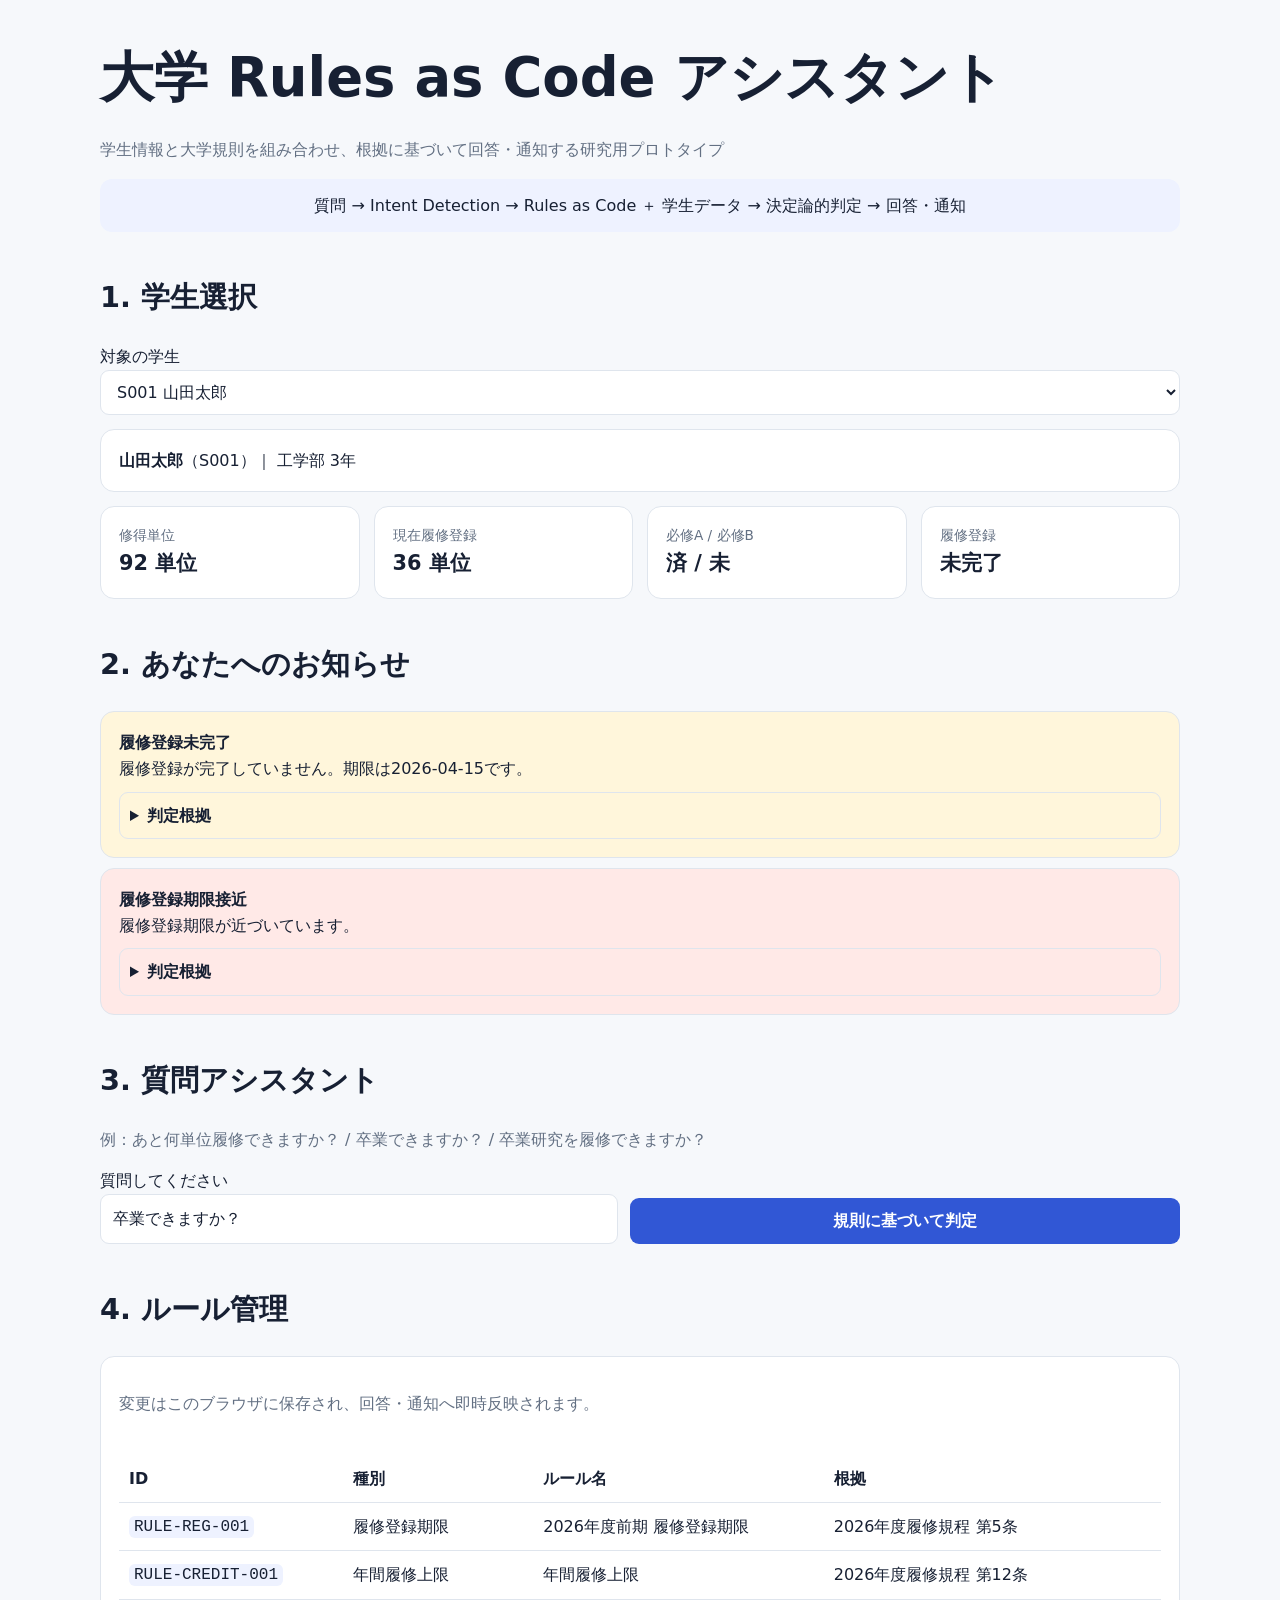
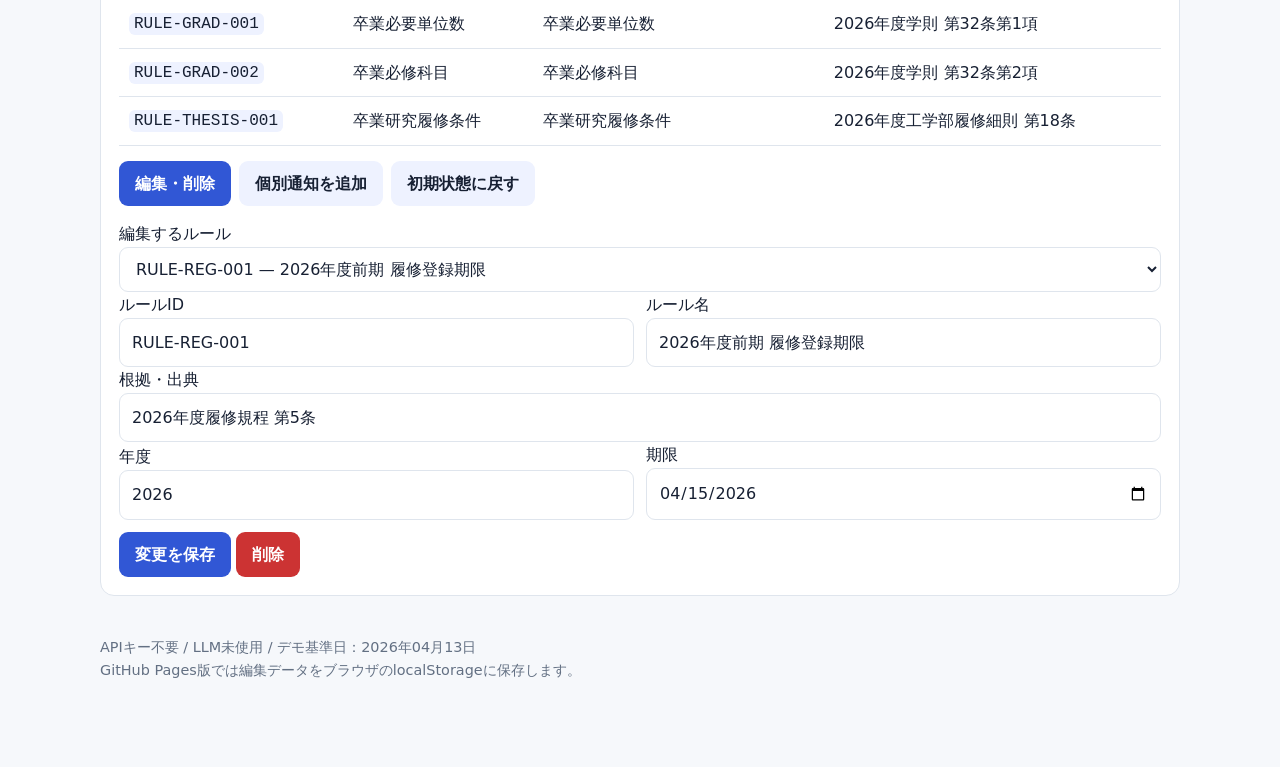
==== docs/index.html @ 6b5b1890 "Add GitHub Pages demo" ====
<!doctype html>
<html lang="ja">
<head>
  <meta charset="utf-8">
  <meta name="viewport" content="width=device-width,initial-scale=1">
  <title>大学 Rules as Code アシスタント</title>
  <style>
    :root{color-scheme:light dark;--bg:#f6f8fb;--panel:#fff;--text:#172033;--muted:#637083;--line:#dfe5ed;--brand:#3157d5;--soft:#eef2ff;--ok:#e8f7ee;--warn:#fff6db;--bad:#ffe9e7}
    @media(prefers-color-scheme:dark){:root{--bg:#0d1117;--panel:#161b22;--text:#f0f3f6;--muted:#9aa4b2;--line:#30363d;--brand:#8aa4ff;--soft:#1d284d;--ok:#173b29;--warn:#443b16;--bad:#492321}}
    *{box-sizing:border-box}body{margin:0;background:var(--bg);color:var(--text);font:16px/1.6 system-ui,-apple-system,"Noto Sans JP",sans-serif}.wrap{max-width:1120px;margin:auto;padding:34px 20px 80px}h1{font-size:clamp(2rem,5vw,3.4rem);margin:0 0 6px}h2{margin-top:42px;font-size:1.8rem}.lead,.muted{color:var(--muted)}.grid{display:grid;grid-template-columns:repeat(4,1fr);gap:14px}.card,.notice,.answer,.manager{background:var(--panel);border:1px solid var(--line);border-radius:14px;padding:18px}.metric span{display:block;color:var(--muted);font-size:.85rem}.metric strong{font-size:1.3rem}select,input,textarea,button{font:inherit}select,input,textarea{width:100%;padding:11px 12px;background:var(--panel);color:var(--text);border:1px solid var(--line);border-radius:9px}textarea{min-height:82px}button{border:0;border-radius:9px;padding:10px 16px;background:var(--brand);color:white;cursor:pointer;font-weight:700}button.secondary{background:var(--soft);color:var(--text)}button.danger{background:#c33}.row{display:flex;gap:12px;align-items:end}.row>*{flex:1}.notice{margin:10px 0}.notice.success{background:var(--ok)}.notice.warning{background:var(--warn)}.notice.error{background:var(--bad)}details{margin-top:10px;border:1px solid var(--line);border-radius:9px;padding:10px}summary{cursor:pointer;font-weight:700}code,pre{background:var(--soft);border-radius:6px}code{padding:2px 5px}pre{padding:12px;overflow:auto}.tabs{display:flex;gap:8px;margin:15px 0}.tab.active{background:var(--brand);color:white}.hidden{display:none}.rule-list{overflow:auto}.rule-table{width:100%;border-collapse:collapse}.rule-table th,.rule-table td{padding:10px;border-bottom:1px solid var(--line);text-align:left}.conditions{display:grid;grid-template-columns:2fr 1fr 2fr auto;gap:8px;margin:8px 0}.badge{display:inline-block;padding:2px 8px;border-radius:999px;background:var(--soft);font-size:.8rem}.flow{text-align:center;padding:14px;background:var(--soft);border-radius:12px}.status{min-height:24px;font-weight:700}.footer{margin-top:40px;color:var(--muted);font-size:.9rem}@media(max-width:760px){.grid{grid-template-columns:1fr 1fr}.row{display:block}.row>*{margin-bottom:10px}.conditions{grid-template-columns:1fr 1fr}.conditions button{grid-column:2}}
  </style>
</head>
<body><main class="wrap">
  <h1>大学 Rules as Code アシスタント</h1>
  <p class="lead">学生情報と大学規則を組み合わせ、根拠に基づいて回答・通知する研究用プロトタイプ</p>
  <div class="flow">質問 → Intent Detection → Rules as Code ＋ 学生データ → 決定論的判定 → 回答・通知</div>

  <h2>1. 学生選択</h2>
  <label>対象の学生<select id="student"></select></label>
  <div id="student-card" class="card" style="margin-top:14px"></div>
  <div id="metrics" class="grid" style="margin-top:14px"></div>

  <h2>2. あなたへのお知らせ</h2><div id="notices"></div>

  <h2>3. 質問アシスタント</h2>
  <p class="muted">例：あと何単位履修できますか？ / 卒業できますか？ / 卒業研究を履修できますか？</p>
  <form id="question-form" class="row"><label>質問してください<input id="question" value="卒業できますか？"></label><button>規則に基づいて判定</button></form>
  <div id="answer" style="margin-top:15px"></div>

  <h2>4. ルール管理</h2>
  <section class="manager"><p class="muted">変更はこのブラウザに保存され、回答・通知へ即時反映されます。</p><div id="rule-status" class="status"></div>
    <div id="rule-list" class="rule-list"></div>
    <div class="tabs"><button class="tab active" data-tab="edit" type="button">編集・削除</button><button class="tab secondary" data-tab="add" type="button">個別通知を追加</button><button id="reset" class="secondary" type="button">初期状態に戻す</button></div>
    <div id="edit-panel"></div><div id="add-panel" class="hidden"></div>
  </section>
  <p class="footer">APIキー不要 / LLM未使用 / デモ基準日：2026年04月13日<br>GitHub Pages版では編集データをブラウザのlocalStorageに保存します。</p>
</main>
<script>
const students=[
 {student_id:'S001',name:'山田太郎',faculty:'工学部',grade:3,earned_credits:92,current_registered_credits:36,required_a:true,required_b:false,registration_completed:false},
 {student_id:'S002',name:'鈴木花子',faculty:'工学部',grade:4,earned_credits:118,current_registered_credits:20,required_a:true,required_b:true,registration_completed:true},
 {student_id:'S003',name:'佐藤次郎',faculty:'工学部',grade:4,earned_credits:126,current_registered_credits:12,required_a:true,required_b:true,registration_completed:false}
];
const defaults=[
 {rule_id:'RULE-REG-001',rule_type:'registration_deadline',title:'2026年度前期 履修登録期限',source:'2026年度履修規程 第5条',academic_year:2026,semester:'first',deadline:'2026-04-15'},
 {rule_id:'RULE-CREDIT-001',rule_type:'annual_credit_limit',title:'年間履修上限',source:'2026年度履修規程 第12条',max_credits:48},
 {rule_id:'RULE-GRAD-001',rule_type:'graduation_credit_requirement',title:'卒業必要単位数',source:'2026年度学則 第32条第1項',required_credits:124},
 {rule_id:'RULE-GRAD-002',rule_type:'graduation_required_courses',title:'卒業必修科目',source:'2026年度学則 第32条第2項',required_courses:['required_a','required_b']},
 {rule_id:'RULE-THESIS-001',rule_type:'thesis_eligibility',title:'卒業研究履修条件',source:'2026年度工学部履修細則 第18条',minimum_grade:4,minimum_earned_credits:100,required_courses:['required_a','required_b']}
];
const labels={registration_deadline:'履修登録期限',annual_credit_limit:'年間履修上限',graduation_credit_requirement:'卒業必要単位数',graduation_required_courses:'卒業必修科目',thesis_eligibility:'卒業研究履修条件',personalized_notification:'個別通知'};
let rules=JSON.parse(localStorage.getItem('university_rules')||'null')||structuredClone(defaults);let student=students[0];
const $=s=>document.querySelector(s), esc=s=>String(s).replace(/[&<>"']/g,c=>({'&':'&amp;','<':'&lt;','>':'&gt;','"':'&quot;',"'":'&#39;'}[c]));
const rule=t=>rules.find(r=>r.rule_type===t), ref=r=>({rule_id:r.rule_id,title:r.title,source:r.source});
function save(){localStorage.setItem('university_rules',JSON.stringify(rules));renderAll()}
function result(status,message,rs=[],facts={},unmet=[]){return{status,message,rule_references:rs.map(ref),facts,unmet_conditions:unmet}}
function graduation(s){const c=rule('graduation_credit_requirement'),q=rule('graduation_required_courses');if(!c||!q)return result('unknown','このプロトタイプに登録されているルールでは判定できません。');let u=[];if(s.earned_credits<c.required_credits)u.push(`卒業必要単位まで${c.required_credits-s.earned_credits}単位不足`);for(const k of q.required_courses)if(!s[k])u.push(`${k==='required_a'?'必修A':'必修B'}を未修得`);return result(u.length?'not_eligible':'eligible',u.length?'現時点の登録情報では卒業要件を満たしていません。':'現時点の登録情報では卒業要件を満たしています。',[c,q],{required_credits:c.required_credits,earned_credits:s.earned_credits,required_a:s.required_a,required_b:s.required_b},u)}
function decide(q,s){const t=q.replace(/[\s　、。？！?!]/g,'');let r;if(/卒業研究|卒研/.test(t)){const x=rule('thesis_eligibility');if(!x)return unknown();let u=[];if(s.grade<x.minimum_grade)u.push(`${x.minimum_grade}年生以上ではない`);if(s.earned_credits<x.minimum_earned_credits)u.push(`修得単位が${x.minimum_earned_credits}単位未満`);for(const k of x.required_courses)if(!s[k])u.push(`${k==='required_a'?'必修A':'必修B'}を未修得`);r=result(u.length?'not_eligible':'eligible',u.length?`卒業研究を履修できません。不足条件：${u.join('、')}。`:'卒業研究を履修できます。',[x],{grade:s.grade,earned_credits:s.earned_credits,required_a:s.required_a,required_b:s.required_b},u)}
 else if(/(履修登録|登録).*(いつまで|期限|締切)/.test(t)){const x=rule('registration_deadline');r=x?result('info',`履修登録期限は${x.deadline.replace(/(\d{4})-(\d{2})-(\d{2})/,'$1年$2月$3日')}です。`,[x],{deadline:x.deadline}):unknown()}
 else if(/必修.*(足り|修得|取得|大丈夫|満た)/.test(t)){const x=rule('graduation_required_courses');if(!x)return unknown();const u=x.required_courses.filter(k=>!s[k]).map(k=>`${k==='required_a'?'必修A':'必修B'}を修得していない`);r=result(u.length?'not_eligible':'eligible',u.length?`卒業に必要な必修科目が不足しています：${u.join('、')}。`:'卒業に必要な必修科目をすべて修得しています。',[x],{required_a:s.required_a,required_b:s.required_b},u)}
 else if(/卒業.*単位.*(必要|何単位|いくつ)/.test(t)){const x=rule('graduation_credit_requirement');r=x?result('info',`卒業に必要な単位数は${x.required_credits}単位です。別途、必修科目要件もあります。`,[x],{required_credits:x.required_credits}):unknown()}
 else if(/卒業.*(でき|可能|満た|大丈夫|条件)/.test(t))r=graduation(s);
 else if(/単位.*(年間|上限).*(何|まで|上限)|年間.*単位/.test(t)){const x=rule('annual_credit_limit');r=x?result('info',`年間履修上限は${x.max_credits}単位です。`,[x],{annual_credit_limit:x.max_credits}):unknown()}
 else if(/(単位|履修).*(あと|残り|とれる|取れる|履修でき|まで)|あと.*単位/.test(t)){const x=rule('annual_credit_limit');if(!x)return unknown();const n=Math.max(0,x.max_credits-s.current_registered_credits);r=result('info',`現在、あと${n}単位履修できます。`,[x],{annual_credit_limit:x.max_credits,current_registered_credits:s.current_registered_credits,remaining_credits:n})}
 else r=unknown();return r}
function unknown(){return result('unknown','このプロトタイプに登録されているルールでは判定できません。')}
function basis(r){return `<details><summary>判定根拠</summary>${r.rule_references.length?r.rule_references.map(x=>`<p><b>${esc(x.rule_id)}</b> — ${esc(x.title)}<br><span class="muted">出典：${esc(x.source)}</span></p>`).join(''):'<p>適用できる登録済みルールはありません。</p>'}<b>判定に使用した事実</b><pre>${esc(JSON.stringify(r.facts,null,2))}</pre>${r.unmet_conditions.length?`<b>満たしていない条件</b><ul>${r.unmet_conditions.map(x=>`<li>${esc(x)}</li>`).join('')}</ul>`:''}</details>`}
function compare(a,o,b){return{'==':a==b,'!=':a!=b,'>=':a>=b,'<=':a<=b,'>':a>b,'<':a<b}[o]}
function renderNotices(){let ns=[];const d=rule('registration_deadline');if(!student.registration_completed&&d){ns.push(['warning','履修登録未完了',`履修登録が完了していません。期限は${d.deadline}です。`,result('info','',[d],{registration_completed:false,deadline:d.deadline})]);if((new Date(d.deadline)-new Date('2026-04-13'))/86400000<=3)ns.push(['error','履修登録期限接近','履修登録期限が近づいています。',result('info','',[d],{deadline:d.deadline})])}if(student.grade>=4){const g=graduation(student);ns.push([g.status==='eligible'?'success':'warning',g.status==='eligible'?'卒業要件充足':'卒業要件不足',g.message+(g.unmet_conditions.length?' 不足：'+g.unmet_conditions.join('、')+'。':''),g])}for(const x of rules.filter(x=>x.rule_type==='personalized_notification'&&x.enabled!==false))if((x.conditions||[]).every(c=>compare(student[c.field],c.operator,c.value)))ns.push([x.level||'info',x.title,x.message,result('info',x.message,[x],Object.fromEntries(x.conditions.map(c=>[c.field,{actual:student[c.field],operator:c.operator,expected:c.value}])))]);$('#notices').innerHTML=ns.length?ns.map(n=>`<div class="notice ${n[0]}"><b>${esc(n[1])}</b><br>${esc(n[2])}${basis(n[3])}</div>`).join(''):'<div class="notice">現在、あなたへの個別のお知らせはありません。</div>'}
function renderStudent(){student=students.find(s=>s.student_id===$('#student').value)||students[0];$('#student-card').innerHTML=`<b>${student.name}</b>（${student.student_id}）｜ ${student.faculty} ${student.grade}年`;$('#metrics').innerHTML=[['修得単位',student.earned_credits+' 単位'],['現在履修登録',student.current_registered_credits+' 単位'],['必修A / 必修B',`${student.required_a?'済':'未'} / ${student.required_b?'済':'未'}`],['履修登録',student.registration_completed?'完了':'未完了']].map(x=>`<div class="card metric"><span>${x[0]}</span><strong>${x[1]}</strong></div>`).join('');renderNotices();$('#answer').innerHTML=''}
function renderRules(){const rows=rules.map(r=>`<tr><td><code>${esc(r.rule_id)}</code></td><td>${esc(labels[r.rule_type]||r.rule_type)}</td><td>${esc(r.title)}</td><td>${esc(r.source)}</td></tr>`).join('');$('#rule-list').innerHTML=`<table class="rule-table"><thead><tr><th>ID</th><th>種別</th><th>ルール名</th><th>根拠</th></tr></thead><tbody>${rows}</tbody></table>`;$('#edit-panel').innerHTML=`<label>編集するルール<select id="edit-select">${rules.map((r,i)=>`<option value="${i}">${esc(r.rule_id)} — ${esc(r.title)}</option>`).join('')}</select></label><div id="edit-form"></div>`;$('#edit-select').onchange=renderEdit;renderEdit();renderAdd()}
function commonFields(r){return `<div class="row"><label>ルールID<input name="rule_id" value="${esc(r.rule_id||'')}"></label><label>ルール名<input name="title" value="${esc(r.title||'')}"></label></div><label>根拠・出典<input name="source" value="${esc(r.source||'')}"></label>`}
function specific(r){if(r.rule_type==='registration_deadline')return `<div class="row"><label>年度<input name="academic_year" type="number" value="${r.academic_year}"></label><label>期限<input name="deadline" type="date" value="${r.deadline}"></label></div>`;if(r.rule_type==='annual_credit_limit')return `<label>年間履修上限<input name="max_credits" type="number" min="1" value="${r.max_credits}"></label>`;if(r.rule_type==='graduation_credit_requirement')return `<label>卒業必要単位数<input name="required_credits" type="number" min="1" value="${r.required_credits}"></label>`;if(r.rule_type==='graduation_required_courses')return checks(r);if(r.rule_type==='thesis_eligibility')return `<div class="row"><label>最低学年<input name="minimum_grade" type="number" min="1" value="${r.minimum_grade}"></label><label>最低修得単位数<input name="minimum_earned_credits" type="number" min="0" value="${r.minimum_earned_credits}"></label></div>${checks(r)}`;return `<label><input name="enabled" type="checkbox" ${r.enabled!==false?'checked':''}> 有効</label><label>通知本文<textarea name="message">${esc(r.message||'')}</textarea></label><label>通知レベル<select name="level">${['info','success','warning','error'].map(x=>`<option ${r.level===x?'selected':''}>${x}</option>`).join('')}</select></label>${conditionsHtml(r.conditions||[])}`}
function checks(r){return `<fieldset><legend>必修科目</legend><label><input type="checkbox" name="required_a" ${(r.required_courses||[]).includes('required_a')?'checked':''}>必修A</label>　<label><input type="checkbox" name="required_b" ${(r.required_courses||[]).includes('required_b')?'checked':''}>必修B</label></fieldset>`}
function conditionsHtml(cs){return `<div class="condition-list">${cs.map((c,i)=>conditionRow(c,i)).join('')}</div><button type="button" class="secondary add-condition">条件を追加</button>`}
function conditionRow(c={field:'grade',operator:'>=',value:4},i=0){return `<div class="conditions"><select data-k="field">${['grade','earned_credits','current_registered_credits','required_a','required_b','registration_completed'].map(x=>`<option ${c.field===x?'selected':''}>${x}</option>`).join('')}</select><select data-k="operator">${['==','!=','>=','<=','>','<'].map(x=>`<option ${c.operator===x?'selected':''}>${x}</option>`).join('')}</select><input data-k="value" value="${esc(c.value)}"><button type="button" class="danger remove-condition">削除</button></div>`}
function renderEdit(){const i=+$('#edit-select').value,r=rules[i];$('#edit-form').innerHTML=`<form id="edit-rule">${commonFields(r)}${specific(r)}<div style="margin-top:12px"><button>変更を保存</button> <button type="button" id="delete-rule" class="danger">削除</button></div></form>`;wireForm($('#edit-rule'),r,updated=>{rules[i]=updated;save();message(`${updated.rule_id}を更新しました。`)});$('#delete-rule').onclick=()=>{if(confirm(`${r.rule_id}を削除しますか？`)){rules.splice(i,1);save();message(`${r.rule_id}を削除しました。`)}}}
function renderAdd(){const r={rule_id:`RULE-NOTICE-${String(rules.filter(x=>x.rule_type==='personalized_notification').length+1).padStart(3,'0')}`,rule_type:'personalized_notification',title:'',source:'管理画面で追加',enabled:true,message:'',level:'info',conditions:[{field:'grade',operator:'>=',value:4}]};$('#add-panel').innerHTML=`<form id="add-rule">${commonFields(r)}${specific(r)}<div style="margin-top:12px"><button>個別通知を追加</button></div></form>`;wireForm($('#add-rule'),r,added=>{if(rules.some(x=>x.rule_id===added.rule_id))throw Error('同じルールIDが存在します。');rules.push(added);save();message(`${added.rule_id}を追加しました。`)})}
function wireForm(form,base,done){const add=form.querySelector('.add-condition');if(add)add.onclick=()=>{form.querySelector('.condition-list').insertAdjacentHTML('beforeend',conditionRow())};form.onclick=e=>{if(e.target.classList.contains('remove-condition'))e.target.closest('.conditions').remove()};form.onsubmit=e=>{e.preventDefault();try{const fd=new FormData(form),r={...base,rule_id:fd.get('rule_id').trim().toUpperCase(),title:fd.get('title').trim(),source:fd.get('source').trim()};if(!/^[A-Z0-9][A-Z0-9_-]*$/.test(r.rule_id)||!r.title||!r.source)throw Error('ID・ルール名・根拠を正しく入力してください。');for(const k of ['academic_year','max_credits','required_credits','minimum_grade','minimum_earned_credits'])if(fd.has(k))r[k]=+fd.get(k);if(fd.has('deadline'))r.deadline=fd.get('deadline');if(['graduation_required_courses','thesis_eligibility'].includes(r.rule_type)){r.required_courses=['required_a','required_b'].filter(k=>fd.has(k));if(!r.required_courses.length)throw Error('必修科目を1件以上選択してください。')}if(r.rule_type==='personalized_notification'){r.enabled=fd.has('enabled');r.message=fd.get('message').trim();r.level=fd.get('level');r.conditions=[...form.querySelectorAll('.conditions')].map(row=>{let o={};row.querySelectorAll('[data-k]').forEach(x=>o[x.dataset.k]=x.value);if(['required_a','required_b','registration_completed'].includes(o.field))o.value=/^(true|はい|1)$/i.test(o.value);else o.value=+o.value;return o});if(!r.message||!r.conditions.length)throw Error('通知本文と条件が必要です。')}done(r)}catch(x){message(x.message,true)}}}
function message(t,bad=false){$('#rule-status').textContent=t;$('#rule-status').style.color=bad?'#d33':'var(--brand)'}
function renderAll(){renderStudent();renderRules()}
$('#student').innerHTML=students.map(s=>`<option value="${s.student_id}">${s.student_id} ${s.name}</option>`).join('');$('#student').onchange=renderStudent;$('#question-form').onsubmit=e=>{e.preventDefault();const r=decide($('#question').value,student);$('#answer').innerHTML=`<div class="answer ${r.status==='eligible'?'notice success':r.status==='not_eligible'?'notice error':r.status==='unknown'?'notice warning':''}"><b>回答</b><p>${esc(r.message)}</p>${basis(r)}</div>`};document.querySelectorAll('.tab').forEach(b=>b.onclick=()=>{document.querySelectorAll('.tab').forEach(x=>x.classList.toggle('active',x===b));$('#edit-panel').classList.toggle('hidden',b.dataset.tab!=='edit');$('#add-panel').classList.toggle('hidden',b.dataset.tab!=='add')});$('#reset').onclick=()=>{if(confirm('ルールを初期状態に戻しますか？')){rules=structuredClone(defaults);localStorage.removeItem('university_rules');renderAll();message('初期状態に戻しました。')}};renderAll();
</script></body></html>
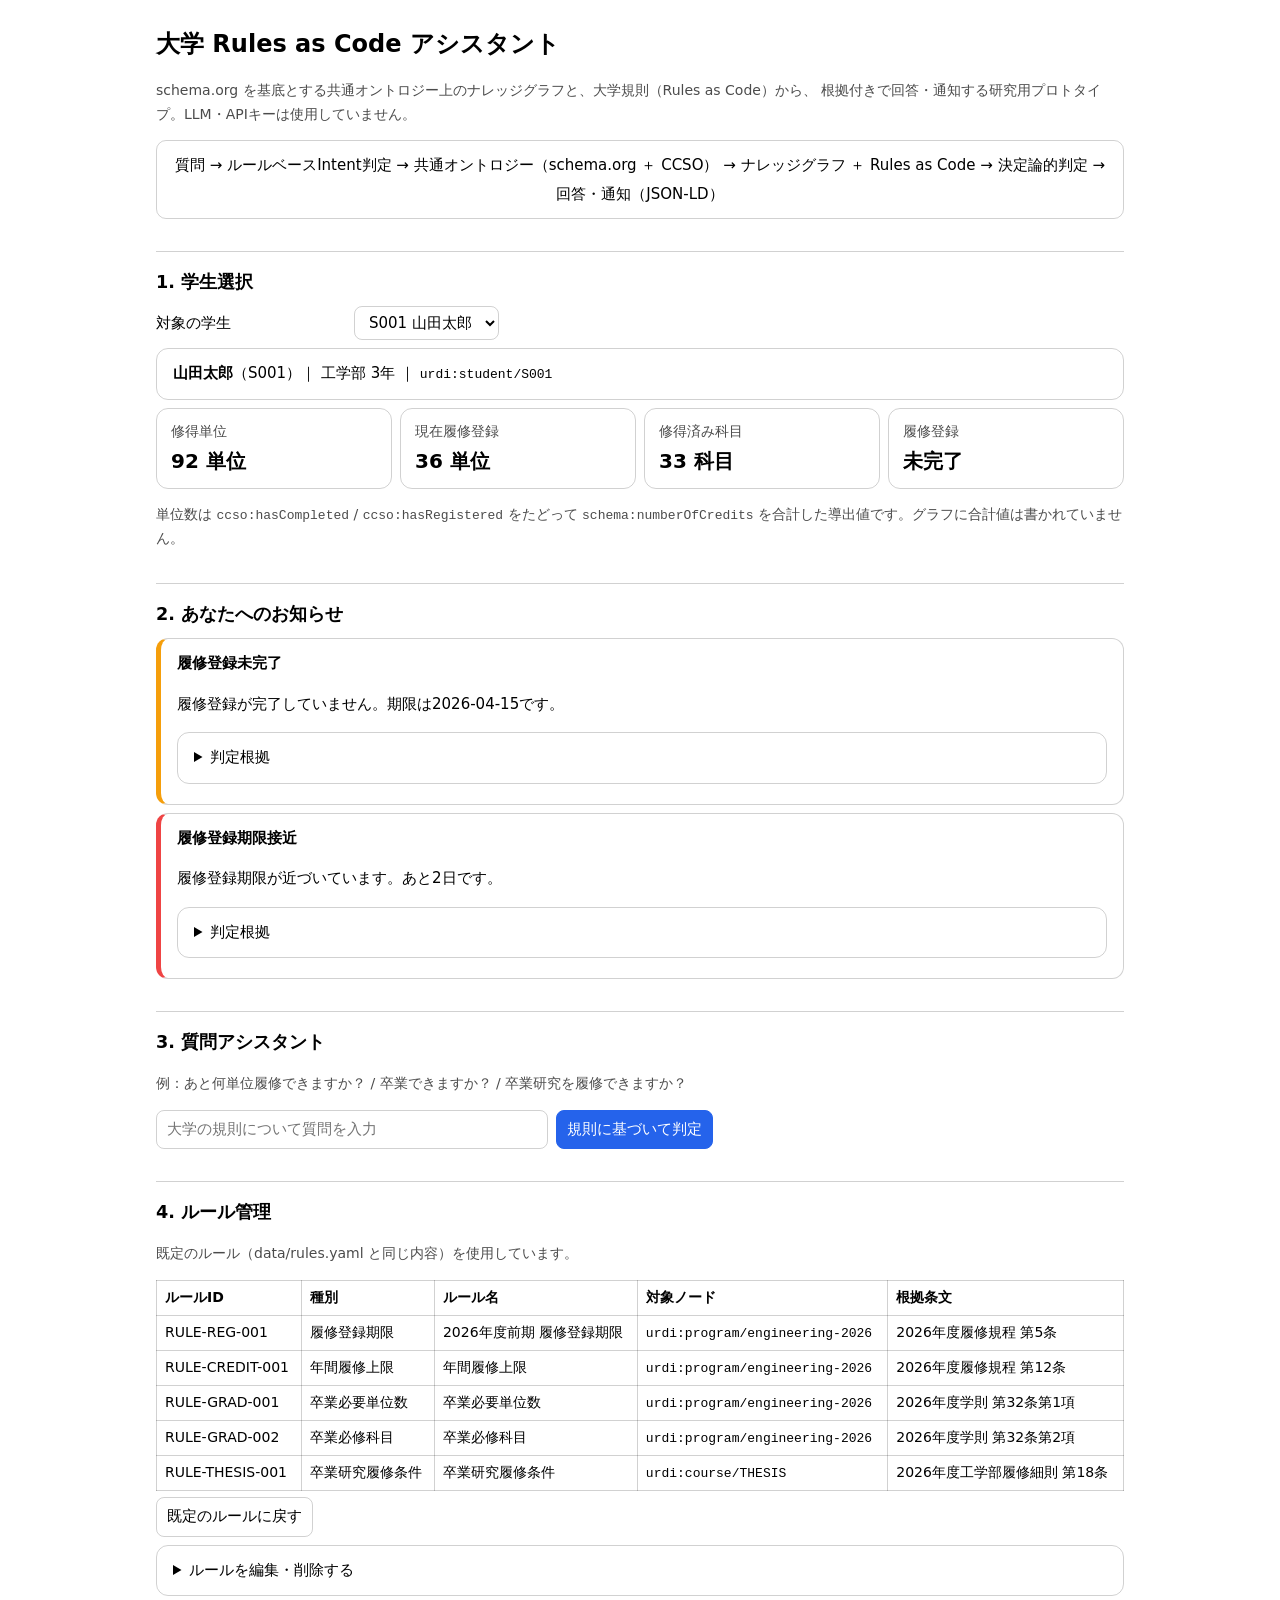
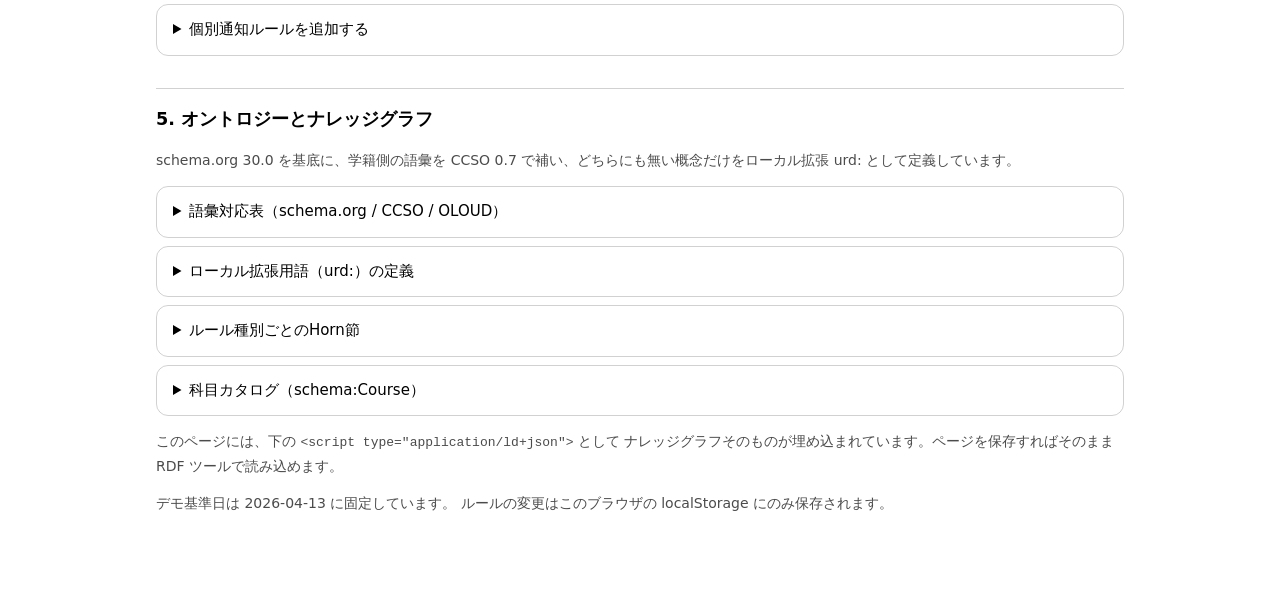
==== commit 093340e8: "schema.orgベースのオントロジーとナレッジグラフへ移行 学生データと規則を、schema.org を基底とする共通オントロジー上の ナレッジグラフとして表現し直した。  語彙の選択: - sc" ====
--- a/docs/index.html
+++ b/docs/index.html
@@ -1,83 +1,3121 @@
-<!doctype html>
+<!DOCTYPE html>
 <html lang="ja">
 <head>
-  <meta charset="utf-8">
-  <meta name="viewport" content="width=device-width,initial-scale=1">
-  <title>大学 Rules as Code アシスタント</title>
-  <style>
-    :root{color-scheme:light dark;--bg:#f6f8fb;--panel:#fff;--text:#172033;--muted:#637083;--line:#dfe5ed;--brand:#3157d5;--soft:#eef2ff;--ok:#e8f7ee;--warn:#fff6db;--bad:#ffe9e7}
-    @media(prefers-color-scheme:dark){:root{--bg:#0d1117;--panel:#161b22;--text:#f0f3f6;--muted:#9aa4b2;--line:#30363d;--brand:#8aa4ff;--soft:#1d284d;--ok:#173b29;--warn:#443b16;--bad:#492321}}
-    *{box-sizing:border-box}body{margin:0;background:var(--bg);color:var(--text);font:16px/1.6 system-ui,-apple-system,"Noto Sans JP",sans-serif}.wrap{max-width:1120px;margin:auto;padding:34px 20px 80px}h1{font-size:clamp(2rem,5vw,3.4rem);margin:0 0 6px}h2{margin-top:42px;font-size:1.8rem}.lead,.muted{color:var(--muted)}.grid{display:grid;grid-template-columns:repeat(4,1fr);gap:14px}.card,.notice,.answer,.manager{background:var(--panel);border:1px solid var(--line);border-radius:14px;padding:18px}.metric span{display:block;color:var(--muted);font-size:.85rem}.metric strong{font-size:1.3rem}select,input,textarea,button{font:inherit}select,input,textarea{width:100%;padding:11px 12px;background:var(--panel);color:var(--text);border:1px solid var(--line);border-radius:9px}textarea{min-height:82px}button{border:0;border-radius:9px;padding:10px 16px;background:var(--brand);color:white;cursor:pointer;font-weight:700}button.secondary{background:var(--soft);color:var(--text)}button.danger{background:#c33}.row{display:flex;gap:12px;align-items:end}.row>*{flex:1}.notice{margin:10px 0}.notice.success{background:var(--ok)}.notice.warning{background:var(--warn)}.notice.error{background:var(--bad)}details{margin-top:10px;border:1px solid var(--line);border-radius:9px;padding:10px}summary{cursor:pointer;font-weight:700}code,pre{background:var(--soft);border-radius:6px}code{padding:2px 5px}pre{padding:12px;overflow:auto}.tabs{display:flex;gap:8px;margin:15px 0}.tab.active{background:var(--brand);color:white}.hidden{display:none}.rule-list{overflow:auto}.rule-table{width:100%;border-collapse:collapse}.rule-table th,.rule-table td{padding:10px;border-bottom:1px solid var(--line);text-align:left}.conditions{display:grid;grid-template-columns:2fr 1fr 2fr auto;gap:8px;margin:8px 0}.badge{display:inline-block;padding:2px 8px;border-radius:999px;background:var(--soft);font-size:.8rem}.flow{text-align:center;padding:14px;background:var(--soft);border-radius:12px}.status{min-height:24px;font-weight:700}.footer{margin-top:40px;color:var(--muted);font-size:.9rem}@media(max-width:760px){.grid{grid-template-columns:1fr 1fr}.row{display:block}.row>*{margin-bottom:10px}.conditions{grid-template-columns:1fr 1fr}.conditions button{grid-column:2}}
-  </style>
+<meta charset="utf-8">
+<meta name="viewport" content="width=device-width, initial-scale=1">
+<title>大学 Rules as Code アシスタント（schema.orgオントロジー版）</title>
+<style>
+  :root { color-scheme: light dark; --line: color-mix(in srgb, currentColor 18%, transparent); }
+  * { box-sizing: border-box; }
+  body { margin: 0; font: 15px/1.7 system-ui, -apple-system, "Hiragino Sans", "Noto Sans JP", sans-serif; }
+  main { max-width: 1000px; margin: 0 auto; padding: 24px 16px 64px; }
+  h1 { font-size: 1.5rem; margin: 0 0 4px; }
+  h2 { font-size: 1.1rem; margin: 32px 0 8px; padding-top: 16px; border-top: 1px solid var(--line); }
+  h3 { font-size: 1rem; margin: 16px 0 6px; }
+  .muted { opacity: .7; font-size: .875rem; }
+  .card, .notice, details { border: 1px solid var(--line); border-radius: 12px; padding: 12px 16px; margin: 8px 0; }
+  .metrics { display: flex; flex-wrap: wrap; gap: 8px; margin: 8px 0; }
+  .metric { flex: 1 1 160px; border: 1px solid var(--line); border-radius: 12px; padding: 10px 14px; }
+  .metric b { display: block; font-size: 1.25rem; }
+  .notice.info { border-left: 5px solid #3b82f6; }
+  .notice.success { border-left: 5px solid #22c55e; }
+  .notice.warning { border-left: 5px solid #f59e0b; }
+  .notice.error { border-left: 5px solid #ef4444; }
+  table { border-collapse: collapse; width: 100%; font-size: .875rem; }
+  th, td { border: 1px solid var(--line); padding: 5px 8px; text-align: left; vertical-align: top; }
+  th { font-weight: 600; }
+  code, pre { font-family: ui-monospace, SFMono-Regular, Menlo, monospace; font-size: .8125rem; }
+  pre { overflow-x: auto; background: color-mix(in srgb, currentColor 6%, transparent); padding: 10px 12px; border-radius: 8px; }
+  input, select, textarea, button { font: inherit; padding: 6px 10px; border-radius: 8px;
+    border: 1px solid var(--line); background: transparent; color: inherit; max-width: 100%; }
+  button { cursor: pointer; }
+  button.primary { background: #2563eb; color: #fff; border-color: #2563eb; }
+  .row { display: flex; flex-wrap: wrap; gap: 8px; align-items: center; margin: 6px 0; }
+  .row label { min-width: 190px; }
+  .flow { text-align: center; line-height: 1.9; border: 1px solid var(--line); border-radius: 10px; padding: 10px; }
+  .ok { color: #16a34a; } .ng { color: #dc2626; }
+  .scroll { max-height: 320px; overflow: auto; }
+</style>
 </head>
-<body><main class="wrap">
+<body>
+<main>
   <h1>大学 Rules as Code アシスタント</h1>
-  <p class="lead">学生情報と大学規則を組み合わせ、根拠に基づいて回答・通知する研究用プロトタイプ</p>
-  <div class="flow">質問 → Intent Detection → Rules as Code ＋ 学生データ → 決定論的判定 → 回答・通知</div>
+  <p class="muted">schema.org を基底とする共通オントロジー上のナレッジグラフと、大学規則（Rules as Code）から、
+  根拠付きで回答・通知する研究用プロトタイプ。LLM・APIキーは使用していません。</p>
+  <div class="flow">質問 → ルールベースIntent判定 → 共通オントロジー（schema.org ＋ CCSO） →
+  ナレッジグラフ ＋ Rules as Code → 決定論的判定 → 回答・通知（JSON-LD）</div>
 
   <h2>1. 学生選択</h2>
-  <label>対象の学生<select id="student"></select></label>
-  <div id="student-card" class="card" style="margin-top:14px"></div>
-  <div id="metrics" class="grid" style="margin-top:14px"></div>
-
-  <h2>2. あなたへのお知らせ</h2><div id="notices"></div>
+  <div class="row"><label for="student">対象の学生</label><select id="student"></select></div>
+  <div class="card" id="student-card"></div>
+  <div class="metrics" id="metrics"></div>
+  <p class="muted">単位数は <code>ccso:hasCompleted</code> / <code>ccso:hasRegistered</code> をたどって
+  <code>schema:numberOfCredits</code> を合計した導出値です。グラフに合計値は書かれていません。</p>
+
+  <h2>2. あなたへのお知らせ</h2>
+  <div id="notices"></div>
 
   <h2>3. 質問アシスタント</h2>
   <p class="muted">例：あと何単位履修できますか？ / 卒業できますか？ / 卒業研究を履修できますか？</p>
-  <form id="question-form" class="row"><label>質問してください<input id="question" value="卒業できますか？"></label><button>規則に基づいて判定</button></form>
-  <div id="answer" style="margin-top:15px"></div>
+  <form id="question-form" class="row">
+    <input id="question" size="42" placeholder="大学の規則について質問を入力">
+    <button class="primary" type="submit">規則に基づいて判定</button>
+  </form>
+  <div id="answer"></div>
 
   <h2>4. ルール管理</h2>
-  <section class="manager"><p class="muted">変更はこのブラウザに保存され、回答・通知へ即時反映されます。</p><div id="rule-status" class="status"></div>
-    <div id="rule-list" class="rule-list"></div>
-    <div class="tabs"><button class="tab active" data-tab="edit" type="button">編集・削除</button><button class="tab secondary" data-tab="add" type="button">個別通知を追加</button><button id="reset" class="secondary" type="button">初期状態に戻す</button></div>
-    <div id="edit-panel"></div><div id="add-panel" class="hidden"></div>
-  </section>
-  <p class="footer">APIキー不要 / LLM未使用 / デモ基準日：2026年04月13日<br>GitHub Pages版では編集データをブラウザのlocalStorageに保存します。</p>
+  <p class="muted" id="rule-status"></p>
+  <div id="rule-list"></div>
+  <div class="row">
+    <button id="reset">既定のルールに戻す</button>
+  </div>
+  <details id="edit-panel"><summary>ルールを編集・削除する</summary><div id="edit-body"></div></details>
+  <details id="add-panel"><summary>個別通知ルールを追加する</summary><div id="add-body"></div></details>
+
+  <h2>5. オントロジーとナレッジグラフ</h2>
+  <p class="muted" id="ontology-versions"></p>
+  <details><summary>語彙対応表（schema.org / CCSO / OLOUD）</summary>
+    <div id="crosswalk" class="scroll"></div>
+    <p class="muted">CCSO は <code>schema:Organization</code> / <code>schema:EducationalOrganization</code> を
+    直接再利用しており schema.org と併用できます。OLOUD は AIISO / FOAF / Dublin Core の上に構築されており
+    schema.org は使っていません。どちらも schema.org の一部ではありません。</p>
+  </details>
+  <details><summary>ローカル拡張用語（urd:）の定義</summary><div id="local-terms" class="scroll"></div></details>
+  <details><summary>ルール種別ごとのHorn節</summary><div id="horn-clauses"></div></details>
+  <details><summary>科目カタログ（schema:Course）</summary><div id="catalog" class="scroll"></div></details>
+  <p class="muted">このページには、下の <code>&lt;script type="application/ld+json"&gt;</code> として
+  ナレッジグラフそのものが埋め込まれています。ページを保存すればそのまま RDF ツールで読み込めます。</p>
+
+  <p class="muted">デモ基準日は <span id="eval-date"></span> に固定しています。
+  ルールの変更はこのブラウザの localStorage にのみ保存されます。</p>
 </main>
-<script>
-const students=[
- {student_id:'S001',name:'山田太郎',faculty:'工学部',grade:3,earned_credits:92,current_registered_credits:36,required_a:true,required_b:false,registration_completed:false},
- {student_id:'S002',name:'鈴木花子',faculty:'工学部',grade:4,earned_credits:118,current_registered_credits:20,required_a:true,required_b:true,registration_completed:true},
- {student_id:'S003',name:'佐藤次郎',faculty:'工学部',grade:4,earned_credits:126,current_registered_credits:12,required_a:true,required_b:true,registration_completed:false}
-];
-const defaults=[
- {rule_id:'RULE-REG-001',rule_type:'registration_deadline',title:'2026年度前期 履修登録期限',source:'2026年度履修規程 第5条',academic_year:2026,semester:'first',deadline:'2026-04-15'},
- {rule_id:'RULE-CREDIT-001',rule_type:'annual_credit_limit',title:'年間履修上限',source:'2026年度履修規程 第12条',max_credits:48},
- {rule_id:'RULE-GRAD-001',rule_type:'graduation_credit_requirement',title:'卒業必要単位数',source:'2026年度学則 第32条第1項',required_credits:124},
- {rule_id:'RULE-GRAD-002',rule_type:'graduation_required_courses',title:'卒業必修科目',source:'2026年度学則 第32条第2項',required_courses:['required_a','required_b']},
- {rule_id:'RULE-THESIS-001',rule_type:'thesis_eligibility',title:'卒業研究履修条件',source:'2026年度工学部履修細則 第18条',minimum_grade:4,minimum_earned_credits:100,required_courses:['required_a','required_b']}
-];
-const labels={registration_deadline:'履修登録期限',annual_credit_limit:'年間履修上限',graduation_credit_requirement:'卒業必要単位数',graduation_required_courses:'卒業必修科目',thesis_eligibility:'卒業研究履修条件',personalized_notification:'個別通知'};
-let rules=JSON.parse(localStorage.getItem('university_rules')||'null')||structuredClone(defaults);let student=students[0];
-const $=s=>document.querySelector(s), esc=s=>String(s).replace(/[&<>"']/g,c=>({'&':'&amp;','<':'&lt;','>':'&gt;','"':'&quot;',"'":'&#39;'}[c]));
-const rule=t=>rules.find(r=>r.rule_type===t), ref=r=>({rule_id:r.rule_id,title:r.title,source:r.source});
-function save(){localStorage.setItem('university_rules',JSON.stringify(rules));renderAll()}
-function result(status,message,rs=[],facts={},unmet=[]){return{status,message,rule_references:rs.map(ref),facts,unmet_conditions:unmet}}
-function graduation(s){const c=rule('graduation_credit_requirement'),q=rule('graduation_required_courses');if(!c||!q)return result('unknown','このプロトタイプに登録されているルールでは判定できません。');let u=[];if(s.earned_credits<c.required_credits)u.push(`卒業必要単位まで${c.required_credits-s.earned_credits}単位不足`);for(const k of q.required_courses)if(!s[k])u.push(`${k==='required_a'?'必修A':'必修B'}を未修得`);return result(u.length?'not_eligible':'eligible',u.length?'現時点の登録情報では卒業要件を満たしていません。':'現時点の登録情報では卒業要件を満たしています。',[c,q],{required_credits:c.required_credits,earned_credits:s.earned_credits,required_a:s.required_a,required_b:s.required_b},u)}
-function decide(q,s){const t=q.replace(/[\s　、。？！?!]/g,'');let r;if(/卒業研究|卒研/.test(t)){const x=rule('thesis_eligibility');if(!x)return unknown();let u=[];if(s.grade<x.minimum_grade)u.push(`${x.minimum_grade}年生以上ではない`);if(s.earned_credits<x.minimum_earned_credits)u.push(`修得単位が${x.minimum_earned_credits}単位未満`);for(const k of x.required_courses)if(!s[k])u.push(`${k==='required_a'?'必修A':'必修B'}を未修得`);r=result(u.length?'not_eligible':'eligible',u.length?`卒業研究を履修できません。不足条件：${u.join('、')}。`:'卒業研究を履修できます。',[x],{grade:s.grade,earned_credits:s.earned_credits,required_a:s.required_a,required_b:s.required_b},u)}
- else if(/(履修登録|登録).*(いつまで|期限|締切)/.test(t)){const x=rule('registration_deadline');r=x?result('info',`履修登録期限は${x.deadline.replace(/(\d{4})-(\d{2})-(\d{2})/,'$1年$2月$3日')}です。`,[x],{deadline:x.deadline}):unknown()}
- else if(/必修.*(足り|修得|取得|大丈夫|満た)/.test(t)){const x=rule('graduation_required_courses');if(!x)return unknown();const u=x.required_courses.filter(k=>!s[k]).map(k=>`${k==='required_a'?'必修A':'必修B'}を修得していない`);r=result(u.length?'not_eligible':'eligible',u.length?`卒業に必要な必修科目が不足しています：${u.join('、')}。`:'卒業に必要な必修科目をすべて修得しています。',[x],{required_a:s.required_a,required_b:s.required_b},u)}
- else if(/卒業.*単位.*(必要|何単位|いくつ)/.test(t)){const x=rule('graduation_credit_requirement');r=x?result('info',`卒業に必要な単位数は${x.required_credits}単位です。別途、必修科目要件もあります。`,[x],{required_credits:x.required_credits}):unknown()}
- else if(/卒業.*(でき|可能|満た|大丈夫|条件)/.test(t))r=graduation(s);
- else if(/単位.*(年間|上限).*(何|まで|上限)|年間.*単位/.test(t)){const x=rule('annual_credit_limit');r=x?result('info',`年間履修上限は${x.max_credits}単位です。`,[x],{annual_credit_limit:x.max_credits}):unknown()}
- else if(/(単位|履修).*(あと|残り|とれる|取れる|履修でき|まで)|あと.*単位/.test(t)){const x=rule('annual_credit_limit');if(!x)return unknown();const n=Math.max(0,x.max_credits-s.current_registered_credits);r=result('info',`現在、あと${n}単位履修できます。`,[x],{annual_credit_limit:x.max_credits,current_registered_credits:s.current_registered_credits,remaining_credits:n})}
- else r=unknown();return r}
-function unknown(){return result('unknown','このプロトタイプに登録されているルールでは判定できません。')}
-function basis(r){return `<details><summary>判定根拠</summary>${r.rule_references.length?r.rule_references.map(x=>`<p><b>${esc(x.rule_id)}</b> — ${esc(x.title)}<br><span class="muted">出典：${esc(x.source)}</span></p>`).join(''):'<p>適用できる登録済みルールはありません。</p>'}<b>判定に使用した事実</b><pre>${esc(JSON.stringify(r.facts,null,2))}</pre>${r.unmet_conditions.length?`<b>満たしていない条件</b><ul>${r.unmet_conditions.map(x=>`<li>${esc(x)}</li>`).join('')}</ul>`:''}</details>`}
-function compare(a,o,b){return{'==':a==b,'!=':a!=b,'>=':a>=b,'<=':a<=b,'>':a>b,'<':a<b}[o]}
-function renderNotices(){let ns=[];const d=rule('registration_deadline');if(!student.registration_completed&&d){ns.push(['warning','履修登録未完了',`履修登録が完了していません。期限は${d.deadline}です。`,result('info','',[d],{registration_completed:false,deadline:d.deadline})]);if((new Date(d.deadline)-new Date('2026-04-13'))/86400000<=3)ns.push(['error','履修登録期限接近','履修登録期限が近づいています。',result('info','',[d],{deadline:d.deadline})])}if(student.grade>=4){const g=graduation(student);ns.push([g.status==='eligible'?'success':'warning',g.status==='eligible'?'卒業要件充足':'卒業要件不足',g.message+(g.unmet_conditions.length?' 不足：'+g.unmet_conditions.join('、')+'。':''),g])}for(const x of rules.filter(x=>x.rule_type==='personalized_notification'&&x.enabled!==false))if((x.conditions||[]).every(c=>compare(student[c.field],c.operator,c.value)))ns.push([x.level||'info',x.title,x.message,result('info',x.message,[x],Object.fromEntries(x.conditions.map(c=>[c.field,{actual:student[c.field],operator:c.operator,expected:c.value}])))]);$('#notices').innerHTML=ns.length?ns.map(n=>`<div class="notice ${n[0]}"><b>${esc(n[1])}</b><br>${esc(n[2])}${basis(n[3])}</div>`).join(''):'<div class="notice">現在、あなたへの個別のお知らせはありません。</div>'}
-function renderStudent(){student=students.find(s=>s.student_id===$('#student').value)||students[0];$('#student-card').innerHTML=`<b>${student.name}</b>（${student.student_id}）｜ ${student.faculty} ${student.grade}年`;$('#metrics').innerHTML=[['修得単位',student.earned_credits+' 単位'],['現在履修登録',student.current_registered_credits+' 単位'],['必修A / 必修B',`${student.required_a?'済':'未'} / ${student.required_b?'済':'未'}`],['履修登録',student.registration_completed?'完了':'未完了']].map(x=>`<div class="card metric"><span>${x[0]}</span><strong>${x[1]}</strong></div>`).join('');renderNotices();$('#answer').innerHTML=''}
-function renderRules(){const rows=rules.map(r=>`<tr><td><code>${esc(r.rule_id)}</code></td><td>${esc(labels[r.rule_type]||r.rule_type)}</td><td>${esc(r.title)}</td><td>${esc(r.source)}</td></tr>`).join('');$('#rule-list').innerHTML=`<table class="rule-table"><thead><tr><th>ID</th><th>種別</th><th>ルール名</th><th>根拠</th></tr></thead><tbody>${rows}</tbody></table>`;$('#edit-panel').innerHTML=`<label>編集するルール<select id="edit-select">${rules.map((r,i)=>`<option value="${i}">${esc(r.rule_id)} — ${esc(r.title)}</option>`).join('')}</select></label><div id="edit-form"></div>`;$('#edit-select').onchange=renderEdit;renderEdit();renderAdd()}
-function commonFields(r){return `<div class="row"><label>ルールID<input name="rule_id" value="${esc(r.rule_id||'')}"></label><label>ルール名<input name="title" value="${esc(r.title||'')}"></label></div><label>根拠・出典<input name="source" value="${esc(r.source||'')}"></label>`}
-function specific(r){if(r.rule_type==='registration_deadline')return `<div class="row"><label>年度<input name="academic_year" type="number" value="${r.academic_year}"></label><label>期限<input name="deadline" type="date" value="${r.deadline}"></label></div>`;if(r.rule_type==='annual_credit_limit')return `<label>年間履修上限<input name="max_credits" type="number" min="1" value="${r.max_credits}"></label>`;if(r.rule_type==='graduation_credit_requirement')return `<label>卒業必要単位数<input name="required_credits" type="number" min="1" value="${r.required_credits}"></label>`;if(r.rule_type==='graduation_required_courses')return checks(r);if(r.rule_type==='thesis_eligibility')return `<div class="row"><label>最低学年<input name="minimum_grade" type="number" min="1" value="${r.minimum_grade}"></label><label>最低修得単位数<input name="minimum_earned_credits" type="number" min="0" value="${r.minimum_earned_credits}"></label></div>${checks(r)}`;return `<label><input name="enabled" type="checkbox" ${r.enabled!==false?'checked':''}> 有効</label><label>通知本文<textarea name="message">${esc(r.message||'')}</textarea></label><label>通知レベル<select name="level">${['info','success','warning','error'].map(x=>`<option ${r.level===x?'selected':''}>${x}</option>`).join('')}</select></label>${conditionsHtml(r.conditions||[])}`}
-function checks(r){return `<fieldset><legend>必修科目</legend><label><input type="checkbox" name="required_a" ${(r.required_courses||[]).includes('required_a')?'checked':''}>必修A</label>　<label><input type="checkbox" name="required_b" ${(r.required_courses||[]).includes('required_b')?'checked':''}>必修B</label></fieldset>`}
-function conditionsHtml(cs){return `<div class="condition-list">${cs.map((c,i)=>conditionRow(c,i)).join('')}</div><button type="button" class="secondary add-condition">条件を追加</button>`}
-function conditionRow(c={field:'grade',operator:'>=',value:4},i=0){return `<div class="conditions"><select data-k="field">${['grade','earned_credits','current_registered_credits','required_a','required_b','registration_completed'].map(x=>`<option ${c.field===x?'selected':''}>${x}</option>`).join('')}</select><select data-k="operator">${['==','!=','>=','<=','>','<'].map(x=>`<option ${c.operator===x?'selected':''}>${x}</option>`).join('')}</select><input data-k="value" value="${esc(c.value)}"><button type="button" class="danger remove-condition">削除</button></div>`}
-function renderEdit(){const i=+$('#edit-select').value,r=rules[i];$('#edit-form').innerHTML=`<form id="edit-rule">${commonFields(r)}${specific(r)}<div style="margin-top:12px"><button>変更を保存</button> <button type="button" id="delete-rule" class="danger">削除</button></div></form>`;wireForm($('#edit-rule'),r,updated=>{rules[i]=updated;save();message(`${updated.rule_id}を更新しました。`)});$('#delete-rule').onclick=()=>{if(confirm(`${r.rule_id}を削除しますか？`)){rules.splice(i,1);save();message(`${r.rule_id}を削除しました。`)}}}
-function renderAdd(){const r={rule_id:`RULE-NOTICE-${String(rules.filter(x=>x.rule_type==='personalized_notification').length+1).padStart(3,'0')}`,rule_type:'personalized_notification',title:'',source:'管理画面で追加',enabled:true,message:'',level:'info',conditions:[{field:'grade',operator:'>=',value:4}]};$('#add-panel').innerHTML=`<form id="add-rule">${commonFields(r)}${specific(r)}<div style="margin-top:12px"><button>個別通知を追加</button></div></form>`;wireForm($('#add-rule'),r,added=>{if(rules.some(x=>x.rule_id===added.rule_id))throw Error('同じルールIDが存在します。');rules.push(added);save();message(`${added.rule_id}を追加しました。`)})}
-function wireForm(form,base,done){const add=form.querySelector('.add-condition');if(add)add.onclick=()=>{form.querySelector('.condition-list').insertAdjacentHTML('beforeend',conditionRow())};form.onclick=e=>{if(e.target.classList.contains('remove-condition'))e.target.closest('.conditions').remove()};form.onsubmit=e=>{e.preventDefault();try{const fd=new FormData(form),r={...base,rule_id:fd.get('rule_id').trim().toUpperCase(),title:fd.get('title').trim(),source:fd.get('source').trim()};if(!/^[A-Z0-9][A-Z0-9_-]*$/.test(r.rule_id)||!r.title||!r.source)throw Error('ID・ルール名・根拠を正しく入力してください。');for(const k of ['academic_year','max_credits','required_credits','minimum_grade','minimum_earned_credits'])if(fd.has(k))r[k]=+fd.get(k);if(fd.has('deadline'))r.deadline=fd.get('deadline');if(['graduation_required_courses','thesis_eligibility'].includes(r.rule_type)){r.required_courses=['required_a','required_b'].filter(k=>fd.has(k));if(!r.required_courses.length)throw Error('必修科目を1件以上選択してください。')}if(r.rule_type==='personalized_notification'){r.enabled=fd.has('enabled');r.message=fd.get('message').trim();r.level=fd.get('level');r.conditions=[...form.querySelectorAll('.conditions')].map(row=>{let o={};row.querySelectorAll('[data-k]').forEach(x=>o[x.dataset.k]=x.value);if(['required_a','required_b','registration_completed'].includes(o.field))o.value=/^(true|はい|1)$/i.test(o.value);else o.value=+o.value;return o});if(!r.message||!r.conditions.length)throw Error('通知本文と条件が必要です。')}done(r)}catch(x){message(x.message,true)}}}
-function message(t,bad=false){$('#rule-status').textContent=t;$('#rule-status').style.color=bad?'#d33':'var(--brand)'}
-function renderAll(){renderStudent();renderRules()}
-$('#student').innerHTML=students.map(s=>`<option value="${s.student_id}">${s.student_id} ${s.name}</option>`).join('');$('#student').onchange=renderStudent;$('#question-form').onsubmit=e=>{e.preventDefault();const r=decide($('#question').value,student);$('#answer').innerHTML=`<div class="answer ${r.status==='eligible'?'notice success':r.status==='not_eligible'?'notice error':r.status==='unknown'?'notice warning':''}"><b>回答</b><p>${esc(r.message)}</p>${basis(r)}</div>`};document.querySelectorAll('.tab').forEach(b=>b.onclick=()=>{document.querySelectorAll('.tab').forEach(x=>x.classList.toggle('active',x===b));$('#edit-panel').classList.toggle('hidden',b.dataset.tab!=='edit');$('#add-panel').classList.toggle('hidden',b.dataset.tab!=='add')});$('#reset').onclick=()=>{if(confirm('ルールを初期状態に戻しますか？')){rules=structuredClone(defaults);localStorage.removeItem('university_rules');renderAll();message('初期状態に戻しました。')}};renderAll();
-</script></body></html>
+
+<!-- BEGIN knowledge-graph (generated by scripts/sync_docs_data.py from data/university_graph.jsonld) -->
+<script type="application/ld+json" id="knowledge-graph">
+{
+  "@context": {
+    "schema": "https://schema.org/",
+    "ccso": "https://w3id.org/ccso/ccso#",
+    "oloud": "http://lod.nik.uni-obuda.hu/oloud/oloud#",
+    "skos": "http://www.w3.org/2004/02/skos/core#",
+    "rdfs": "http://www.w3.org/2000/01/rdf-schema#",
+    "xsd": "http://www.w3.org/2001/XMLSchema#",
+    "urd": "https://brightwaltz.github.io/university-rules-demo/ns#",
+    "urdi": "https://brightwaltz.github.io/university-rules-demo/id/"
+  },
+  "@graph": [
+    {
+      "@id": "urdi:organization/demo-university",
+      "@type": [
+        "schema:CollegeOrUniversity",
+        "ccso:University"
+      ],
+      "schema:name": "デモ工科大学",
+      "schema:description": "研究用デモのための架空の大学。実在の大学ではない。"
+    },
+    {
+      "@id": "urdi:organization/engineering",
+      "@type": [
+        "schema:EducationalOrganization",
+        "ccso:School"
+      ],
+      "schema:name": "工学部",
+      "schema:parentOrganization": {
+        "@id": "urdi:organization/demo-university"
+      }
+    },
+    {
+      "@id": "urdi:credential/bachelor-engineering",
+      "@type": "schema:EducationalOccupationalCredential",
+      "schema:name": "学士（工学）",
+      "schema:credentialCategory": "bachelor degree",
+      "schema:educationalLevel": "学士課程",
+      "schema:recognizedBy": {
+        "@id": "urdi:organization/demo-university"
+      }
+    },
+    {
+      "@id": "urdi:program/engineering-2026",
+      "@type": [
+        "schema:EducationalOccupationalProgram",
+        "ccso:ProgramofStudy"
+      ],
+      "schema:name": "工学部 学士課程（2026年度）",
+      "schema:provider": {
+        "@id": "urdi:organization/engineering"
+      },
+      "schema:termsPerYear": 2,
+      "schema:educationalCredentialAwarded": {
+        "@id": "urdi:credential/bachelor-engineering"
+      },
+      "ccso:academicYear": "2026",
+      "rdfs:comment": "卒業必要単位数・年間履修上限・履修登録期限・必修科目は data/rules.yaml が保持する。"
+    },
+    {
+      "@id": "urdi:terms/course-category",
+      "@type": "schema:DefinedTermSet",
+      "schema:name": "科目区分"
+    },
+    {
+      "@id": "urdi:term/general-education",
+      "@type": "schema:DefinedTerm",
+      "schema:name": "教養科目",
+      "schema:termCode": "GEN",
+      "schema:inDefinedTermSet": {
+        "@id": "urdi:terms/course-category"
+      }
+    },
+    {
+      "@id": "urdi:term/foundational",
+      "@type": "schema:DefinedTerm",
+      "schema:name": "専門基礎科目",
+      "schema:termCode": "FND",
+      "schema:inDefinedTermSet": {
+        "@id": "urdi:terms/course-category"
+      }
+    },
+    {
+      "@id": "urdi:term/specialized",
+      "@type": "schema:DefinedTerm",
+      "schema:name": "専門科目",
+      "schema:termCode": "SPC",
+      "schema:inDefinedTermSet": {
+        "@id": "urdi:terms/course-category"
+      }
+    },
+    {
+      "@id": "urdi:term/required",
+      "@type": "schema:DefinedTerm",
+      "schema:name": "必修科目",
+      "schema:termCode": "REQ",
+      "schema:inDefinedTermSet": {
+        "@id": "urdi:terms/course-category"
+      }
+    },
+    {
+      "@id": "urdi:term/thesis",
+      "@type": "schema:DefinedTerm",
+      "schema:name": "卒業研究",
+      "schema:termCode": "THESIS",
+      "schema:inDefinedTermSet": {
+        "@id": "urdi:terms/course-category"
+      }
+    },
+    {
+      "@id": "urdi:course/GEN-01",
+      "@type": [
+        "schema:Course",
+        "ccso:Course"
+      ],
+      "schema:name": "哲学入門",
+      "schema:courseCode": "GEN-01",
+      "schema:numberOfCredits": 2,
+      "schema:provider": {
+        "@id": "urdi:organization/engineering"
+      },
+      "urd:courseCategory": {
+        "@id": "urdi:term/general-education"
+      }
+    },
+    {
+      "@id": "urdi:course/GEN-02",
+      "@type": [
+        "schema:Course",
+        "ccso:Course"
+      ],
+      "schema:name": "倫理学",
+      "schema:courseCode": "GEN-02",
+      "schema:numberOfCredits": 2,
+      "schema:provider": {
+        "@id": "urdi:organization/engineering"
+      },
+      "urd:courseCategory": {
+        "@id": "urdi:term/general-education"
+      }
+    },
+    {
+      "@id": "urdi:course/GEN-03",
+      "@type": [
+        "schema:Course",
+        "ccso:Course"
+      ],
+      "schema:name": "心理学概論",
+      "schema:courseCode": "GEN-03",
+      "schema:numberOfCredits": 2,
+      "schema:provider": {
+        "@id": "urdi:organization/engineering"
+      },
+      "urd:courseCategory": {
+        "@id": "urdi:term/general-education"
+      }
+    },
+    {
+      "@id": "urdi:course/GEN-04",
+      "@type": [
+        "schema:Course",
+        "ccso:Course"
+      ],
+      "schema:name": "社会学概論",
+      "schema:courseCode": "GEN-04",
+      "schema:numberOfCredits": 2,
+      "schema:provider": {
+        "@id": "urdi:organization/engineering"
+      },
+      "urd:courseCategory": {
+        "@id": "urdi:term/general-education"
+      }
+    },
+    {
+      "@id": "urdi:course/GEN-05",
+      "@type": [
+        "schema:Course",
+        "ccso:Course"
+      ],
+      "schema:name": "経済学入門",
+      "schema:courseCode": "GEN-05",
+      "schema:numberOfCredits": 2,
+      "schema:provider": {
+        "@id": "urdi:organization/engineering"
+      },
+      "urd:courseCategory": {
+        "@id": "urdi:term/general-education"
+      }
+    },
+    {
+      "@id": "urdi:course/GEN-06",
+      "@type": [
+        "schema:Course",
+        "ccso:Course"
+      ],
+      "schema:name": "歴史学概論",
+      "schema:courseCode": "GEN-06",
+      "schema:numberOfCredits": 2,
+      "schema:provider": {
+        "@id": "urdi:organization/engineering"
+      },
+      "urd:courseCategory": {
+        "@id": "urdi:term/general-education"
+      }
+    },
+    {
+      "@id": "urdi:course/GEN-07",
+      "@type": [
+        "schema:Course",
+        "ccso:Course"
+      ],
+      "schema:name": "文学と表現",
+      "schema:courseCode": "GEN-07",
+      "schema:numberOfCredits": 2,
+      "schema:provider": {
+        "@id": "urdi:organization/engineering"
+      },
+      "urd:courseCategory": {
+        "@id": "urdi:term/general-education"
+      }
+    },
+    {
+      "@id": "urdi:course/GEN-08",
+      "@type": [
+        "schema:Course",
+        "ccso:Course"
+      ],
+      "schema:name": "日本国憲法",
+      "schema:courseCode": "GEN-08",
+      "schema:numberOfCredits": 2,
+      "schema:provider": {
+        "@id": "urdi:organization/engineering"
+      },
+      "urd:courseCategory": {
+        "@id": "urdi:term/general-education"
+      }
+    },
+    {
+      "@id": "urdi:course/GEN-09",
+      "@type": [
+        "schema:Course",
+        "ccso:Course"
+      ],
+      "schema:name": "統計入門",
+      "schema:courseCode": "GEN-09",
+      "schema:numberOfCredits": 2,
+      "schema:provider": {
+        "@id": "urdi:organization/engineering"
+      },
+      "urd:courseCategory": {
+        "@id": "urdi:term/general-education"
+      }
+    },
+    {
+      "@id": "urdi:course/GEN-10",
+      "@type": [
+        "schema:Course",
+        "ccso:Course"
+      ],
+      "schema:name": "情報倫理",
+      "schema:courseCode": "GEN-10",
+      "schema:numberOfCredits": 2,
+      "schema:provider": {
+        "@id": "urdi:organization/engineering"
+      },
+      "urd:courseCategory": {
+        "@id": "urdi:term/general-education"
+      }
+    },
+    {
+      "@id": "urdi:course/GEN-11",
+      "@type": [
+        "schema:Course",
+        "ccso:Course"
+      ],
+      "schema:name": "科学技術史",
+      "schema:courseCode": "GEN-11",
+      "schema:numberOfCredits": 2,
+      "schema:provider": {
+        "@id": "urdi:organization/engineering"
+      },
+      "urd:courseCategory": {
+        "@id": "urdi:term/general-education"
+      }
+    },
+    {
+      "@id": "urdi:course/GEN-12",
+      "@type": [
+        "schema:Course",
+        "ccso:Course"
+      ],
+      "schema:name": "英語コミュニケーションⅠ",
+      "schema:courseCode": "GEN-12",
+      "schema:numberOfCredits": 2,
+      "schema:provider": {
+        "@id": "urdi:organization/engineering"
+      },
+      "urd:courseCategory": {
+        "@id": "urdi:term/general-education"
+      }
+    },
+    {
+      "@id": "urdi:course/GEN-13",
+      "@type": [
+        "schema:Course",
+        "ccso:Course"
+      ],
+      "schema:name": "英語コミュニケーションⅡ",
+      "schema:courseCode": "GEN-13",
+      "schema:numberOfCredits": 2,
+      "schema:provider": {
+        "@id": "urdi:organization/engineering"
+      },
+      "urd:courseCategory": {
+        "@id": "urdi:term/general-education"
+      }
+    },
+    {
+      "@id": "urdi:course/GEN-14",
+      "@type": [
+        "schema:Course",
+        "ccso:Course"
+      ],
+      "schema:name": "英語リーディング",
+      "schema:courseCode": "GEN-14",
+      "schema:numberOfCredits": 2,
+      "schema:provider": {
+        "@id": "urdi:organization/engineering"
+      },
+      "urd:courseCategory": {
+        "@id": "urdi:term/general-education"
+      }
+    },
+    {
+      "@id": "urdi:course/GEN-15",
+      "@type": [
+        "schema:Course",
+        "ccso:Course"
+      ],
+      "schema:name": "第二外国語Ⅰ",
+      "schema:courseCode": "GEN-15",
+      "schema:numberOfCredits": 2,
+      "schema:provider": {
+        "@id": "urdi:organization/engineering"
+      },
+      "urd:courseCategory": {
+        "@id": "urdi:term/general-education"
+      }
+    },
+    {
+      "@id": "urdi:course/GEN-16",
+      "@type": [
+        "schema:Course",
+        "ccso:Course"
+      ],
+      "schema:name": "第二外国語Ⅱ",
+      "schema:courseCode": "GEN-16",
+      "schema:numberOfCredits": 2,
+      "schema:provider": {
+        "@id": "urdi:organization/engineering"
+      },
+      "urd:courseCategory": {
+        "@id": "urdi:term/general-education"
+      }
+    },
+    {
+      "@id": "urdi:course/GEN-17",
+      "@type": [
+        "schema:Course",
+        "ccso:Course"
+      ],
+      "schema:name": "健康科学",
+      "schema:courseCode": "GEN-17",
+      "schema:numberOfCredits": 2,
+      "schema:provider": {
+        "@id": "urdi:organization/engineering"
+      },
+      "urd:courseCategory": {
+        "@id": "urdi:term/general-education"
+      }
+    },
+    {
+      "@id": "urdi:course/GEN-18",
+      "@type": [
+        "schema:Course",
+        "ccso:Course"
+      ],
+      "schema:name": "スポーツ実習",
+      "schema:courseCode": "GEN-18",
+      "schema:numberOfCredits": 2,
+      "schema:provider": {
+        "@id": "urdi:organization/engineering"
+      },
+      "urd:courseCategory": {
+        "@id": "urdi:term/general-education"
+      }
+    },
+    {
+      "@id": "urdi:course/GEN-19",
+      "@type": [
+        "schema:Course",
+        "ccso:Course"
+      ],
+      "schema:name": "環境と社会",
+      "schema:courseCode": "GEN-19",
+      "schema:numberOfCredits": 2,
+      "schema:provider": {
+        "@id": "urdi:organization/engineering"
+      },
+      "urd:courseCategory": {
+        "@id": "urdi:term/general-education"
+      }
+    },
+    {
+      "@id": "urdi:course/GEN-20",
+      "@type": [
+        "schema:Course",
+        "ccso:Course"
+      ],
+      "schema:name": "キャリアデザイン",
+      "schema:courseCode": "GEN-20",
+      "schema:numberOfCredits": 2,
+      "schema:provider": {
+        "@id": "urdi:organization/engineering"
+      },
+      "urd:courseCategory": {
+        "@id": "urdi:term/general-education"
+      }
+    },
+    {
+      "@id": "urdi:course/GEN-21",
+      "@type": [
+        "schema:Course",
+        "ccso:Course"
+      ],
+      "schema:name": "データと社会",
+      "schema:courseCode": "GEN-21",
+      "schema:numberOfCredits": 2,
+      "schema:provider": {
+        "@id": "urdi:organization/engineering"
+      },
+      "urd:courseCategory": {
+        "@id": "urdi:term/general-education"
+      }
+    },
+    {
+      "@id": "urdi:course/GEN-22",
+      "@type": [
+        "schema:Course",
+        "ccso:Course"
+      ],
+      "schema:name": "異文化理解",
+      "schema:courseCode": "GEN-22",
+      "schema:numberOfCredits": 2,
+      "schema:provider": {
+        "@id": "urdi:organization/engineering"
+      },
+      "urd:courseCategory": {
+        "@id": "urdi:term/general-education"
+      }
+    },
+    {
+      "@id": "urdi:course/GEN-23",
+      "@type": [
+        "schema:Course",
+        "ccso:Course"
+      ],
+      "schema:name": "芸術鑑賞論",
+      "schema:courseCode": "GEN-23",
+      "schema:numberOfCredits": 2,
+      "schema:provider": {
+        "@id": "urdi:organization/engineering"
+      },
+      "urd:courseCategory": {
+        "@id": "urdi:term/general-education"
+      }
+    },
+    {
+      "@id": "urdi:course/GEN-24",
+      "@type": [
+        "schema:Course",
+        "ccso:Course"
+      ],
+      "schema:name": "ボランティア実践",
+      "schema:courseCode": "GEN-24",
+      "schema:numberOfCredits": 2,
+      "schema:provider": {
+        "@id": "urdi:organization/engineering"
+      },
+      "urd:courseCategory": {
+        "@id": "urdi:term/general-education"
+      }
+    },
+    {
+      "@id": "urdi:course/FND-01",
+      "@type": [
+        "schema:Course",
+        "ccso:Course"
+      ],
+      "schema:name": "微分積分学Ⅰ",
+      "schema:courseCode": "FND-01",
+      "schema:numberOfCredits": 4,
+      "schema:provider": {
+        "@id": "urdi:organization/engineering"
+      },
+      "urd:courseCategory": {
+        "@id": "urdi:term/foundational"
+      }
+    },
+    {
+      "@id": "urdi:course/FND-02",
+      "@type": [
+        "schema:Course",
+        "ccso:Course"
+      ],
+      "schema:name": "微分積分学Ⅱ",
+      "schema:courseCode": "FND-02",
+      "schema:numberOfCredits": 4,
+      "schema:provider": {
+        "@id": "urdi:organization/engineering"
+      },
+      "urd:courseCategory": {
+        "@id": "urdi:term/foundational"
+      }
+    },
+    {
+      "@id": "urdi:course/FND-03",
+      "@type": [
+        "schema:Course",
+        "ccso:Course"
+      ],
+      "schema:name": "線形代数学Ⅰ",
+      "schema:courseCode": "FND-03",
+      "schema:numberOfCredits": 4,
+      "schema:provider": {
+        "@id": "urdi:organization/engineering"
+      },
+      "urd:courseCategory": {
+        "@id": "urdi:term/foundational"
+      }
+    },
+    {
+      "@id": "urdi:course/FND-04",
+      "@type": [
+        "schema:Course",
+        "ccso:Course"
+      ],
+      "schema:name": "線形代数学Ⅱ",
+      "schema:courseCode": "FND-04",
+      "schema:numberOfCredits": 4,
+      "schema:provider": {
+        "@id": "urdi:organization/engineering"
+      },
+      "urd:courseCategory": {
+        "@id": "urdi:term/foundational"
+      }
+    },
+    {
+      "@id": "urdi:course/FND-05",
+      "@type": [
+        "schema:Course",
+        "ccso:Course"
+      ],
+      "schema:name": "物理学Ⅰ",
+      "schema:courseCode": "FND-05",
+      "schema:numberOfCredits": 4,
+      "schema:provider": {
+        "@id": "urdi:organization/engineering"
+      },
+      "urd:courseCategory": {
+        "@id": "urdi:term/foundational"
+      }
+    },
+    {
+      "@id": "urdi:course/FND-06",
+      "@type": [
+        "schema:Course",
+        "ccso:Course"
+      ],
+      "schema:name": "物理学Ⅱ",
+      "schema:courseCode": "FND-06",
+      "schema:numberOfCredits": 4,
+      "schema:provider": {
+        "@id": "urdi:organization/engineering"
+      },
+      "urd:courseCategory": {
+        "@id": "urdi:term/foundational"
+      }
+    },
+    {
+      "@id": "urdi:course/FND-07",
+      "@type": [
+        "schema:Course",
+        "ccso:Course"
+      ],
+      "schema:name": "化学基礎",
+      "schema:courseCode": "FND-07",
+      "schema:numberOfCredits": 4,
+      "schema:provider": {
+        "@id": "urdi:organization/engineering"
+      },
+      "urd:courseCategory": {
+        "@id": "urdi:term/foundational"
+      }
+    },
+    {
+      "@id": "urdi:course/FND-08",
+      "@type": [
+        "schema:Course",
+        "ccso:Course"
+      ],
+      "schema:name": "確率統計",
+      "schema:courseCode": "FND-08",
+      "schema:numberOfCredits": 4,
+      "schema:provider": {
+        "@id": "urdi:organization/engineering"
+      },
+      "urd:courseCategory": {
+        "@id": "urdi:term/foundational"
+      }
+    },
+    {
+      "@id": "urdi:course/FND-09",
+      "@type": [
+        "schema:Course",
+        "ccso:Course"
+      ],
+      "schema:name": "プログラミング基礎",
+      "schema:courseCode": "FND-09",
+      "schema:numberOfCredits": 4,
+      "schema:provider": {
+        "@id": "urdi:organization/engineering"
+      },
+      "urd:courseCategory": {
+        "@id": "urdi:term/foundational"
+      }
+    },
+    {
+      "@id": "urdi:course/FND-10",
+      "@type": [
+        "schema:Course",
+        "ccso:Course"
+      ],
+      "schema:name": "プログラミング演習",
+      "schema:courseCode": "FND-10",
+      "schema:numberOfCredits": 4,
+      "schema:provider": {
+        "@id": "urdi:organization/engineering"
+      },
+      "urd:courseCategory": {
+        "@id": "urdi:term/foundational"
+      }
+    },
+    {
+      "@id": "urdi:course/FND-11",
+      "@type": [
+        "schema:Course",
+        "ccso:Course"
+      ],
+      "schema:name": "離散数学",
+      "schema:courseCode": "FND-11",
+      "schema:numberOfCredits": 4,
+      "schema:provider": {
+        "@id": "urdi:organization/engineering"
+      },
+      "urd:courseCategory": {
+        "@id": "urdi:term/foundational"
+      }
+    },
+    {
+      "@id": "urdi:course/FND-12",
+      "@type": [
+        "schema:Course",
+        "ccso:Course"
+      ],
+      "schema:name": "電気回路",
+      "schema:courseCode": "FND-12",
+      "schema:numberOfCredits": 4,
+      "schema:provider": {
+        "@id": "urdi:organization/engineering"
+      },
+      "urd:courseCategory": {
+        "@id": "urdi:term/foundational"
+      }
+    },
+    {
+      "@id": "urdi:course/FND-13",
+      "@type": [
+        "schema:Course",
+        "ccso:Course"
+      ],
+      "schema:name": "論理回路",
+      "schema:courseCode": "FND-13",
+      "schema:numberOfCredits": 4,
+      "schema:provider": {
+        "@id": "urdi:organization/engineering"
+      },
+      "urd:courseCategory": {
+        "@id": "urdi:term/foundational"
+      }
+    },
+    {
+      "@id": "urdi:course/FND-14",
+      "@type": [
+        "schema:Course",
+        "ccso:Course"
+      ],
+      "schema:name": "微分方程式",
+      "schema:courseCode": "FND-14",
+      "schema:numberOfCredits": 4,
+      "schema:provider": {
+        "@id": "urdi:organization/engineering"
+      },
+      "urd:courseCategory": {
+        "@id": "urdi:term/foundational"
+      }
+    },
+    {
+      "@id": "urdi:course/SPC-01",
+      "@type": [
+        "schema:Course",
+        "ccso:Course"
+      ],
+      "schema:name": "データ構造とアルゴリズム",
+      "schema:courseCode": "SPC-01",
+      "schema:numberOfCredits": 2,
+      "schema:provider": {
+        "@id": "urdi:organization/engineering"
+      },
+      "urd:courseCategory": {
+        "@id": "urdi:term/specialized"
+      }
+    },
+    {
+      "@id": "urdi:course/SPC-02",
+      "@type": [
+        "schema:Course",
+        "ccso:Course"
+      ],
+      "schema:name": "オペレーティングシステム",
+      "schema:courseCode": "SPC-02",
+      "schema:numberOfCredits": 2,
+      "schema:provider": {
+        "@id": "urdi:organization/engineering"
+      },
+      "urd:courseCategory": {
+        "@id": "urdi:term/specialized"
+      }
+    },
+    {
+      "@id": "urdi:course/SPC-03",
+      "@type": [
+        "schema:Course",
+        "ccso:Course"
+      ],
+      "schema:name": "コンピュータアーキテクチャ",
+      "schema:courseCode": "SPC-03",
+      "schema:numberOfCredits": 2,
+      "schema:provider": {
+        "@id": "urdi:organization/engineering"
+      },
+      "urd:courseCategory": {
+        "@id": "urdi:term/specialized"
+      }
+    },
+    {
+      "@id": "urdi:course/SPC-04",
+      "@type": [
+        "schema:Course",
+        "ccso:Course"
+      ],
+      "schema:name": "データベース論",
+      "schema:courseCode": "SPC-04",
+      "schema:numberOfCredits": 2,
+      "schema:provider": {
+        "@id": "urdi:organization/engineering"
+      },
+      "urd:courseCategory": {
+        "@id": "urdi:term/specialized"
+      }
+    },
+    {
+      "@id": "urdi:course/SPC-05",
+      "@type": [
+        "schema:Course",
+        "ccso:Course"
+      ],
+      "schema:name": "ネットワーク工学",
+      "schema:courseCode": "SPC-05",
+      "schema:numberOfCredits": 2,
+      "schema:provider": {
+        "@id": "urdi:organization/engineering"
+      },
+      "urd:courseCategory": {
+        "@id": "urdi:term/specialized"
+      }
+    },
+    {
+      "@id": "urdi:course/SPC-06",
+      "@type": [
+        "schema:Course",
+        "ccso:Course"
+      ],
+      "schema:name": "ソフトウェア工学",
+      "schema:courseCode": "SPC-06",
+      "schema:numberOfCredits": 2,
+      "schema:provider": {
+        "@id": "urdi:organization/engineering"
+      },
+      "urd:courseCategory": {
+        "@id": "urdi:term/specialized"
+      }
+    },
+    {
+      "@id": "urdi:course/SPC-07",
+      "@type": [
+        "schema:Course",
+        "ccso:Course"
+      ],
+      "schema:name": "人工知能概論",
+      "schema:courseCode": "SPC-07",
+      "schema:numberOfCredits": 2,
+      "schema:provider": {
+        "@id": "urdi:organization/engineering"
+      },
+      "urd:courseCategory": {
+        "@id": "urdi:term/specialized"
+      }
+    },
+    {
+      "@id": "urdi:course/SPC-08",
+      "@type": [
+        "schema:Course",
+        "ccso:Course"
+      ],
+      "schema:name": "機械学習",
+      "schema:courseCode": "SPC-08",
+      "schema:numberOfCredits": 2,
+      "schema:provider": {
+        "@id": "urdi:organization/engineering"
+      },
+      "urd:courseCategory": {
+        "@id": "urdi:term/specialized"
+      }
+    },
+    {
+      "@id": "urdi:course/SPC-09",
+      "@type": [
+        "schema:Course",
+        "ccso:Course"
+      ],
+      "schema:name": "信号処理",
+      "schema:courseCode": "SPC-09",
+      "schema:numberOfCredits": 2,
+      "schema:provider": {
+        "@id": "urdi:organization/engineering"
+      },
+      "urd:courseCategory": {
+        "@id": "urdi:term/specialized"
+      }
+    },
+    {
+      "@id": "urdi:course/SPC-10",
+      "@type": [
+        "schema:Course",
+        "ccso:Course"
+      ],
+      "schema:name": "制御工学",
+      "schema:courseCode": "SPC-10",
+      "schema:numberOfCredits": 2,
+      "schema:provider": {
+        "@id": "urdi:organization/engineering"
+      },
+      "urd:courseCategory": {
+        "@id": "urdi:term/specialized"
+      }
+    },
+    {
+      "@id": "urdi:course/SPC-11",
+      "@type": [
+        "schema:Course",
+        "ccso:Course"
+      ],
+      "schema:name": "画像処理",
+      "schema:courseCode": "SPC-11",
+      "schema:numberOfCredits": 2,
+      "schema:provider": {
+        "@id": "urdi:organization/engineering"
+      },
+      "urd:courseCategory": {
+        "@id": "urdi:term/specialized"
+      }
+    },
+    {
+      "@id": "urdi:course/SPC-12",
+      "@type": [
+        "schema:Course",
+        "ccso:Course"
+      ],
+      "schema:name": "自然言語処理",
+      "schema:courseCode": "SPC-12",
+      "schema:numberOfCredits": 2,
+      "schema:provider": {
+        "@id": "urdi:organization/engineering"
+      },
+      "urd:courseCategory": {
+        "@id": "urdi:term/specialized"
+      }
+    },
+    {
+      "@id": "urdi:course/SPC-13",
+      "@type": [
+        "schema:Course",
+        "ccso:Course"
+      ],
+      "schema:name": "情報セキュリティ",
+      "schema:courseCode": "SPC-13",
+      "schema:numberOfCredits": 2,
+      "schema:provider": {
+        "@id": "urdi:organization/engineering"
+      },
+      "urd:courseCategory": {
+        "@id": "urdi:term/specialized"
+      }
+    },
+    {
+      "@id": "urdi:course/SPC-14",
+      "@type": [
+        "schema:Course",
+        "ccso:Course"
+      ],
+      "schema:name": "分散システム",
+      "schema:courseCode": "SPC-14",
+      "schema:numberOfCredits": 2,
+      "schema:provider": {
+        "@id": "urdi:organization/engineering"
+      },
+      "urd:courseCategory": {
+        "@id": "urdi:term/specialized"
+      }
+    },
+    {
+      "@id": "urdi:course/SPC-15",
+      "@type": [
+        "schema:Course",
+        "ccso:Course"
+      ],
+      "schema:name": "ヒューマンインタフェース",
+      "schema:courseCode": "SPC-15",
+      "schema:numberOfCredits": 2,
+      "schema:provider": {
+        "@id": "urdi:organization/engineering"
+      },
+      "urd:courseCategory": {
+        "@id": "urdi:term/specialized"
+      }
+    },
+    {
+      "@id": "urdi:course/SPC-16",
+      "@type": [
+        "schema:Course",
+        "ccso:Course"
+      ],
+      "schema:name": "知識工学",
+      "schema:courseCode": "SPC-16",
+      "schema:numberOfCredits": 2,
+      "schema:provider": {
+        "@id": "urdi:organization/engineering"
+      },
+      "urd:courseCategory": {
+        "@id": "urdi:term/specialized"
+      }
+    },
+    {
+      "@id": "urdi:course/SPC-17",
+      "@type": [
+        "schema:Course",
+        "ccso:Course"
+      ],
+      "schema:name": "セマンティックウェブ",
+      "schema:courseCode": "SPC-17",
+      "schema:numberOfCredits": 2,
+      "schema:provider": {
+        "@id": "urdi:organization/engineering"
+      },
+      "urd:courseCategory": {
+        "@id": "urdi:term/specialized"
+      }
+    },
+    {
+      "@id": "urdi:course/SPC-18",
+      "@type": [
+        "schema:Course",
+        "ccso:Course"
+      ],
+      "schema:name": "数値解析",
+      "schema:courseCode": "SPC-18",
+      "schema:numberOfCredits": 2,
+      "schema:provider": {
+        "@id": "urdi:organization/engineering"
+      },
+      "urd:courseCategory": {
+        "@id": "urdi:term/specialized"
+      }
+    },
+    {
+      "@id": "urdi:course/SPC-19",
+      "@type": [
+        "schema:Course",
+        "ccso:Course"
+      ],
+      "schema:name": "最適化理論",
+      "schema:courseCode": "SPC-19",
+      "schema:numberOfCredits": 2,
+      "schema:provider": {
+        "@id": "urdi:organization/engineering"
+      },
+      "urd:courseCategory": {
+        "@id": "urdi:term/specialized"
+      }
+    },
+    {
+      "@id": "urdi:course/SPC-20",
+      "@type": [
+        "schema:Course",
+        "ccso:Course"
+      ],
+      "schema:name": "計算機統計",
+      "schema:courseCode": "SPC-20",
+      "schema:numberOfCredits": 2,
+      "schema:provider": {
+        "@id": "urdi:organization/engineering"
+      },
+      "urd:courseCategory": {
+        "@id": "urdi:term/specialized"
+      }
+    },
+    {
+      "@id": "urdi:course/SPC-21",
+      "@type": [
+        "schema:Course",
+        "ccso:Course"
+      ],
+      "schema:name": "組込みシステム",
+      "schema:courseCode": "SPC-21",
+      "schema:numberOfCredits": 2,
+      "schema:provider": {
+        "@id": "urdi:organization/engineering"
+      },
+      "urd:courseCategory": {
+        "@id": "urdi:term/specialized"
+      }
+    },
+    {
+      "@id": "urdi:course/SPC-22",
+      "@type": [
+        "schema:Course",
+        "ccso:Course"
+      ],
+      "schema:name": "ロボティクス",
+      "schema:courseCode": "SPC-22",
+      "schema:numberOfCredits": 2,
+      "schema:provider": {
+        "@id": "urdi:organization/engineering"
+      },
+      "urd:courseCategory": {
+        "@id": "urdi:term/specialized"
+      }
+    },
+    {
+      "@id": "urdi:course/SPC-23",
+      "@type": [
+        "schema:Course",
+        "ccso:Course"
+      ],
+      "schema:name": "プロジェクト演習Ⅰ",
+      "schema:courseCode": "SPC-23",
+      "schema:numberOfCredits": 2,
+      "schema:provider": {
+        "@id": "urdi:organization/engineering"
+      },
+      "urd:courseCategory": {
+        "@id": "urdi:term/specialized"
+      }
+    },
+    {
+      "@id": "urdi:course/SPC-24",
+      "@type": [
+        "schema:Course",
+        "ccso:Course"
+      ],
+      "schema:name": "プロジェクト演習Ⅱ",
+      "schema:courseCode": "SPC-24",
+      "schema:numberOfCredits": 2,
+      "schema:provider": {
+        "@id": "urdi:organization/engineering"
+      },
+      "urd:courseCategory": {
+        "@id": "urdi:term/specialized"
+      }
+    },
+    {
+      "@id": "urdi:course/REQ-A",
+      "@type": [
+        "schema:Course",
+        "ccso:Course"
+      ],
+      "schema:name": "必修A",
+      "schema:courseCode": "REQ-A",
+      "schema:numberOfCredits": 4,
+      "schema:provider": {
+        "@id": "urdi:organization/engineering"
+      },
+      "urd:courseCategory": {
+        "@id": "urdi:term/required"
+      }
+    },
+    {
+      "@id": "urdi:course/REQ-B",
+      "@type": [
+        "schema:Course",
+        "ccso:Course"
+      ],
+      "schema:name": "必修B",
+      "schema:courseCode": "REQ-B",
+      "schema:numberOfCredits": 4,
+      "schema:provider": {
+        "@id": "urdi:organization/engineering"
+      },
+      "urd:courseCategory": {
+        "@id": "urdi:term/required"
+      }
+    },
+    {
+      "@id": "urdi:course/THESIS",
+      "@type": [
+        "schema:Course",
+        "ccso:Course"
+      ],
+      "schema:name": "卒業研究",
+      "schema:courseCode": "THESIS",
+      "schema:numberOfCredits": 8,
+      "schema:provider": {
+        "@id": "urdi:organization/engineering"
+      },
+      "urd:courseCategory": {
+        "@id": "urdi:term/thesis"
+      }
+    },
+    {
+      "@id": "urdi:legislation/gakusoku-2026",
+      "@type": "schema:Legislation",
+      "schema:name": "2026年度学則",
+      "schema:legislationIdentifier": "学則",
+      "schema:legislationType": "学則",
+      "schema:legislationDate": {
+        "@value": "2026-04-01",
+        "@type": "xsd:date"
+      },
+      "schema:legislationJurisdiction": {
+        "@id": "urdi:organization/demo-university"
+      },
+      "schema:inLanguage": "ja"
+    },
+    {
+      "@id": "urdi:legislation/gakusoku-2026/art32-1",
+      "@type": "schema:Legislation",
+      "schema:name": "卒業に必要な単位数",
+      "schema:legislationIdentifier": "第32条第1項",
+      "schema:isPartOf": {
+        "@id": "urdi:legislation/gakusoku-2026"
+      },
+      "schema:inLanguage": "ja"
+    },
+    {
+      "@id": "urdi:legislation/gakusoku-2026/art32-2",
+      "@type": "schema:Legislation",
+      "schema:name": "卒業に必要な必修科目",
+      "schema:legislationIdentifier": "第32条第2項",
+      "schema:isPartOf": {
+        "@id": "urdi:legislation/gakusoku-2026"
+      },
+      "schema:inLanguage": "ja"
+    },
+    {
+      "@id": "urdi:legislation/risyu-kitei-2026",
+      "@type": "schema:Legislation",
+      "schema:name": "2026年度履修規程",
+      "schema:legislationIdentifier": "履修規程",
+      "schema:legislationType": "規程",
+      "schema:legislationDate": {
+        "@value": "2026-04-01",
+        "@type": "xsd:date"
+      },
+      "schema:legislationJurisdiction": {
+        "@id": "urdi:organization/demo-university"
+      },
+      "schema:inLanguage": "ja"
+    },
+    {
+      "@id": "urdi:legislation/risyu-kitei-2026/art5",
+      "@type": "schema:Legislation",
+      "schema:name": "履修登録の期限",
+      "schema:legislationIdentifier": "第5条",
+      "schema:isPartOf": {
+        "@id": "urdi:legislation/risyu-kitei-2026"
+      },
+      "schema:inLanguage": "ja"
+    },
+    {
+      "@id": "urdi:legislation/risyu-kitei-2026/art12",
+      "@type": "schema:Legislation",
+      "schema:name": "年間の履修登録単位数の上限",
+      "schema:legislationIdentifier": "第12条",
+      "schema:isPartOf": {
+        "@id": "urdi:legislation/risyu-kitei-2026"
+      },
+      "schema:inLanguage": "ja"
+    },
+    {
+      "@id": "urdi:legislation/kougakubu-saisoku-2026",
+      "@type": "schema:Legislation",
+      "schema:name": "2026年度工学部履修細則",
+      "schema:legislationIdentifier": "工学部履修細則",
+      "schema:legislationType": "細則",
+      "schema:legislationDate": {
+        "@value": "2026-04-01",
+        "@type": "xsd:date"
+      },
+      "schema:legislationJurisdiction": {
+        "@id": "urdi:organization/demo-university"
+      },
+      "schema:inLanguage": "ja"
+    },
+    {
+      "@id": "urdi:legislation/kougakubu-saisoku-2026/art18",
+      "@type": "schema:Legislation",
+      "schema:name": "卒業研究の履修条件",
+      "schema:legislationIdentifier": "第18条",
+      "schema:isPartOf": {
+        "@id": "urdi:legislation/kougakubu-saisoku-2026"
+      },
+      "schema:inLanguage": "ja"
+    },
+    {
+      "@id": "urdi:student/S001",
+      "@type": [
+        "schema:Person",
+        "ccso:UndergraduateStudent"
+      ],
+      "schema:identifier": "S001",
+      "schema:name": "山田太郎",
+      "schema:affiliation": {
+        "@id": "urdi:organization/engineering"
+      },
+      "ccso:enrolledIn": {
+        "@id": "urdi:program/engineering-2026"
+      },
+      "urd:yearOfStudy": 3,
+      "ccso:hasCompleted": [
+        {
+          "@id": "urdi:course/REQ-A"
+        },
+        {
+          "@id": "urdi:course/GEN-01"
+        },
+        {
+          "@id": "urdi:course/GEN-02"
+        },
+        {
+          "@id": "urdi:course/GEN-03"
+        },
+        {
+          "@id": "urdi:course/GEN-04"
+        },
+        {
+          "@id": "urdi:course/GEN-05"
+        },
+        {
+          "@id": "urdi:course/GEN-06"
+        },
+        {
+          "@id": "urdi:course/GEN-07"
+        },
+        {
+          "@id": "urdi:course/GEN-08"
+        },
+        {
+          "@id": "urdi:course/GEN-09"
+        },
+        {
+          "@id": "urdi:course/GEN-10"
+        },
+        {
+          "@id": "urdi:course/GEN-11"
+        },
+        {
+          "@id": "urdi:course/GEN-12"
+        },
+        {
+          "@id": "urdi:course/GEN-13"
+        },
+        {
+          "@id": "urdi:course/GEN-14"
+        },
+        {
+          "@id": "urdi:course/GEN-15"
+        },
+        {
+          "@id": "urdi:course/GEN-16"
+        },
+        {
+          "@id": "urdi:course/GEN-17"
+        },
+        {
+          "@id": "urdi:course/GEN-18"
+        },
+        {
+          "@id": "urdi:course/GEN-19"
+        },
+        {
+          "@id": "urdi:course/GEN-20"
+        },
+        {
+          "@id": "urdi:course/FND-01"
+        },
+        {
+          "@id": "urdi:course/FND-02"
+        },
+        {
+          "@id": "urdi:course/FND-03"
+        },
+        {
+          "@id": "urdi:course/FND-04"
+        },
+        {
+          "@id": "urdi:course/FND-05"
+        },
+        {
+          "@id": "urdi:course/FND-06"
+        },
+        {
+          "@id": "urdi:course/FND-07"
+        },
+        {
+          "@id": "urdi:course/FND-08"
+        },
+        {
+          "@id": "urdi:course/FND-09"
+        },
+        {
+          "@id": "urdi:course/FND-10"
+        },
+        {
+          "@id": "urdi:course/FND-11"
+        },
+        {
+          "@id": "urdi:course/FND-12"
+        }
+      ],
+      "ccso:hasRegistered": [
+        {
+          "@id": "urdi:course/FND-13"
+        },
+        {
+          "@id": "urdi:course/FND-14"
+        },
+        {
+          "@id": "urdi:course/SPC-01"
+        },
+        {
+          "@id": "urdi:course/SPC-02"
+        },
+        {
+          "@id": "urdi:course/SPC-03"
+        },
+        {
+          "@id": "urdi:course/SPC-04"
+        },
+        {
+          "@id": "urdi:course/SPC-05"
+        },
+        {
+          "@id": "urdi:course/SPC-06"
+        },
+        {
+          "@id": "urdi:course/SPC-07"
+        },
+        {
+          "@id": "urdi:course/SPC-08"
+        },
+        {
+          "@id": "urdi:course/SPC-09"
+        },
+        {
+          "@id": "urdi:course/SPC-10"
+        },
+        {
+          "@id": "urdi:course/SPC-11"
+        },
+        {
+          "@id": "urdi:course/SPC-12"
+        },
+        {
+          "@id": "urdi:course/SPC-13"
+        },
+        {
+          "@id": "urdi:course/SPC-14"
+        }
+      ]
+    },
+    {
+      "@id": "urdi:action/S001/registration-2026-first",
+      "@type": "schema:RegisterAction",
+      "schema:name": "2026年度前期 履修登録",
+      "schema:agent": {
+        "@id": "urdi:student/S001"
+      },
+      "schema:object": {
+        "@id": "urdi:program/engineering-2026"
+      },
+      "schema:actionStatus": {
+        "@id": "schema:PotentialActionStatus"
+      },
+      "ccso:academicYear": "2026",
+      "urd:semester": "first"
+    },
+    {
+      "@id": "urdi:student/S002",
+      "@type": [
+        "schema:Person",
+        "ccso:UndergraduateStudent"
+      ],
+      "schema:identifier": "S002",
+      "schema:name": "鈴木花子",
+      "schema:affiliation": {
+        "@id": "urdi:organization/engineering"
+      },
+      "ccso:enrolledIn": {
+        "@id": "urdi:program/engineering-2026"
+      },
+      "urd:yearOfStudy": 4,
+      "ccso:hasCompleted": [
+        {
+          "@id": "urdi:course/REQ-A"
+        },
+        {
+          "@id": "urdi:course/REQ-B"
+        },
+        {
+          "@id": "urdi:course/GEN-01"
+        },
+        {
+          "@id": "urdi:course/GEN-02"
+        },
+        {
+          "@id": "urdi:course/GEN-03"
+        },
+        {
+          "@id": "urdi:course/GEN-04"
+        },
+        {
+          "@id": "urdi:course/GEN-05"
+        },
+        {
+          "@id": "urdi:course/GEN-06"
+        },
+        {
+          "@id": "urdi:course/GEN-07"
+        },
+        {
+          "@id": "urdi:course/GEN-08"
+        },
+        {
+          "@id": "urdi:course/GEN-09"
+        },
+        {
+          "@id": "urdi:course/GEN-10"
+        },
+        {
+          "@id": "urdi:course/GEN-11"
+        },
+        {
+          "@id": "urdi:course/GEN-12"
+        },
+        {
+          "@id": "urdi:course/GEN-13"
+        },
+        {
+          "@id": "urdi:course/GEN-14"
+        },
+        {
+          "@id": "urdi:course/GEN-15"
+        },
+        {
+          "@id": "urdi:course/GEN-16"
+        },
+        {
+          "@id": "urdi:course/GEN-17"
+        },
+        {
+          "@id": "urdi:course/GEN-18"
+        },
+        {
+          "@id": "urdi:course/GEN-19"
+        },
+        {
+          "@id": "urdi:course/GEN-20"
+        },
+        {
+          "@id": "urdi:course/GEN-21"
+        },
+        {
+          "@id": "urdi:course/GEN-22"
+        },
+        {
+          "@id": "urdi:course/GEN-23"
+        },
+        {
+          "@id": "urdi:course/GEN-24"
+        },
+        {
+          "@id": "urdi:course/FND-01"
+        },
+        {
+          "@id": "urdi:course/FND-02"
+        },
+        {
+          "@id": "urdi:course/FND-03"
+        },
+        {
+          "@id": "urdi:course/FND-04"
+        },
+        {
+          "@id": "urdi:course/FND-05"
+        },
+        {
+          "@id": "urdi:course/FND-06"
+        },
+        {
+          "@id": "urdi:course/FND-07"
+        },
+        {
+          "@id": "urdi:course/FND-08"
+        },
+        {
+          "@id": "urdi:course/FND-09"
+        },
+        {
+          "@id": "urdi:course/FND-10"
+        },
+        {
+          "@id": "urdi:course/FND-11"
+        },
+        {
+          "@id": "urdi:course/FND-12"
+        },
+        {
+          "@id": "urdi:course/FND-13"
+        },
+        {
+          "@id": "urdi:course/FND-14"
+        },
+        {
+          "@id": "urdi:course/SPC-01"
+        },
+        {
+          "@id": "urdi:course/SPC-02"
+        },
+        {
+          "@id": "urdi:course/SPC-03"
+        }
+      ],
+      "ccso:hasRegistered": [
+        {
+          "@id": "urdi:course/SPC-04"
+        },
+        {
+          "@id": "urdi:course/SPC-05"
+        },
+        {
+          "@id": "urdi:course/SPC-06"
+        },
+        {
+          "@id": "urdi:course/SPC-07"
+        },
+        {
+          "@id": "urdi:course/SPC-08"
+        },
+        {
+          "@id": "urdi:course/SPC-09"
+        },
+        {
+          "@id": "urdi:course/SPC-10"
+        },
+        {
+          "@id": "urdi:course/SPC-11"
+        },
+        {
+          "@id": "urdi:course/SPC-12"
+        },
+        {
+          "@id": "urdi:course/SPC-13"
+        }
+      ]
+    },
+    {
+      "@id": "urdi:action/S002/registration-2026-first",
+      "@type": "schema:RegisterAction",
+      "schema:name": "2026年度前期 履修登録",
+      "schema:agent": {
+        "@id": "urdi:student/S002"
+      },
+      "schema:object": {
+        "@id": "urdi:program/engineering-2026"
+      },
+      "schema:actionStatus": {
+        "@id": "schema:CompletedActionStatus"
+      },
+      "ccso:academicYear": "2026",
+      "urd:semester": "first"
+    },
+    {
+      "@id": "urdi:student/S003",
+      "@type": [
+        "schema:Person",
+        "ccso:UndergraduateStudent"
+      ],
+      "schema:identifier": "S003",
+      "schema:name": "佐藤次郎",
+      "schema:affiliation": {
+        "@id": "urdi:organization/engineering"
+      },
+      "ccso:enrolledIn": {
+        "@id": "urdi:program/engineering-2026"
+      },
+      "urd:yearOfStudy": 4,
+      "ccso:hasCompleted": [
+        {
+          "@id": "urdi:course/REQ-A"
+        },
+        {
+          "@id": "urdi:course/REQ-B"
+        },
+        {
+          "@id": "urdi:course/GEN-01"
+        },
+        {
+          "@id": "urdi:course/GEN-02"
+        },
+        {
+          "@id": "urdi:course/GEN-03"
+        },
+        {
+          "@id": "urdi:course/GEN-04"
+        },
+        {
+          "@id": "urdi:course/GEN-05"
+        },
+        {
+          "@id": "urdi:course/GEN-06"
+        },
+        {
+          "@id": "urdi:course/GEN-07"
+        },
+        {
+          "@id": "urdi:course/GEN-08"
+        },
+        {
+          "@id": "urdi:course/GEN-09"
+        },
+        {
+          "@id": "urdi:course/GEN-10"
+        },
+        {
+          "@id": "urdi:course/GEN-11"
+        },
+        {
+          "@id": "urdi:course/GEN-12"
+        },
+        {
+          "@id": "urdi:course/GEN-13"
+        },
+        {
+          "@id": "urdi:course/GEN-14"
+        },
+        {
+          "@id": "urdi:course/GEN-15"
+        },
+        {
+          "@id": "urdi:course/GEN-16"
+        },
+        {
+          "@id": "urdi:course/GEN-17"
+        },
+        {
+          "@id": "urdi:course/GEN-18"
+        },
+        {
+          "@id": "urdi:course/GEN-19"
+        },
+        {
+          "@id": "urdi:course/GEN-20"
+        },
+        {
+          "@id": "urdi:course/GEN-21"
+        },
+        {
+          "@id": "urdi:course/GEN-22"
+        },
+        {
+          "@id": "urdi:course/GEN-23"
+        },
+        {
+          "@id": "urdi:course/GEN-24"
+        },
+        {
+          "@id": "urdi:course/FND-01"
+        },
+        {
+          "@id": "urdi:course/FND-02"
+        },
+        {
+          "@id": "urdi:course/FND-03"
+        },
+        {
+          "@id": "urdi:course/FND-04"
+        },
+        {
+          "@id": "urdi:course/FND-05"
+        },
+        {
+          "@id": "urdi:course/FND-06"
+        },
+        {
+          "@id": "urdi:course/FND-07"
+        },
+        {
+          "@id": "urdi:course/FND-08"
+        },
+        {
+          "@id": "urdi:course/FND-09"
+        },
+        {
+          "@id": "urdi:course/FND-10"
+        },
+        {
+          "@id": "urdi:course/FND-11"
+        },
+        {
+          "@id": "urdi:course/FND-12"
+        },
+        {
+          "@id": "urdi:course/FND-13"
+        },
+        {
+          "@id": "urdi:course/FND-14"
+        },
+        {
+          "@id": "urdi:course/SPC-01"
+        },
+        {
+          "@id": "urdi:course/SPC-02"
+        },
+        {
+          "@id": "urdi:course/SPC-03"
+        },
+        {
+          "@id": "urdi:course/SPC-04"
+        },
+        {
+          "@id": "urdi:course/SPC-05"
+        },
+        {
+          "@id": "urdi:course/SPC-06"
+        },
+        {
+          "@id": "urdi:course/SPC-07"
+        }
+      ],
+      "ccso:hasRegistered": [
+        {
+          "@id": "urdi:course/THESIS"
+        },
+        {
+          "@id": "urdi:course/SPC-08"
+        },
+        {
+          "@id": "urdi:course/SPC-09"
+        }
+      ]
+    },
+    {
+      "@id": "urdi:action/S003/registration-2026-first",
+      "@type": "schema:RegisterAction",
+      "schema:name": "2026年度前期 履修登録",
+      "schema:agent": {
+        "@id": "urdi:student/S003"
+      },
+      "schema:object": {
+        "@id": "urdi:program/engineering-2026"
+      },
+      "schema:actionStatus": {
+        "@id": "schema:PotentialActionStatus"
+      },
+      "ccso:academicYear": "2026",
+      "urd:semester": "first"
+    }
+  ]
+}
+</script>
+<!-- END knowledge-graph -->
+
+<!-- BEGIN default-rules (generated by scripts/sync_docs_data.py from data/rules.yaml) -->
+<script type="application/json" id="default-rules">
+{
+ "settings": {
+  "evaluation_date": "2026-04-13"
+ },
+ "rules": [
+  {
+   "rule_id": "RULE-REG-001",
+   "rule_type": "registration_deadline",
+   "title": "2026年度前期 履修登録期限",
+   "source": "2026年度履修規程 第5条",
+   "subject": "urdi:program/engineering-2026",
+   "legislation": "urdi:legislation/risyu-kitei-2026/art5",
+   "academic_year": 2026,
+   "semester": "first",
+   "deadline": "2026-04-15"
+  },
+  {
+   "rule_id": "RULE-CREDIT-001",
+   "rule_type": "annual_credit_limit",
+   "title": "年間履修上限",
+   "source": "2026年度履修規程 第12条",
+   "subject": "urdi:program/engineering-2026",
+   "legislation": "urdi:legislation/risyu-kitei-2026/art12",
+   "max_credits": 48
+  },
+  {
+   "rule_id": "RULE-GRAD-001",
+   "rule_type": "graduation_credit_requirement",
+   "title": "卒業必要単位数",
+   "source": "2026年度学則 第32条第1項",
+   "subject": "urdi:program/engineering-2026",
+   "legislation": "urdi:legislation/gakusoku-2026/art32-1",
+   "required_credits": 124
+  },
+  {
+   "rule_id": "RULE-GRAD-002",
+   "rule_type": "graduation_required_courses",
+   "title": "卒業必修科目",
+   "source": "2026年度学則 第32条第2項",
+   "subject": "urdi:program/engineering-2026",
+   "legislation": "urdi:legislation/gakusoku-2026/art32-2",
+   "required_courses": [
+    "REQ-A",
+    "REQ-B"
+   ]
+  },
+  {
+   "rule_id": "RULE-THESIS-001",
+   "rule_type": "thesis_eligibility",
+   "title": "卒業研究履修条件",
+   "source": "2026年度工学部履修細則 第18条",
+   "subject": "urdi:course/THESIS",
+   "legislation": "urdi:legislation/kougakubu-saisoku-2026/art18",
+   "minimum_year_of_study": 4,
+   "minimum_earned_credits": 100,
+   "required_courses": [
+    "REQ-A",
+    "REQ-B"
+   ]
+  }
+ ]
+}
+</script>
+<!-- END default-rules -->
+
+<!-- BEGIN ontology (generated by scripts/sync_docs_data.py from src/ontology.py) -->
+<script type="application/json" id="ontology">
+{
+ "schema_org_version": "30.0",
+ "ccso_version": "0.7",
+ "context": {
+  "schema": "https://schema.org/",
+  "ccso": "https://w3id.org/ccso/ccso#",
+  "oloud": "http://lod.nik.uni-obuda.hu/oloud/oloud#",
+  "skos": "http://www.w3.org/2004/02/skos/core#",
+  "rdfs": "http://www.w3.org/2000/01/rdf-schema#",
+  "xsd": "http://www.w3.org/2001/XMLSchema#",
+  "urd": "https://brightwaltz.github.io/university-rules-demo/ns#",
+  "urdi": "https://brightwaltz.github.io/university-rules-demo/id/"
+ },
+ "rule_types": {
+  "registration_deadline": {
+   "label": "履修登録期限",
+   "subject_class": "schema:EducationalOccupationalProgram",
+   "rule_terms": {
+    "deadline": "schema:applicationDeadline"
+   },
+   "terms": [
+    "schema:EducationalOccupationalProgram",
+    "schema:applicationDeadline",
+    "urd:evaluationDate"
+   ],
+   "horn_clause": "registration_deadline(Program, Deadline, DaysLeft) :- schema:applicationDeadline(Program, Deadline), urd:evaluationDate(Today), DaysLeft is Deadline - Today."
+  },
+  "annual_credit_limit": {
+   "label": "年間履修上限",
+   "subject_class": "schema:EducationalOccupationalProgram",
+   "rule_terms": {
+    "max_credits": "urd:annualCreditLimit"
+   },
+   "terms": [
+    "schema:EducationalOccupationalProgram",
+    "urd:annualCreditLimit",
+    "ccso:hasRegistered",
+    "schema:numberOfCredits"
+   ],
+   "horn_clause": "remaining_credits(Student, Remaining) :- ccso:enrolledIn(Student, Program), urd:annualCreditLimit(Program, Limit), urd:registeredCredits(Student, Registered), Remaining is max(0, Limit - Registered)."
+  },
+  "graduation_credit_requirement": {
+   "label": "卒業必要単位数",
+   "subject_class": "schema:EducationalOccupationalProgram",
+   "rule_terms": {
+    "required_credits": "schema:numberOfCredits"
+   },
+   "terms": [
+    "schema:EducationalOccupationalProgram",
+    "schema:numberOfCredits",
+    "urd:earnedCredits"
+   ],
+   "horn_clause": "meets_credit_requirement(Student) :- ccso:enrolledIn(Student, Program), schema:numberOfCredits(Program, Required), urd:earnedCredits(Student, Earned), Earned >= Required."
+  },
+  "graduation_required_courses": {
+   "label": "卒業必修科目",
+   "subject_class": "schema:EducationalOccupationalProgram",
+   "rule_terms": {
+    "required_courses": "urd:requiredCourse"
+   },
+   "terms": [
+    "schema:EducationalOccupationalProgram",
+    "urd:requiredCourse",
+    "ccso:hasCompleted"
+   ],
+   "horn_clause": "meets_course_requirement(Student) :- ccso:enrolledIn(Student, Program), forall(urd:requiredCourse(Program, Course), ccso:hasCompleted(Student, Course))."
+  },
+  "thesis_eligibility": {
+   "label": "卒業研究履修条件",
+   "subject_class": "schema:Course",
+   "rule_terms": {
+    "required_courses": "schema:coursePrerequisites",
+    "minimum_year_of_study": "urd:minimumYearOfStudy",
+    "minimum_earned_credits": "urd:minimumEarnedCredits"
+   },
+   "terms": [
+    "schema:Course",
+    "schema:coursePrerequisites",
+    "urd:minimumYearOfStudy",
+    "urd:minimumEarnedCredits",
+    "urd:yearOfStudy",
+    "urd:earnedCredits",
+    "ccso:hasCompleted"
+   ],
+   "horn_clause": "eligible_to_register(Student, Thesis) :- urd:minimumYearOfStudy(Thesis, MinYear), urd:yearOfStudy(Student, Year), Year >= MinYear, urd:minimumEarnedCredits(Thesis, MinCredits), urd:earnedCredits(Student, Earned), Earned >= MinCredits, forall(schema:coursePrerequisites(Thesis, Course), ccso:hasCompleted(Student, Course))."
+  },
+  "personalized_notification": {
+   "label": "個別通知ルール",
+   "subject_class": "schema:Person",
+   "rule_terms": {
+    "message": "schema:text",
+    "level": "urd:notificationLevel"
+   },
+   "terms": [
+    "schema:Person",
+    "schema:text",
+    "urd:notificationLevel"
+   ],
+   "horn_clause": "notify(Student, Message) :- condition_1(Student), ..., condition_n(Student), schema:text(Rule, Message)."
+  }
+ },
+ "condition_terms": {
+  "urd:yearOfStudy": {
+   "type": "int",
+   "label": "学年"
+  },
+  "urd:earnedCredits": {
+   "type": "int",
+   "label": "修得単位数"
+  },
+  "urd:registeredCredits": {
+   "type": "int",
+   "label": "履修登録単位数"
+  },
+  "schema:actionStatus": {
+   "type": "bool",
+   "label": "履修登録の完了状態"
+  },
+  "ccso:hasCompleted": {
+   "type": "list",
+   "label": "修得済み科目"
+  },
+  "ccso:hasRegistered": {
+   "type": "list",
+   "label": "履修登録済み科目"
+  }
+ },
+ "crosswalk": [
+  {
+   "concept": "大学",
+   "demo": "schema:CollegeOrUniversity",
+   "schema_org": "schema:CollegeOrUniversity",
+   "ccso": "ccso:University",
+   "oloud": "（aiiso 経由）"
+  },
+  {
+   "concept": "学部",
+   "demo": "schema:EducationalOrganization",
+   "schema_org": "schema:EducationalOrganization",
+   "ccso": "ccso:School",
+   "oloud": "aiiso:Department"
+  },
+  {
+   "concept": "課程・プログラム",
+   "demo": "schema:EducationalOccupationalProgram",
+   "schema_org": "schema:EducationalOccupationalProgram",
+   "ccso": "ccso:ProgramofStudy",
+   "oloud": "oloud:studyProgramme"
+  },
+  {
+   "concept": "科目",
+   "demo": "schema:Course",
+   "schema_org": "schema:Course",
+   "ccso": "ccso:Course",
+   "oloud": "aiiso:Subject / aiiso:Course"
+  },
+  {
+   "concept": "単位数",
+   "demo": "schema:numberOfCredits",
+   "schema_org": "schema:numberOfCredits",
+   "ccso": "ccso:creditsECTS",
+   "oloud": "oloud:subjectCredit"
+  },
+  {
+   "concept": "科目コード",
+   "demo": "schema:courseCode",
+   "schema_org": "schema:courseCode",
+   "ccso": "ccso:code",
+   "oloud": "aiiso:code"
+  },
+  {
+   "concept": "学生",
+   "demo": "schema:Person + ccso:UndergraduateStudent",
+   "schema_org": "schema:Person",
+   "ccso": "ccso:Student / ccso:UndergraduateStudent",
+   "oloud": "foaf:Person"
+  },
+  {
+   "concept": "在籍",
+   "demo": "ccso:enrolledIn",
+   "schema_org": "（該当なし）",
+   "ccso": "ccso:enrolledIn",
+   "oloud": "（該当なし）"
+  },
+  {
+   "concept": "修得済み科目",
+   "demo": "ccso:hasCompleted",
+   "schema_org": "（該当なし）",
+   "ccso": "ccso:hasCompleted",
+   "oloud": "（該当なし）"
+  },
+  {
+   "concept": "履修登録済み科目",
+   "demo": "ccso:hasRegistered",
+   "schema_org": "（該当なし）",
+   "ccso": "ccso:hasRegistered",
+   "oloud": "（該当なし）"
+  },
+  {
+   "concept": "履修登録という行為と其の状態",
+   "demo": "schema:RegisterAction + schema:actionStatus",
+   "schema_org": "schema:RegisterAction / schema:actionStatus",
+   "ccso": "（該当なし）",
+   "oloud": "（該当なし）"
+  },
+  {
+   "concept": "履修登録期限",
+   "demo": "schema:applicationDeadline",
+   "schema_org": "schema:applicationDeadline",
+   "ccso": "（該当なし）",
+   "oloud": "（該当なし）"
+  },
+  {
+   "concept": "学位",
+   "demo": "schema:EducationalOccupationalCredential",
+   "schema_org": "schema:EducationalOccupationalCredential",
+   "ccso": "ccso:Bachelor / ccso:hasDegree",
+   "oloud": "oloud:degree"
+  },
+  {
+   "concept": "学則・履修規程",
+   "demo": "schema:Legislation",
+   "schema_org": "schema:Legislation",
+   "ccso": "（該当なし）",
+   "oloud": "（該当なし）"
+  },
+  {
+   "concept": "通知",
+   "demo": "schema:Message",
+   "schema_org": "schema:Message",
+   "ccso": "（該当なし）",
+   "oloud": "（該当なし）"
+  },
+  {
+   "concept": "学年",
+   "demo": "urd:yearOfStudy",
+   "schema_org": "（該当なし）",
+   "ccso": "（該当なし）",
+   "oloud": "（該当なし）"
+  },
+  {
+   "concept": "修得単位数の合計",
+   "demo": "urd:earnedCredits",
+   "schema_org": "（該当なし。numberOfCredits は Person に付けられない）",
+   "ccso": "（該当なし。ccso:hasCompleted から集計する）",
+   "oloud": "（該当なし）"
+  },
+  {
+   "concept": "年間履修上限",
+   "demo": "urd:annualCreditLimit",
+   "schema_org": "（該当なし）",
+   "ccso": "（該当なし）",
+   "oloud": "（該当なし）"
+  },
+  {
+   "concept": "卒業必修科目",
+   "demo": "urd:requiredCourse",
+   "schema_org": "schema:programPrerequisites（closeMatch。入学要件の意味なので同一視しない）",
+   "ccso": "ccso:hasPrerequisite（closeMatch）",
+   "oloud": "oloud:subjectRequires（closeMatch）"
+  }
+ ],
+ "local_terms": {
+  "urd:yearOfStudy": {
+   "label": "学年",
+   "comment": "学生が在籍している年次。schema.org・CCSO ともに該当用語が無い。",
+   "close_match": []
+  },
+  "urd:earnedCredits": {
+   "label": "修得単位数",
+   "comment": "ccso:hasCompleted で結ばれた科目の schema:numberOfCredits の合計。schema:numberOfCredits は Person を domain に取れないため別用語とした。",
+   "close_match": []
+  },
+  "urd:registeredCredits": {
+   "label": "履修登録単位数",
+   "comment": "ccso:hasRegistered で結ばれた科目の schema:numberOfCredits の合計。",
+   "close_match": []
+  },
+  "urd:annualCreditLimit": {
+   "label": "年間履修上限単位数",
+   "comment": "1年度に履修登録できる単位数の上限。schema.org に該当用語が無い。",
+   "close_match": []
+  },
+  "urd:requiredCourse": {
+   "label": "卒業必修科目",
+   "comment": "課程を修了するために修得が必要な科目。schema:programPrerequisites は入学要件を指すため同一視しない。",
+   "close_match": [
+    "schema:programPrerequisites",
+    "ccso:hasPrerequisite"
+   ]
+  },
+  "urd:minimumYearOfStudy": {
+   "label": "履修に必要な最低学年",
+   "comment": "科目を履修登録するために必要な最低年次。",
+   "close_match": []
+  },
+  "urd:minimumEarnedCredits": {
+   "label": "履修に必要な最低修得単位数",
+   "comment": "科目を履修登録するために必要な修得単位数の下限。",
+   "close_match": [
+    "schema:coursePrerequisites"
+   ]
+  },
+  "urd:evaluationDate": {
+   "label": "判定基準日",
+   "comment": "デモを再現可能にするために固定した評価日。",
+   "close_match": []
+  },
+  "urd:notificationLevel": {
+   "label": "通知レベル",
+   "comment": "通知の重要度。info / success / warning / error。",
+   "close_match": []
+  },
+  "urd:courseCategory": {
+   "label": "科目区分",
+   "comment": "教養科目・専門基礎科目などの区分。schema:DefinedTerm を値に取る。",
+   "close_match": [
+    "schema:about"
+   ]
+  },
+  "urd:semester": {
+   "label": "学期",
+   "comment": "前期（first）／後期（second）。",
+   "close_match": [
+    "oloud:courseTerm"
+   ]
+  },
+  "urd:Rule": {
+   "label": "ルール",
+   "comment": "data/rules.yaml の1件。規程の条文を機械可読にしたもの。",
+   "close_match": []
+  },
+  "urd:DecisionResult": {
+   "label": "判定結果",
+   "comment": "Rule Engine が返した決定論的な判定。生成AIは介在しない。",
+   "close_match": []
+  },
+  "urd:Premise": {
+   "label": "前提",
+   "comment": "判定の根拠となった原子論理式ひとつ分。Horn節の本体に対応する。",
+   "close_match": []
+  },
+  "urd:constrains": {
+   "label": "制約対象",
+   "comment": "ルールが制約するノード。",
+   "close_match": []
+  },
+  "urd:basedOnLegislation": {
+   "label": "根拠条文",
+   "comment": "ルールの根拠となる schema:Legislation ノード。",
+   "close_match": [
+    "schema:citation"
+   ]
+  },
+  "urd:hornClause": {
+   "label": "Horn節",
+   "comment": "判定をHorn節として書き下したもの。人間のレビュー用で、実行はしない。",
+   "close_match": []
+  },
+  "urd:status": {
+   "label": "判定区分",
+   "comment": "eligible / not_eligible / info / unknown。",
+   "close_match": []
+  },
+  "urd:appliedRule": {
+   "label": "適用ルール",
+   "comment": "判定に使ったルール。",
+   "close_match": []
+  },
+  "urd:usesTerm": {
+   "label": "使用用語",
+   "comment": "判定が読んだオントロジー用語。",
+   "close_match": []
+  },
+  "urd:premise": {
+   "label": "前提",
+   "comment": "判定結果が持つ前提の並び。",
+   "close_match": []
+  },
+  "urd:satisfied": {
+   "label": "充足",
+   "comment": "その前提が満たされたかどうか。",
+   "close_match": []
+  },
+  "urd:comparator": {
+   "label": "比較演算子",
+   "comment": ">= や contains など、前提の評価に使った演算子。",
+   "close_match": []
+  },
+  "urd:actualValue": {
+   "label": "実際の値",
+   "comment": "グラフから読み取った値。",
+   "close_match": []
+  },
+  "urd:expectedValue": {
+   "label": "期待する値",
+   "comment": "ルールが要求する値。",
+   "close_match": []
+  },
+  "urd:unmetCondition": {
+   "label": "満たしていない条件",
+   "comment": "不足している要件の説明文。",
+   "close_match": []
+  },
+  "urd:calculation": {
+   "label": "計算式",
+   "comment": "数値判定の計算過程。",
+   "close_match": []
+  },
+  "urd:decision": {
+   "label": "判定",
+   "comment": "通知の根拠となった判定結果。",
+   "close_match": []
+  },
+  "urd:question": {
+   "label": "質問",
+   "comment": "利用者が入力した自然言語の質問。",
+   "close_match": []
+  },
+  "urd:detectedIntent": {
+   "label": "検出したIntent",
+   "comment": "ルールベースIntent Detectionが返した意図。",
+   "close_match": []
+  }
+ }
+}
+</script>
+<!-- END ontology -->
+
+<!--
+  以下の2つの <script> は役割を分けている。
+    engine … ナレッジグラフの読み取りと判定ロジック。DOMには触れない。
+    view   … 画面描画とイベント処理。
+  engine 側は tests/js/check_mirror.mjs が Node.js で直接実行し、
+  Python実装（src/rule_engine.py）と同じ結論を出すかを検証する。
+-->
+<script id="engine">
+"use strict";
+
+const KG = JSON.parse(document.getElementById("knowledge-graph").textContent);
+const DEFAULTS = JSON.parse(document.getElementById("default-rules").textContent);
+const ONTOLOGY = JSON.parse(document.getElementById("ontology").textContent);
+
+const $ = (selector) => document.querySelector(selector);
+const esc = (value) => String(value).replace(/[&<>"']/g, (c) =>
+  ({ "&": "&amp;", "<": "&lt;", ">": "&gt;", '"': "&quot;", "'": "&#39;" }[c]));
+
+// --- ナレッジグラフの読み取り ------------------------------------------------
+
+const NODES = new Map(KG["@graph"].map((node) => [node["@id"], node]));
+const listOf = (value) => value === undefined || value === null ? [] : (Array.isArray(value) ? value : [value]);
+const typesOf = (node) => listOf(node["@type"]).map(String);
+const literal = (value) => (value && typeof value === "object" && "@value" in value) ? value["@value"] : value;
+const valueOf = (node, term, fallback) => {
+  const values = listOf(node[term]);
+  return values.length ? literal(values[0]) : fallback;
+};
+const refsOf = (node, term) => listOf(node[term])
+  .filter((item) => item && typeof item === "object" && item["@id"])
+  .map((item) => String(item["@id"]));
+const refOf = (node, term) => refsOf(node, term)[0] || null;
+const labelOf = (iri) => NODES.has(iri) ? String(valueOf(NODES.get(iri), "schema:name", iri)) : iri;
+const nodesOfType = (curie) => [...NODES.values()].filter((node) => typesOf(node).includes(curie));
+
+const COURSES = new Map();
+for (const node of nodesOfType("schema:Course")) {
+  COURSES.set(String(valueOf(node, "schema:courseCode", "")), {
+    iri: node["@id"],
+    code: String(valueOf(node, "schema:courseCode", "")),
+    name: String(valueOf(node, "schema:name", "")),
+    credits: Number(valueOf(node, "schema:numberOfCredits", 0)),
+    category: labelOf(refOf(node, "urd:courseCategory")),
+  });
+}
+const courseLabel = (code) => COURSES.has(code) ? COURSES.get(code).name : code;
+
+function legislationOf(iri) {
+  if (!iri || !NODES.has(iri)) return null;
+  const node = NODES.get(iri);
+  if (!typesOf(node).includes("schema:Legislation")) return null;
+  const parentIri = refOf(node, "schema:isPartOf");
+  const parentName = parentIri ? labelOf(parentIri) : null;
+  const identifier = String(valueOf(node, "schema:legislationIdentifier", ""));
+  return {
+    iri,
+    identifier,
+    name: String(valueOf(node, "schema:name", "")),
+    citation: parentName ? `${parentName} ${identifier}` : identifier,
+  };
+}
+
+function creditsFor(node, term) {
+  let total = 0;
+  const codes = [];
+  for (const iri of refsOf(node, term)) {
+    const course = NODES.get(iri);
+    if (!course) continue;
+    total += Number(valueOf(course, "schema:numberOfCredits", 0));
+    codes.push(String(valueOf(course, "schema:courseCode", "")));
+  }
+  return { total, codes };
+}
+
+function registrationCompleted(studentIri) {
+  for (const action of nodesOfType("schema:RegisterAction")) {
+    if (refOf(action, "schema:agent") !== studentIri) continue;
+    return refOf(action, "schema:actionStatus") === "schema:CompletedActionStatus";
+  }
+  return false;
+}
+
+const STUDENTS = nodesOfType("schema:Person").map((node) => {
+  const completed = creditsFor(node, "ccso:hasCompleted");
+  const registered = creditsFor(node, "ccso:hasRegistered");
+  const affiliation = refOf(node, "schema:affiliation");
+  return {
+    iri: node["@id"],
+    student_id: String(valueOf(node, "schema:identifier", "")),
+    name: String(valueOf(node, "schema:name", "")),
+    faculty: affiliation ? labelOf(affiliation) : "",
+    year_of_study: Number(valueOf(node, "urd:yearOfStudy", 1)),
+    earned_credits: completed.total,
+    current_registered_credits: registered.total,
+    completed_courses: completed.codes,
+    registered_courses: registered.codes,
+    registration_completed: registrationCompleted(node["@id"]),
+  };
+}).sort((a, b) => a.student_id.localeCompare(b.student_id));
+
+// --- ルール ------------------------------------------------------------------
+
+const STORAGE_KEY = "university_rules_ontology";
+const EVALUATION_DATE = DEFAULTS.settings.evaluation_date;
+let rules = loadRules();
+let student = STUDENTS[0];
+
+function loadRules() {
+  try {
+    const stored = localStorage.getItem(STORAGE_KEY);
+    if (stored) return JSON.parse(stored);
+  } catch (error) { /* localStorage が使えない環境では既定値を使う */ }
+  return structuredClone(DEFAULTS.rules);
+}
+
+const ruleOfType = (type) => rules.find((rule) => rule.rule_type === type);
+
+// --- 判定 --------------------------------------------------------------------
+
+function premise(term, label, options = {}) {
+  return {
+    term, label,
+    subject: options.subject ?? null,
+    actual: options.actual ?? null,
+    comparator: options.comparator ?? null,
+    expected: options.expected ?? null,
+    satisfied: options.satisfied ?? true,
+  };
+}
+
+function result(status, message, appliedRules, options = {}) {
+  const references = appliedRules.map((rule) => {
+    const law = legislationOf(rule.legislation);
+    return {
+      rule_id: rule.rule_id, title: rule.title, source: rule.source,
+      legislation_iri: law ? law.iri : null,
+      legislation_identifier: law ? law.citation : null,
+    };
+  });
+  return {
+    status, message, references,
+    facts: options.facts || {},
+    calculation: options.calculation || null,
+    unmet: options.unmet || [],
+    terms: options.terms || [],
+    hornClause: options.hornClause || null,
+    premises: options.premises || [],
+  };
+}
+
+const unknown = () => result("unknown", "このプロトタイプに登録されているルールでは判定できません。", []);
+const ontologyOf = (type) => ONTOLOGY.rule_types[type] || { terms: [], horn_clause: null };
+
+function coursePremises(target, codes) {
+  const premises = [];
+  const missing = [];
+  for (const code of codes) {
+    const satisfied = target.completed_courses.includes(code);
+    premises.push(premise("ccso:hasCompleted", `${courseLabel(code)}を修得している`, {
+      subject: target.iri, actual: satisfied, comparator: "contains", expected: code, satisfied,
+    }));
+    if (!satisfied) missing.push(courseLabel(code));
+  }
+  return { premises, missing };
+}
+
+function registrationDeadline() {
+  const rule = ruleOfType("registration_deadline");
+  if (!rule) return unknown();
+  const meta = ontologyOf("registration_deadline");
+  const days = Math.round((new Date(rule.deadline) - new Date(EVALUATION_DATE)) / 86400000);
+  const shown = rule.deadline.replace(/(\d{4})-(\d{2})-(\d{2})/, "$1年$2月$3日");
+  return result("info", `履修登録期限は${shown}です。`, [rule], {
+    facts: { deadline: rule.deadline, evaluation_date: EVALUATION_DATE, days_remaining: days },
+    calculation: `${rule.deadline} - ${EVALUATION_DATE} = ${days}日`,
+    terms: meta.terms, hornClause: meta.horn_clause,
+    premises: [
+      premise("schema:applicationDeadline", "履修登録期限", { subject: rule.subject, actual: rule.deadline }),
+      premise("urd:evaluationDate", "判定基準日", { actual: EVALUATION_DATE }),
+    ],
+  });
+}
+
+function creditLimit() {
+  const rule = ruleOfType("annual_credit_limit");
+  if (!rule) return unknown();
+  const meta = ontologyOf("annual_credit_limit");
+  return result("info", `年間履修上限は${rule.max_credits}単位です。`, [rule], {
+    facts: { annual_credit_limit: rule.max_credits },
+    terms: meta.terms, hornClause: meta.horn_clause,
+    premises: [premise("urd:annualCreditLimit", "年間履修上限", { subject: rule.subject, actual: rule.max_credits })],
+  });
+}
+
+function remainingCredits(target) {
+  const rule = ruleOfType("annual_credit_limit");
+  if (!rule) return unknown();
+  const meta = ontologyOf("annual_credit_limit");
+  const remaining = Math.max(0, rule.max_credits - target.current_registered_credits);
+  return result("info", `現在、あと${remaining}単位履修できます。`, [rule], {
+    facts: {
+      annual_credit_limit: rule.max_credits,
+      current_registered_credits: target.current_registered_credits,
+      remaining_credits: remaining,
+    },
+    calculation: `max(0, ${rule.max_credits} - ${target.current_registered_credits}) = ${remaining}`,
+    terms: meta.terms, hornClause: meta.horn_clause,
+    premises: [
+      premise("urd:annualCreditLimit", "年間履修上限", { subject: rule.subject, actual: rule.max_credits }),
+      premise("urd:registeredCredits", "履修登録単位数（ccso:hasRegistered の合計）",
+        { subject: target.iri, actual: target.current_registered_credits }),
+    ],
+  });
+}
+
+function graduationCreditRequirement() {
+  const rule = ruleOfType("graduation_credit_requirement");
+  if (!rule) return unknown();
+  const meta = ontologyOf("graduation_credit_requirement");
+  return result("info", `卒業に必要な単位数は${rule.required_credits}単位です。別途、必修科目要件もあります。`, [rule], {
+    facts: { required_credits: rule.required_credits },
+    terms: meta.terms, hornClause: meta.horn_clause,
+    premises: [premise("schema:numberOfCredits", "卒業に必要な単位数",
+      { subject: rule.subject, actual: rule.required_credits })],
+  });
+}
+
+function requiredCourses(target) {
+  const rule = ruleOfType("graduation_required_courses");
+  if (!rule) return unknown();
+  const meta = ontologyOf("graduation_required_courses");
+  const { premises, missing } = coursePremises(target, rule.required_courses);
+  const eligible = missing.length === 0;
+  return result(eligible ? "eligible" : "not_eligible",
+    eligible ? "卒業に必要な必修科目をすべて修得しています。"
+             : `卒業に必要な必修科目が不足しています：${missing.join("、")}。`, [rule], {
+    facts: Object.fromEntries(rule.required_courses.map((code) =>
+      [courseLabel(code), target.completed_courses.includes(code)])),
+    unmet: missing.map((name) => `${name}を修得していない`),
+    terms: meta.terms, hornClause: meta.horn_clause, premises,
+  });
+}
+
+function graduation(target) {
+  const creditRule = ruleOfType("graduation_credit_requirement");
+  const courseRule = ruleOfType("graduation_required_courses");
+  if (!creditRule || !courseRule) return unknown();
+  const unmet = [];
+  const creditsOk = target.earned_credits >= creditRule.required_credits;
+  if (!creditsOk) unmet.push(`卒業必要単位まで${creditRule.required_credits - target.earned_credits}単位不足`);
+  const { premises, missing } = coursePremises(target, courseRule.required_courses);
+  missing.forEach((name) => unmet.push(`${name}を未修得`));
+
+  const terms = [...new Set([
+    ...ontologyOf("graduation_credit_requirement").terms,
+    ...ontologyOf("graduation_required_courses").terms,
+  ])].sort();
+
+  return result(unmet.length ? "not_eligible" : "eligible",
+    unmet.length ? "現時点の登録情報では卒業要件を満たしていません。"
+                 : "現時点の登録情報では卒業要件を満たしています。", [creditRule, courseRule], {
+    facts: { required_credits: creditRule.required_credits, earned_credits: target.earned_credits },
+    calculation: `単位判定: ${target.earned_credits} >= ${creditRule.required_credits}`,
+    unmet, terms,
+    hornClause: "eligible_to_graduate(Student) :- meets_credit_requirement(Student), meets_course_requirement(Student).",
+    premises: [
+      premise("urd:earnedCredits", "修得単位数（ccso:hasCompleted の合計）", {
+        subject: target.iri, actual: target.earned_credits,
+        comparator: ">=", expected: creditRule.required_credits, satisfied: creditsOk,
+      }),
+      ...premises,
+    ],
+  });
+}
+
+function thesisEligibility(target) {
+  const rule = ruleOfType("thesis_eligibility");
+  if (!rule) return unknown();
+  const meta = ontologyOf("thesis_eligibility");
+  const unmet = [];
+  const yearOk = target.year_of_study >= rule.minimum_year_of_study;
+  if (!yearOk) unmet.push(`${rule.minimum_year_of_study}年生以上ではない`);
+  const creditsOk = target.earned_credits >= rule.minimum_earned_credits;
+  if (!creditsOk) unmet.push(`修得単位が${rule.minimum_earned_credits}単位未満`);
+  const { premises, missing } = coursePremises(target, rule.required_courses);
+  missing.forEach((name) => unmet.push(`${name}を未修得`));
+
+  return result(unmet.length ? "not_eligible" : "eligible",
+    unmet.length ? `卒業研究を履修できません。不足条件：${unmet.join("、")}。` : "卒業研究を履修できます。",
+    [rule], {
+    facts: {
+      year_of_study: target.year_of_study, minimum_year_of_study: rule.minimum_year_of_study,
+      earned_credits: target.earned_credits, minimum_earned_credits: rule.minimum_earned_credits,
+    },
+    unmet, terms: meta.terms, hornClause: meta.horn_clause,
+    premises: [
+      premise("urd:yearOfStudy", "学年", {
+        subject: target.iri, actual: target.year_of_study,
+        comparator: ">=", expected: rule.minimum_year_of_study, satisfied: yearOk,
+      }),
+      premise("urd:earnedCredits", "修得単位数", {
+        subject: target.iri, actual: target.earned_credits,
+        comparator: ">=", expected: rule.minimum_earned_credits, satisfied: creditsOk,
+      }),
+      ...premises,
+    ],
+  });
+}
+
+// src/intent.py の RuleBasedIntentDetector と同じ判定を行う。
+// 語順に依存する正規表現ではなく、Python 側と同じ「語の包含」で判定する
+// （tests/test_docs_mirror.py が両者の一致を検証する）。
+function detectIntent(question) {
+  const text = question.toLowerCase().replace(/[\s　、。？！?!]/g, "");
+  if (!text) return "unknown";
+  const has = (word) => text.includes(word);
+  const hasAny = (...words) => words.some(has);
+
+  if (has("卒業研究") || has("卒研")) return "thesis_eligibility";
+  if ((has("履修登録") || has("登録")) && hasAny("いつまで", "期限", "締切", "しめきり"))
+    return "registration_deadline";
+  if (has("必修") && hasAny("足り", "修得", "取得", "大丈夫", "満た")) return "required_courses";
+  if (has("卒業") && has("単位") && hasAny("必要", "何単位", "いくつ"))
+    return "graduation_credit_requirement";
+  if (has("卒業") && hasAny("でき", "可能", "満た", "大丈夫", "条件")) return "graduation_status";
+  if (has("単位") && (has("年間") || has("上限")) && hasAny("何", "まで", "上限")) return "credit_limit";
+  if ((has("単位") || has("履修")) && hasAny("あと", "残り", "とれる", "取れる", "履修でき", "まで"))
+    return "remaining_credit";
+  return "unknown";
+}
+
+function decide(question, target) {
+  const intent = detectIntent(question);
+  const handlers = {
+    thesis_eligibility: () => thesisEligibility(target),
+    registration_deadline: () => registrationDeadline(),
+    required_courses: () => requiredCourses(target),
+    graduation_credit_requirement: () => graduationCreditRequirement(),
+    graduation_status: () => graduation(target),
+    credit_limit: () => creditLimit(),
+    remaining_credit: () => remainingCredits(target),
+  };
+  const handler = handlers[intent];
+  return { intent, decision: handler ? handler() : unknown() };
+}
+
+function compare(actual, operator, expected) {
+  switch (operator) {
+    case "==": return actual == expected;
+    case "!=": return actual != expected;
+    case ">=": return actual >= expected;
+    case "<=": return actual <= expected;
+    case ">": return actual > expected;
+    case "<": return actual < expected;
+    case "contains": return Array.isArray(actual) && actual.includes(expected);
+    case "not_contains": return Array.isArray(actual) && !actual.includes(expected);
+    default: return false;
+  }
+}
+
+const CONDITION_ATTRIBUTE = {
+  "urd:yearOfStudy": "year_of_study",
+  "urd:earnedCredits": "earned_credits",
+  "urd:registeredCredits": "current_registered_credits",
+  "schema:actionStatus": "registration_completed",
+  "ccso:hasCompleted": "completed_courses",
+  "ccso:hasRegistered": "registered_courses",
+};
+
+function personalizedNotifications(target) {
+  const meta = ontologyOf("personalized_notification");
+  const matched = [];
+  for (const rule of rules) {
+    if (rule.rule_type !== "personalized_notification" || rule.enabled === false) continue;
+    const premises = [];
+    let ok = true;
+    for (const condition of rule.conditions || []) {
+      const actual = target[CONDITION_ATTRIBUTE[condition.term]];
+      const satisfied = compare(actual, condition.operator, condition.value);
+      const label = (ONTOLOGY.condition_terms[condition.term] || {}).label || condition.term;
+      premises.push(premise(condition.term, label, {
+        subject: target.iri,
+        actual: Array.isArray(actual) ? actual.map(courseLabel) : actual,
+        comparator: condition.operator, expected: condition.value, satisfied,
+      }));
+      if (!satisfied) ok = false;
+    }
+    if (!ok) continue;
+    matched.push({
+      level: rule.level || "info", title: rule.title, message: rule.message,
+      decision: result("info", rule.message, [rule], {
+        terms: meta.terms, hornClause: meta.horn_clause, premises,
+      }),
+    });
+  }
+  return matched;
+}
+
+function notificationsFor(target) {
+  const notices = [];
+  const deadlineRule = ruleOfType("registration_deadline");
+  if (!target.registration_completed && deadlineRule) {
+    const base = registrationDeadline();
+    notices.push({
+      level: "warning", title: "履修登録未完了",
+      message: `履修登録が完了していません。期限は${deadlineRule.deadline}です。`,
+      decision: base,
+    });
+    const days = base.facts.days_remaining;
+    if (days >= 0 && days <= 3) {
+      notices.push({
+        level: "error", title: "履修登録期限接近",
+        message: `履修登録期限が近づいています。あと${days}日です。`,
+        decision: base,
+      });
+    }
+  }
+  if (target.year_of_study >= 4) {
+    const decision = graduation(target);
+    if (decision.status === "eligible") {
+      notices.push({ level: "success", title: "卒業要件充足", message: decision.message, decision });
+    } else if (decision.status === "not_eligible") {
+      const creditRule = ruleOfType("graduation_credit_requirement");
+      const short = creditRule && target.earned_credits < creditRule.required_credits;
+      let message = short
+        ? "現在の修得単位数では卒業要件を満たしていません。"
+        : "現在の必修科目の修得状況では卒業要件を満たしていません。";
+      if (decision.unmet.length) message += ` 不足：${decision.unmet.join("、")}。`;
+      notices.push({ level: "warning", title: "卒業要件不足", message, decision });
+    }
+  }
+  return [...notices, ...personalizedNotifications(target)];
+}
+
+// engine ここまで。以降は描画。
+</script>
+
+<script id="view">
+"use strict";
+
+function saveRules() {
+  try { localStorage.setItem(STORAGE_KEY, JSON.stringify(rules)); } catch (error) { /* 保存できなくても表示は続ける */ }
+  renderAll();
+}
+
+const termLink = (curie) => {
+  const [prefix, local] = curie.split(":");
+  const namespace = ONTOLOGY.context[prefix];
+  return (prefix === "schema" || prefix === "ccso") && namespace
+    ? `<a href="${esc(namespace + local)}"><code>${esc(curie)}</code></a>`
+    : `<code>${esc(curie)}</code>`;
+};
+
+function table(headers, rows) {
+  return `<table><thead><tr>${headers.map((h) => `<th>${esc(h)}</th>`).join("")}</tr></thead>`
+    + `<tbody>${rows.map((row) => `<tr>${row.map((cell) => `<td>${cell}</td>`).join("")}</tr>`).join("")}</tbody></table>`;
+}
+
+function basis(decision) {
+  if (!decision.references.length) return "<p class=\"muted\">適用できる登録済みルールはありません。</p>";
+  let html = decision.references.map((reference) => `<p><b>${esc(reference.rule_id)}</b> — ${esc(reference.title)}<br>`
+    + `<span class="muted">出典：${esc(reference.legislation_identifier || reference.source)}`
+    + (reference.legislation_iri ? `　根拠条文ノード：<code>${esc(reference.legislation_iri)}</code>` : "")
+    + "</span></p>").join("");
+  if (decision.hornClause) html += `<h3>このルールのHorn節</h3><pre>${esc(decision.hornClause)}</pre>`;
+  if (decision.premises.length) {
+    html += "<h3>判定に使った原子論理式</h3>" + table(
+      ["", "用語", "内容", "実際の値", "比較", "要求値"],
+      decision.premises.map((p) => [
+        p.satisfied ? '<span class="ok">✅</span>' : '<span class="ng">❌</span>',
+        termLink(p.term), esc(p.label), esc(JSON.stringify(p.actual)),
+        esc(p.comparator || ""), esc(p.expected === null ? "" : p.expected),
+      ]));
+  }
+  if (decision.terms.length) {
+    html += `<h3>使用したオントロジー用語</h3><p>${decision.terms.map(termLink).join(" / ")}</p>`;
+  }
+  if (Object.keys(decision.facts).length) {
+    html += `<h3>判定に使用した事実</h3><pre>${esc(JSON.stringify(decision.facts, null, 2))}</pre>`;
+  }
+  if (decision.calculation) html += `<h3>計算式</h3><pre>${esc(decision.calculation)}</pre>`;
+  if (decision.unmet.length) {
+    html += `<h3>満たしていない条件</h3><ul>${decision.unmet.map((u) => `<li>${esc(u)}</li>`).join("")}</ul>`;
+  }
+  return html;
+}
+
+function renderStudent() {
+  student = STUDENTS.find((item) => item.student_id === $("#student").value) || STUDENTS[0];
+  $("#student-card").innerHTML = `<b>${esc(student.name)}</b>（${esc(student.student_id)}）｜ `
+    + `${esc(student.faculty)} ${student.year_of_study}年 ｜ <code>${esc(student.iri)}</code>`;
+  $("#metrics").innerHTML = [
+    ["修得単位", `${student.earned_credits} 単位`],
+    ["現在履修登録", `${student.current_registered_credits} 単位`],
+    ["修得済み科目", `${student.completed_courses.length} 科目`],
+    ["履修登録", student.registration_completed ? "完了" : "未完了"],
+  ].map(([label, value]) => `<div class="metric"><span class="muted">${esc(label)}</span><b>${esc(value)}</b></div>`).join("");
+}
+
+function renderNotices() {
+  const notices = notificationsFor(student);
+  $("#notices").innerHTML = notices.length
+    ? notices.map((notice) => `<div class="notice ${esc(notice.level)}"><b>${esc(notice.title)}</b>`
+      + `<p>${esc(notice.message)}</p>`
+      + `<details><summary>判定根拠</summary>${basis(notice.decision)}</details></div>`).join("")
+    : '<p class="muted">現在、あなたへの個別のお知らせはありません。</p>';
+}
+
+function renderAnswer(question) {
+  if (!question) { $("#answer").innerHTML = ""; return; }
+  const { intent, decision } = decide(question, student);
+  const level = { eligible: "success", not_eligible: "error", unknown: "warning", info: "info" }[decision.status];
+  $("#answer").innerHTML = `<div class="notice ${level}"><b>${esc(decision.message)}</b>`
+    + `<p class="muted">検出したIntent：<code>${esc(intent)}</code></p>${basis(decision)}</div>`;
+}
+
+function ruleSummary(rule) {
+  const law = legislationOf(rule.legislation);
+  const label = (ONTOLOGY.rule_types[rule.rule_type] || {}).label || rule.rule_type;
+  return [esc(rule.rule_id), esc(label), esc(rule.title),
+    rule.subject ? `<code>${esc(rule.subject)}</code>` : "—",
+    esc(law ? law.citation : rule.source)];
+}
+
+function renderRules() {
+  $("#rule-list").innerHTML = table(
+    ["ルールID", "種別", "ルール名", "対象ノード", "根拠条文"], rules.map(ruleSummary));
+  const stored = (() => { try { return !!localStorage.getItem(STORAGE_KEY); } catch (e) { return false; } })();
+  $("#rule-status").textContent = stored
+    ? "このブラウザに保存された編集済みルールを使用しています。"
+    : "既定のルール（data/rules.yaml と同じ内容）を使用しています。";
+}
+
+function courseOptions(selected) {
+  return [...COURSES.values()].map((course) =>
+    `<option value="${esc(course.code)}"${selected.includes(course.code) ? " selected" : ""}>`
+    + `${esc(course.name)}（${esc(course.code)} / ${course.credits}単位）</option>`).join("");
+}
+
+function editableFields(rule) {
+  switch (rule.rule_type) {
+    case "registration_deadline":
+      return `<div class="row"><label>登録期限（schema:applicationDeadline）</label>
+        <input type="date" data-field="deadline" value="${esc(rule.deadline)}"></div>`;
+    case "annual_credit_limit":
+      return `<div class="row"><label>年間履修上限（urd:annualCreditLimit）</label>
+        <input type="number" min="1" data-field="max_credits" value="${rule.max_credits}"></div>`;
+    case "graduation_credit_requirement":
+      return `<div class="row"><label>卒業必要単位数（schema:numberOfCredits）</label>
+        <input type="number" min="1" data-field="required_credits" value="${rule.required_credits}"></div>`;
+    case "graduation_required_courses":
+      return `<div class="row"><label>卒業必修科目（urd:requiredCourse）</label>
+        <select multiple size="6" data-field="required_courses">${courseOptions(rule.required_courses)}</select></div>`;
+    case "thesis_eligibility":
+      return `<div class="row"><label>最低学年（urd:minimumYearOfStudy）</label>
+        <input type="number" min="1" data-field="minimum_year_of_study" value="${rule.minimum_year_of_study}"></div>
+        <div class="row"><label>最低修得単位数（urd:minimumEarnedCredits）</label>
+        <input type="number" min="0" data-field="minimum_earned_credits" value="${rule.minimum_earned_credits}"></div>
+        <div class="row"><label>前提科目（schema:coursePrerequisites）</label>
+        <select multiple size="6" data-field="required_courses">${courseOptions(rule.required_courses)}</select></div>`;
+    case "personalized_notification":
+      return `<div class="row"><label>通知本文（schema:text）</label>
+        <input size="40" data-field="message" value="${esc(rule.message || "")}"></div>
+        <div class="row"><label>通知レベル</label><select data-field="level">
+        ${["info", "success", "warning", "error"].map((level) =>
+          `<option${rule.level === level ? " selected" : ""}>${level}</option>`).join("")}</select></div>`;
+    default:
+      return "";
+  }
+}
+
+function renderEdit() {
+  const options = rules.map((rule) => `<option value="${esc(rule.rule_id)}">${esc(rule.rule_id)} — ${esc(rule.title)}</option>`).join("");
+  $("#edit-body").innerHTML = `<div class="row"><label>編集するルール</label>
+    <select id="edit-select">${options}</select></div><div id="edit-fields"></div>
+    <div class="row"><button class="primary" id="apply-edit">変更を保存</button>
+    <button id="delete-rule">このルールを削除</button></div>`;
+
+  const fill = () => {
+    const rule = rules.find((item) => item.rule_id === $("#edit-select").value);
+    $("#edit-fields").innerHTML = rule
+      ? `<p class="muted">Horn節：<code>${esc((ONTOLOGY.rule_types[rule.rule_type] || {}).horn_clause || "")}</code></p>`
+        + editableFields(rule)
+      : "";
+  };
+  $("#edit-select").addEventListener("change", fill);
+  fill();
+
+  $("#apply-edit").addEventListener("click", () => {
+    const rule = rules.find((item) => item.rule_id === $("#edit-select").value);
+    if (!rule) return;
+    for (const input of $("#edit-fields").querySelectorAll("[data-field]")) {
+      const field = input.dataset.field;
+      if (input.multiple) {
+        const selected = [...input.selectedOptions].map((option) => option.value);
+        if (!selected.length) { alert("科目を1件以上選択してください。"); return; }
+        rule[field] = selected;
+      } else if (input.type === "number") {
+        const value = Number(input.value);
+        if (!Number.isInteger(value) || value < 0) { alert("0以上の整数を入力してください。"); return; }
+        rule[field] = value;
+      } else {
+        if (!input.value.trim()) { alert("値を入力してください。"); return; }
+        rule[field] = input.value;
+      }
+    }
+    saveRules();
+  });
+
+  $("#delete-rule").addEventListener("click", () => {
+    const ruleId = $("#edit-select").value;
+    if (!confirm(`${ruleId} を削除します。よろしいですか？`)) return;
+    rules = rules.filter((item) => item.rule_id !== ruleId);
+    saveRules();
+  });
+}
+
+function renderAdd() {
+  const terms = Object.entries(ONTOLOGY.condition_terms)
+    .map(([term, meta]) => `<option value="${esc(term)}">${esc(term)}（${esc(meta.label)}）</option>`).join("");
+  $("#add-body").innerHTML = `
+    <div class="row"><label>ルールID</label><input id="new-id" value="RULE-NOTICE-001"></div>
+    <div class="row"><label>ルール名</label><input id="new-title" value="卒業準備の確認"></div>
+    <div class="row"><label>通知本文（schema:text）</label><input id="new-message" size="34" value="卒業準備を確認してください。"></div>
+    <div class="row"><label>通知レベル</label><select id="new-level">
+      <option>info</option><option selected>warning</option><option>success</option><option>error</option></select></div>
+    <div class="row"><label>条件の用語</label><select id="new-term">${terms}</select></div>
+    <div class="row"><label>比較</label><select id="new-operator">
+      ${["==", "!=", ">=", "<=", ">", "<", "contains", "not_contains"].map((op) => `<option>${op}</option>`).join("")}
+      </select></div>
+    <div class="row"><label>条件値</label><input id="new-value" value="4"></div>
+    <div class="row"><button class="primary" id="add-rule">通知ルールを追加</button></div>
+    <p class="muted">科目の用語（ccso:hasCompleted / ccso:hasRegistered）には contains / not_contains と
+    科目コード（例：REQ-B）を、数値には比較演算子を使います。</p>`;
+
+  $("#add-rule").addEventListener("click", () => {
+    const ruleId = $("#new-id").value.trim();
+    if (!/^[A-Z0-9][A-Z0-9_-]*$/.test(ruleId)) { alert("ルールIDは半角英大文字・数字・ハイフンで入力してください。"); return; }
+    if (rules.some((rule) => rule.rule_id === ruleId)) { alert(`ルールID ${ruleId} は既に存在します。`); return; }
+    const term = $("#new-term").value;
+    const operator = $("#new-operator").value;
+    const raw = $("#new-value").value.trim();
+    const kind = ONTOLOGY.condition_terms[term].type;
+    let value;
+    if (kind === "list") {
+      if (!["contains", "not_contains"].includes(operator)) { alert("科目の用語には contains / not_contains を使用してください。"); return; }
+      if (!COURSES.has(raw)) { alert(`ナレッジグラフに存在しない科目コードです: ${raw}`); return; }
+      value = raw;
+    } else if (kind === "bool") {
+      if (!["==", "!="].includes(operator)) { alert("はい／いいえの用語には == または != を使用してください。"); return; }
+      value = ["true", "はい", "1"].includes(raw.toLowerCase());
+    } else {
+      const number = Number(raw);
+      if (!Number.isInteger(number) || number < 0) { alert("条件値は0以上の整数で入力してください。"); return; }
+      value = number;
+    }
+    const message = $("#new-message").value.trim();
+    if (!message) { alert("通知本文は必須です。"); return; }
+    rules.push({
+      rule_id: ruleId, rule_type: "personalized_notification",
+      title: $("#new-title").value.trim() || ruleId, source: "画面で追加",
+      enabled: true, message, level: $("#new-level").value,
+      conditions: [{ term, operator, value }],
+    });
+    saveRules();
+  });
+}
+
+function renderOntology() {
+  $("#ontology-versions").textContent =
+    `schema.org ${ONTOLOGY.schema_org_version} を基底に、学籍側の語彙を CCSO ${ONTOLOGY.ccso_version} で補い、`
+    + "どちらにも無い概念だけをローカル拡張 urd: として定義しています。";
+  $("#crosswalk").innerHTML = table(
+    ["概念", "本デモ", "schema.org", "CCSO", "OLOUD"],
+    ONTOLOGY.crosswalk.map((row) => [esc(row.concept), esc(row.demo), esc(row.schema_org), esc(row.ccso), esc(row.oloud)]));
+  $("#local-terms").innerHTML = table(
+    ["用語", "名称", "説明", "近い既存用語"],
+    Object.entries(ONTOLOGY.local_terms).map(([curie, definition]) => [
+      `<code>${esc(curie)}</code>`, esc(definition.label), esc(definition.comment),
+      definition.close_match.length ? definition.close_match.map(termLink).join("、") : "—"]));
+  $("#horn-clauses").innerHTML = Object.entries(ONTOLOGY.rule_types).map(([type, meta]) =>
+    `<h3>${esc(meta.label)}（<code>${esc(type)}</code>）</h3><pre>${esc(meta.horn_clause)}</pre>`).join("");
+  $("#catalog").innerHTML = table(
+    ["科目コード", "科目名", "単位数", "区分"],
+    [...COURSES.values()].map((course) => [esc(course.code), esc(course.name), course.credits, esc(course.category)]));
+  $("#eval-date").textContent = EVALUATION_DATE;
+}
+
+function renderAll() {
+  renderStudent();
+  renderNotices();
+  renderAnswer($("#question").value.trim());
+  renderRules();
+  renderEdit();
+  renderAdd();
+}
+
+$("#student").innerHTML = STUDENTS.map((item) =>
+  `<option value="${esc(item.student_id)}">${esc(item.student_id)} ${esc(item.name)}</option>`).join("");
+$("#student").addEventListener("change", () => { $("#question").value = ""; renderAll(); });
+$("#question-form").addEventListener("submit", (event) => {
+  event.preventDefault();
+  renderAnswer($("#question").value.trim());
+});
+$("#reset").addEventListener("click", () => {
+  if (!confirm("このブラウザに保存したルールを削除し、既定のルールに戻します。")) return;
+  try { localStorage.removeItem(STORAGE_KEY); } catch (error) { /* 保存できない環境では既定値のまま */ }
+  rules = structuredClone(DEFAULTS.rules);
+  renderAll();
+});
+
+renderOntology();
+renderAll();
+</script>
+</body>
+</html>
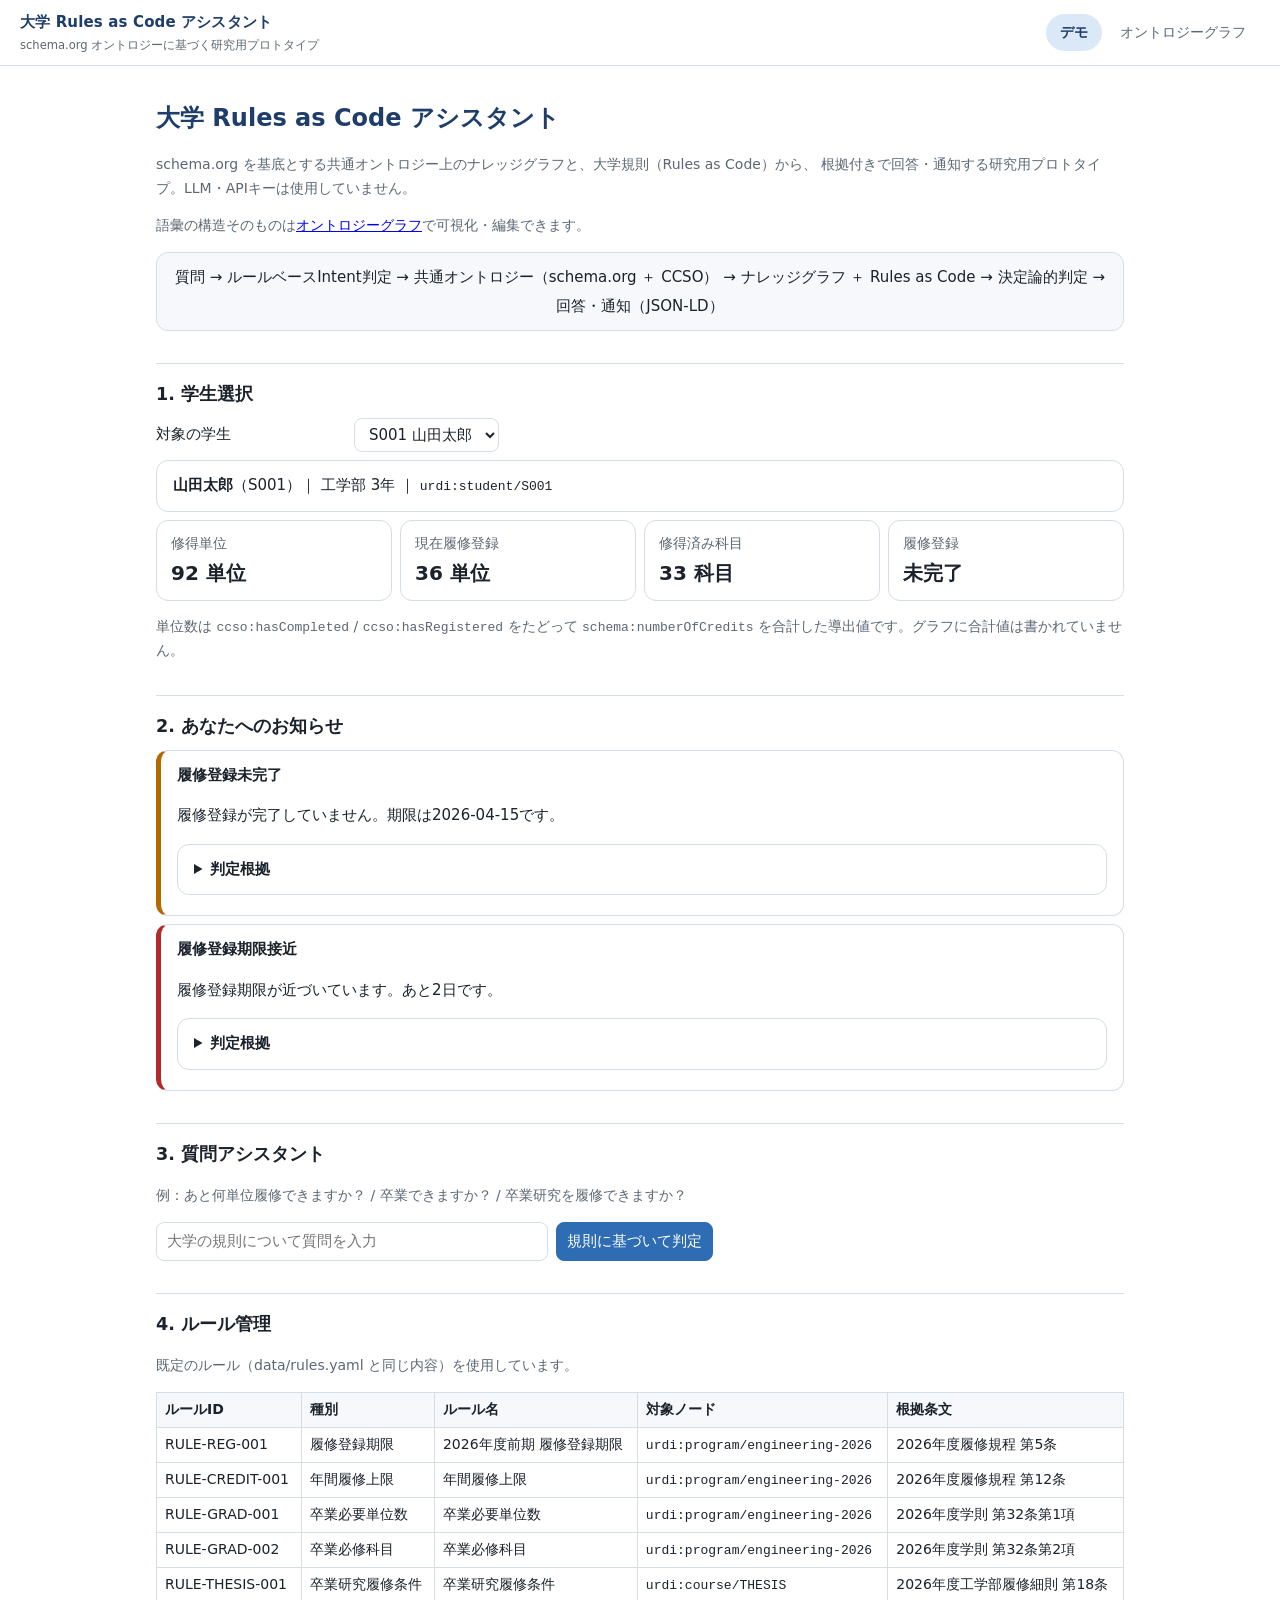
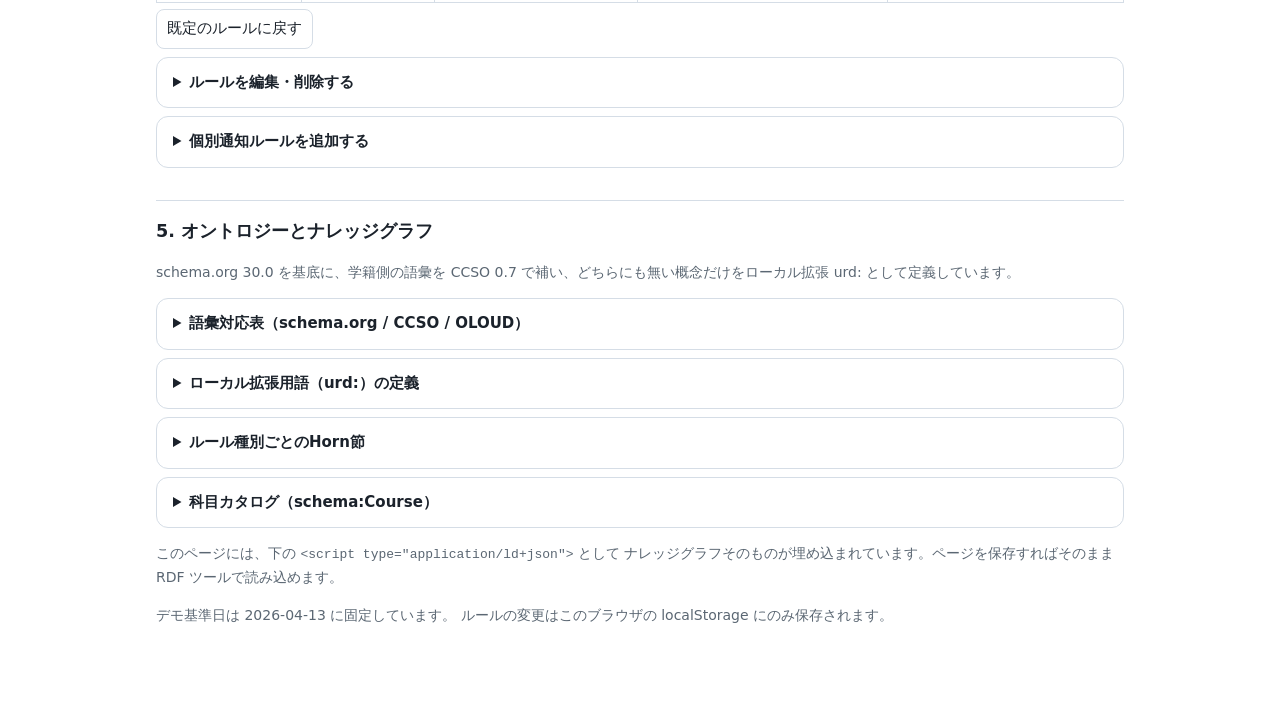
==== commit 10432941: "オントロジーをグラフ文書化し、可視化・編集画面を追加 語彙の構造そのものを node / edge / hypernode のグラフ文書として持たせ、 専用ページで可視化・編集できるようにした。  グ" ====
--- a/docs/index.html
+++ b/docs/index.html
@@ -4,44 +4,23 @@
 <meta charset="utf-8">
 <meta name="viewport" content="width=device-width, initial-scale=1">
 <title>大学 Rules as Code アシスタント（schema.orgオントロジー版）</title>
-<style>
-  :root { color-scheme: light dark; --line: color-mix(in srgb, currentColor 18%, transparent); }
-  * { box-sizing: border-box; }
-  body { margin: 0; font: 15px/1.7 system-ui, -apple-system, "Hiragino Sans", "Noto Sans JP", sans-serif; }
-  main { max-width: 1000px; margin: 0 auto; padding: 24px 16px 64px; }
-  h1 { font-size: 1.5rem; margin: 0 0 4px; }
-  h2 { font-size: 1.1rem; margin: 32px 0 8px; padding-top: 16px; border-top: 1px solid var(--line); }
-  h3 { font-size: 1rem; margin: 16px 0 6px; }
-  .muted { opacity: .7; font-size: .875rem; }
-  .card, .notice, details { border: 1px solid var(--line); border-radius: 12px; padding: 12px 16px; margin: 8px 0; }
-  .metrics { display: flex; flex-wrap: wrap; gap: 8px; margin: 8px 0; }
-  .metric { flex: 1 1 160px; border: 1px solid var(--line); border-radius: 12px; padding: 10px 14px; }
-  .metric b { display: block; font-size: 1.25rem; }
-  .notice.info { border-left: 5px solid #3b82f6; }
-  .notice.success { border-left: 5px solid #22c55e; }
-  .notice.warning { border-left: 5px solid #f59e0b; }
-  .notice.error { border-left: 5px solid #ef4444; }
-  table { border-collapse: collapse; width: 100%; font-size: .875rem; }
-  th, td { border: 1px solid var(--line); padding: 5px 8px; text-align: left; vertical-align: top; }
-  th { font-weight: 600; }
-  code, pre { font-family: ui-monospace, SFMono-Regular, Menlo, monospace; font-size: .8125rem; }
-  pre { overflow-x: auto; background: color-mix(in srgb, currentColor 6%, transparent); padding: 10px 12px; border-radius: 8px; }
-  input, select, textarea, button { font: inherit; padding: 6px 10px; border-radius: 8px;
-    border: 1px solid var(--line); background: transparent; color: inherit; max-width: 100%; }
-  button { cursor: pointer; }
-  button.primary { background: #2563eb; color: #fff; border-color: #2563eb; }
-  .row { display: flex; flex-wrap: wrap; gap: 8px; align-items: center; margin: 6px 0; }
-  .row label { min-width: 190px; }
-  .flow { text-align: center; line-height: 1.9; border: 1px solid var(--line); border-radius: 10px; padding: 10px; }
-  .ok { color: #16a34a; } .ng { color: #dc2626; }
-  .scroll { max-height: 320px; overflow: auto; }
-</style>
+<link rel="stylesheet" href="assets/site.css">
 </head>
 <body>
-<main>
+
+<header class="site-header">
+  <a class="brand" href="index.html">大学 Rules as Code アシスタント<small>schema.org オントロジーに基づく研究用プロトタイプ</small></a>
+  <nav class="site-nav">
+    <a href="index.html" aria-current="page">デモ</a>
+    <a href="graph.html">オントロジーグラフ</a>
+  </nav>
+</header>
+
+<main class="wrap">
   <h1>大学 Rules as Code アシスタント</h1>
   <p class="muted">schema.org を基底とする共通オントロジー上のナレッジグラフと、大学規則（Rules as Code）から、
   根拠付きで回答・通知する研究用プロトタイプ。LLM・APIキーは使用していません。</p>
+  <p class="muted">語彙の構造そのものは<a href="graph.html">オントロジーグラフ</a>で可視化・編集できます。</p>
   <div class="flow">質問 → ルールベースIntent判定 → 共通オントロジー（schema.org ＋ CCSO） →
   ナレッジグラフ ＋ Rules as Code → 決定論的判定 → 回答・通知（JSON-LD）</div>
 
@@ -1980,12 +1959,12 @@
  "context": {
   "schema": "https://schema.org/",
   "ccso": "https://w3id.org/ccso/ccso#",
+  "urd": "https://brightwaltz.github.io/university-rules-demo/ns#",
+  "urdi": "https://brightwaltz.github.io/university-rules-demo/id/",
   "oloud": "http://lod.nik.uni-obuda.hu/oloud/oloud#",
   "skos": "http://www.w3.org/2004/02/skos/core#",
   "rdfs": "http://www.w3.org/2000/01/rdf-schema#",
-  "xsd": "http://www.w3.org/2001/XMLSchema#",
-  "urd": "https://brightwaltz.github.io/university-rules-demo/ns#",
-  "urdi": "https://brightwaltz.github.io/university-rules-demo/id/"
+  "xsd": "http://www.w3.org/2001/XMLSchema#"
  },
  "rule_types": {
   "registration_deadline": {
@@ -2090,48 +2069,61 @@
   },
   "schema:actionStatus": {
    "type": "bool",
-   "label": "履修登録の完了状態"
+   "label": "行為の状態"
   },
   "ccso:hasCompleted": {
    "type": "list",
-   "label": "修得済み科目"
+   "label": "修得した"
   },
   "ccso:hasRegistered": {
    "type": "list",
-   "label": "履修登録済み科目"
+   "label": "履修登録した"
   }
  },
  "crosswalk": [
   {
    "concept": "大学",
+   "concept_id": "concept/university",
    "demo": "schema:CollegeOrUniversity",
    "schema_org": "schema:CollegeOrUniversity",
    "ccso": "ccso:University",
-   "oloud": "（aiiso 経由）"
+   "oloud": "（該当なし）"
   },
   {
    "concept": "学部",
+   "concept_id": "concept/faculty",
    "demo": "schema:EducationalOrganization",
    "schema_org": "schema:EducationalOrganization",
    "ccso": "ccso:School",
-   "oloud": "aiiso:Department"
+   "oloud": "（該当なし）"
   },
   {
    "concept": "課程・プログラム",
+   "concept_id": "concept/program",
    "demo": "schema:EducationalOccupationalProgram",
    "schema_org": "schema:EducationalOccupationalProgram",
    "ccso": "ccso:ProgramofStudy",
    "oloud": "oloud:studyProgramme"
   },
   {
+   "concept": "学位",
+   "concept_id": "concept/credential",
+   "demo": "schema:EducationalOccupationalCredential",
+   "schema_org": "schema:EducationalOccupationalCredential",
+   "ccso": "（該当なし）",
+   "oloud": "oloud:degree"
+  },
+  {
    "concept": "科目",
+   "concept_id": "concept/course",
    "demo": "schema:Course",
    "schema_org": "schema:Course",
    "ccso": "ccso:Course",
-   "oloud": "aiiso:Subject / aiiso:Course"
+   "oloud": "（該当なし）"
   },
   {
    "concept": "単位数",
+   "concept_id": "concept/credits",
    "demo": "schema:numberOfCredits",
    "schema_org": "schema:numberOfCredits",
    "ccso": "ccso:creditsECTS",
@@ -2139,20 +2131,31 @@
   },
   {
    "concept": "科目コード",
+   "concept_id": "concept/course-code",
    "demo": "schema:courseCode",
    "schema_org": "schema:courseCode",
    "ccso": "ccso:code",
-   "oloud": "aiiso:code"
+   "oloud": "（該当なし）"
+  },
+  {
+   "concept": "卒業必修科目",
+   "concept_id": "concept/required-course",
+   "demo": "urd:requiredCourse",
+   "schema_org": "schema:programPrerequisites",
+   "ccso": "ccso:hasPrerequisite",
+   "oloud": "oloud:subjectRequires"
   },
   {
    "concept": "学生",
-   "demo": "schema:Person + ccso:UndergraduateStudent",
+   "concept_id": "concept/student",
+   "demo": "schema:Person ＋ ccso:UndergraduateStudent",
    "schema_org": "schema:Person",
-   "ccso": "ccso:Student / ccso:UndergraduateStudent",
-   "oloud": "foaf:Person"
+   "ccso": "ccso:UndergraduateStudent",
+   "oloud": "（該当なし）"
   },
   {
    "concept": "在籍",
+   "concept_id": "concept/enrollment",
    "demo": "ccso:enrolledIn",
    "schema_org": "（該当なし）",
    "ccso": "ccso:enrolledIn",
@@ -2160,6 +2163,7 @@
   },
   {
    "concept": "修得済み科目",
+   "concept_id": "concept/completed-course",
    "demo": "ccso:hasCompleted",
    "schema_org": "（該当なし）",
    "ccso": "ccso:hasCompleted",
@@ -2167,73 +2171,91 @@
   },
   {
    "concept": "履修登録済み科目",
+   "concept_id": "concept/registered-course",
    "demo": "ccso:hasRegistered",
    "schema_org": "（該当なし）",
    "ccso": "ccso:hasRegistered",
    "oloud": "（該当なし）"
   },
   {
-   "concept": "履修登録という行為と其の状態",
-   "demo": "schema:RegisterAction + schema:actionStatus",
-   "schema_org": "schema:RegisterAction / schema:actionStatus",
+   "concept": "履修登録という行為と状態",
+   "concept_id": "concept/registration-action",
+   "demo": "schema:RegisterAction ＋ schema:actionStatus",
+   "schema_org": "schema:RegisterAction ＋ schema:actionStatus",
    "ccso": "（該当なし）",
    "oloud": "（該当なし）"
   },
   {
+   "concept": "学年",
+   "concept_id": "concept/year-of-study",
+   "demo": "urd:yearOfStudy",
+   "schema_org": "（該当なし）",
+   "ccso": "（該当なし）",
+   "oloud": "（該当なし）"
+  },
+  {
+   "concept": "修得単位数の合計",
+   "concept_id": "concept/earned-credits",
+   "demo": "urd:earnedCredits",
+   "schema_org": "（該当なし）",
+   "ccso": "（該当なし）",
+   "oloud": "（該当なし）"
+  },
+  {
+   "concept": "学則・履修規程",
+   "concept_id": "concept/legislation",
+   "demo": "schema:Legislation",
+   "schema_org": "schema:Legislation",
+   "ccso": "（該当なし）",
+   "oloud": "（該当なし）"
+  },
+  {
+   "concept": "ルール",
+   "concept_id": "concept/rule",
+   "demo": "urd:Rule",
+   "schema_org": "（該当なし）",
+   "ccso": "（該当なし）",
+   "oloud": "（該当なし）"
+  },
+  {
    "concept": "履修登録期限",
+   "concept_id": "concept/registration-deadline",
    "demo": "schema:applicationDeadline",
    "schema_org": "schema:applicationDeadline",
    "ccso": "（該当なし）",
    "oloud": "（該当なし）"
   },
   {
-   "concept": "学位",
-   "demo": "schema:EducationalOccupationalCredential",
-   "schema_org": "schema:EducationalOccupationalCredential",
-   "ccso": "ccso:Bachelor / ccso:hasDegree",
-   "oloud": "oloud:degree"
-  },
-  {
-   "concept": "学則・履修規程",
-   "demo": "schema:Legislation",
-   "schema_org": "schema:Legislation",
+   "concept": "年間履修上限",
+   "concept_id": "concept/annual-credit-limit",
+   "demo": "urd:annualCreditLimit",
+   "schema_org": "（該当なし）",
    "ccso": "（該当なし）",
    "oloud": "（該当なし）"
   },
   {
+   "concept": "判定結果",
+   "concept_id": "concept/decision",
+   "demo": "urd:DecisionResult",
+   "schema_org": "（該当なし）",
+   "ccso": "（該当なし）",
+   "oloud": "（該当なし）"
+  },
+  {
+   "concept": "判定の前提",
+   "concept_id": "concept/premise",
+   "demo": "urd:Premise",
+   "schema_org": "（該当なし）",
+   "ccso": "（該当なし）",
+   "oloud": "（該当なし）"
+  },
+  {
    "concept": "通知",
+   "concept_id": "concept/notification",
    "demo": "schema:Message",
    "schema_org": "schema:Message",
    "ccso": "（該当なし）",
    "oloud": "（該当なし）"
-  },
-  {
-   "concept": "学年",
-   "demo": "urd:yearOfStudy",
-   "schema_org": "（該当なし）",
-   "ccso": "（該当なし）",
-   "oloud": "（該当なし）"
-  },
-  {
-   "concept": "修得単位数の合計",
-   "demo": "urd:earnedCredits",
-   "schema_org": "（該当なし。numberOfCredits は Person に付けられない）",
-   "ccso": "（該当なし。ccso:hasCompleted から集計する）",
-   "oloud": "（該当なし）"
-  },
-  {
-   "concept": "年間履修上限",
-   "demo": "urd:annualCreditLimit",
-   "schema_org": "（該当なし）",
-   "ccso": "（該当なし）",
-   "oloud": "（該当なし）"
-  },
-  {
-   "concept": "卒業必修科目",
-   "demo": "urd:requiredCourse",
-   "schema_org": "schema:programPrerequisites（closeMatch。入学要件の意味なので同一視しない）",
-   "ccso": "ccso:hasPrerequisite（closeMatch）",
-   "oloud": "oloud:subjectRequires（closeMatch）"
   }
  ],
  "local_terms": {
@@ -2244,7 +2266,7 @@
   },
   "urd:earnedCredits": {
    "label": "修得単位数",
-   "comment": "ccso:hasCompleted で結ばれた科目の schema:numberOfCredits の合計。schema:numberOfCredits は Person を domain に取れないため別用語とした。",
+   "comment": "ccso:hasCompleted で結ばれた科目の schema:numberOfCredits の合計。 schema:numberOfCredits は Person を domain に取れないため別用語とした。",
    "close_match": []
   },
   "urd:registeredCredits": {
@@ -2259,7 +2281,7 @@
   },
   "urd:requiredCourse": {
    "label": "卒業必修科目",
-   "comment": "課程を修了するために修得が必要な科目。schema:programPrerequisites は入学要件を指すため同一視しない。",
+   "comment": "課程を修了するために修得が必要な科目。 schema:programPrerequisites は入学要件を指すため同一視しない。",
    "close_match": [
     "schema:programPrerequisites",
     "ccso:hasPrerequisite"
@@ -2404,7 +2426,7 @@
 <!-- END ontology -->
 
 <!--
-  以下の2つの <script> は役割を分けている。
+  以下の2つのスクリプトは役割を分けている。
     engine … ナレッジグラフの読み取りと判定ロジック。DOMには触れない。
     view   … 画面描画とイベント処理。
   engine 側は tests/js/check_mirror.mjs が Node.js で直接実行し、
--- a/docs/assets/site.css
+++ b/docs/assets/site.css
@@ -0,0 +1,355 @@
+/* =============================================================================
+   大学 Rules as Code アシスタント — サイト共通スタイル
+   docs/index.html（デモ）と docs/graph.html（オントロジーグラフ）で共有する。
+   フレームワークは使わない。GitHub Pages でも file:// でも同じ見え方になる。
+   ============================================================================= */
+
+:root {
+  color-scheme: light dark;
+
+  --ink: #1b222b;
+  --muted: #5b6773;
+  --line: #d5dde6;
+  --bg: #ffffff;
+  --surface: #f6f8fb;
+  --surface-2: #eef2f7;
+  --navy: #1f3d6b;
+  --accent: #2e6db4;
+  --accent-soft: #dbe8f7;
+  --ok: #1b7f4b;
+  --ng: #b32a2a;
+  --warn: #b26a00;
+
+  --radius: 12px;
+  --radius-sm: 8px;
+  --shadow: 0 1px 2px rgba(16, 32, 55, .06), 0 8px 24px rgba(16, 32, 55, .05);
+  --mono: ui-monospace, SFMono-Regular, "SF Mono", Menlo, Consolas, monospace;
+  --sans: system-ui, -apple-system, "Hiragino Sans", "Noto Sans JP", "Yu Gothic", sans-serif;
+}
+
+@media (prefers-color-scheme: dark) {
+  :root {
+    --ink: #e6ecf3;
+    --muted: #9aa8b6;
+    --line: #33404f;
+    --bg: #12171d;
+    --surface: #1a212a;
+    --surface-2: #212a35;
+    --navy: #bcd3ef;
+    --accent: #6fa8e8;
+    --accent-soft: #22344a;
+    --ok: #4ec27f;
+    --ng: #ef7676;
+    --warn: #e0a34a;
+    --shadow: 0 1px 2px rgba(0, 0, 0, .4), 0 8px 24px rgba(0, 0, 0, .3);
+  }
+}
+
+* { box-sizing: border-box; }
+
+body {
+  margin: 0;
+  font: 15px/1.7 var(--sans);
+  color: var(--ink);
+  background: var(--bg);
+}
+
+/* --- ヘッダーとナビゲーション --------------------------------------------- */
+
+.site-header {
+  position: sticky;
+  top: 0;
+  z-index: 20;
+  display: flex;
+  flex-wrap: wrap;
+  align-items: center;
+  gap: 8px 20px;
+  padding: 10px 20px;
+  background: color-mix(in srgb, var(--bg) 88%, transparent);
+  backdrop-filter: saturate(1.4) blur(8px);
+  border-bottom: 1px solid var(--line);
+}
+
+.site-header .brand {
+  font-weight: 700;
+  color: var(--navy);
+  text-decoration: none;
+  letter-spacing: .01em;
+}
+
+.site-header .brand small {
+  display: block;
+  font-weight: 400;
+  font-size: .72rem;
+  color: var(--muted);
+  letter-spacing: 0;
+}
+
+.site-nav { display: flex; gap: 4px; margin-left: auto; flex-wrap: wrap; }
+
+.site-nav a {
+  padding: 6px 14px;
+  border-radius: 999px;
+  text-decoration: none;
+  color: var(--muted);
+  font-size: .9rem;
+}
+
+.site-nav a:hover { background: var(--surface-2); color: var(--ink); }
+
+.site-nav a[aria-current="page"] {
+  background: var(--accent-soft);
+  color: var(--navy);
+  font-weight: 600;
+}
+
+/* --- 汎用パーツ ------------------------------------------------------------ */
+
+.wrap { max-width: 1000px; margin: 0 auto; padding: 20px 16px 72px; }
+.wrap-wide { max-width: 1500px; margin: 0 auto; padding: 14px 16px 24px; }
+
+h1 { font-size: 1.5rem; margin: 12px 0 4px; color: var(--navy); }
+h2 { font-size: 1.1rem; margin: 32px 0 8px; padding-top: 16px; border-top: 1px solid var(--line); }
+h3 { font-size: .95rem; margin: 16px 0 6px; }
+
+.muted { color: var(--muted); font-size: .875rem; }
+.lead { color: var(--muted); margin: 4px 0 16px; }
+
+.card, .notice, details {
+  border: 1px solid var(--line);
+  border-radius: var(--radius);
+  padding: 12px 16px;
+  margin: 8px 0;
+  background: var(--bg);
+}
+
+details > summary { cursor: pointer; font-weight: 600; }
+details[open] > summary { margin-bottom: 8px; }
+
+.metrics { display: flex; flex-wrap: wrap; gap: 8px; margin: 8px 0; }
+.metric { flex: 1 1 160px; border: 1px solid var(--line); border-radius: var(--radius); padding: 10px 14px; }
+.metric b { display: block; font-size: 1.25rem; }
+
+.notice.info { border-left: 5px solid var(--accent); }
+.notice.success { border-left: 5px solid var(--ok); }
+.notice.warning { border-left: 5px solid var(--warn); }
+.notice.error { border-left: 5px solid var(--ng); }
+
+table { border-collapse: collapse; width: 100%; font-size: .875rem; }
+th, td { border: 1px solid var(--line); padding: 5px 8px; text-align: left; vertical-align: top; }
+th { font-weight: 600; background: var(--surface); }
+
+code, pre { font-family: var(--mono); font-size: .8125rem; }
+pre {
+  overflow-x: auto;
+  background: var(--surface);
+  padding: 10px 12px;
+  border-radius: var(--radius-sm);
+  border: 1px solid var(--line);
+}
+
+input, select, textarea, button {
+  font: inherit;
+  padding: 6px 10px;
+  border-radius: var(--radius-sm);
+  border: 1px solid var(--line);
+  background: var(--bg);
+  color: inherit;
+  max-width: 100%;
+}
+
+textarea { font-family: var(--sans); line-height: 1.5; resize: vertical; }
+button { cursor: pointer; }
+button:hover { background: var(--surface-2); }
+button.primary { background: var(--accent); color: #fff; border-color: var(--accent); }
+button.primary:hover { filter: brightness(1.08); }
+button.danger { color: var(--ng); border-color: color-mix(in srgb, var(--ng) 40%, var(--line)); }
+button:disabled { opacity: .45; cursor: not-allowed; }
+
+.row { display: flex; flex-wrap: wrap; gap: 8px; align-items: center; margin: 6px 0; }
+.row > label { min-width: 190px; }
+
+.flow {
+  text-align: center;
+  line-height: 1.9;
+  border: 1px solid var(--line);
+  border-radius: var(--radius);
+  padding: 10px;
+  background: var(--surface);
+}
+
+.ok { color: var(--ok); }
+.ng { color: var(--ng); }
+.scroll { max-height: 320px; overflow: auto; }
+
+.tag {
+  display: inline-block;
+  padding: 1px 8px;
+  border-radius: 999px;
+  font-size: .72rem;
+  border: 1px solid var(--line);
+  background: var(--surface);
+  color: var(--muted);
+  white-space: nowrap;
+}
+
+/* =============================================================================
+   グラフ画面
+   ============================================================================= */
+
+.graph-layout {
+  display: grid;
+  grid-template-columns: 268px minmax(0, 1fr) 330px;
+  gap: 12px;
+  align-items: start;
+}
+
+.panel {
+  border: 1px solid var(--line);
+  border-radius: var(--radius);
+  background: var(--bg);
+  box-shadow: var(--shadow);
+  overflow: hidden;
+}
+
+.panel > header {
+  padding: 9px 12px;
+  border-bottom: 1px solid var(--line);
+  background: var(--surface);
+  font-size: .8rem;
+  font-weight: 700;
+  color: var(--navy);
+  display: flex;
+  align-items: center;
+  gap: 8px;
+}
+
+.panel > .body { padding: 10px 12px; }
+.panel > .body.tight { padding: 6px 8px; }
+
+.side-scroll { max-height: calc(100vh - 220px); overflow: auto; }
+
+.toolbar {
+  display: flex;
+  flex-wrap: wrap;
+  gap: 6px;
+  align-items: center;
+  margin-bottom: 10px;
+}
+
+.toolbar .spacer { flex: 1 1 auto; }
+.toolbar button, .toolbar select, .toolbar input { padding: 5px 10px; font-size: .85rem; }
+
+/* 階層ツリー */
+.tree { list-style: none; margin: 0; padding: 0; font-size: .85rem; }
+.tree ul { list-style: none; margin: 0; padding-left: 14px; border-left: 1px dotted var(--line); }
+.tree li { margin: 1px 0; }
+
+.tree .item {
+  display: flex;
+  align-items: center;
+  gap: 5px;
+  width: 100%;
+  padding: 3px 6px;
+  border: 0;
+  border-radius: 6px;
+  background: transparent;
+  text-align: left;
+  cursor: pointer;
+  color: inherit;
+}
+
+.tree .item:hover { background: var(--surface-2); }
+.tree .item[aria-selected="true"] { background: var(--accent-soft); color: var(--navy); font-weight: 600; }
+.tree .twisty { width: 13px; color: var(--muted); flex: 0 0 auto; font-size: .7rem; }
+.tree .count { margin-left: auto; color: var(--muted); font-size: .72rem; }
+
+/* 凡例 */
+.legend { display: flex; flex-direction: column; gap: 5px; font-size: .8rem; }
+.legend .item { display: flex; align-items: center; gap: 7px; }
+.legend .swatch { width: 13px; height: 13px; border-radius: 4px; flex: 0 0 auto; border: 1px solid rgba(0, 0, 0, .18); }
+.legend .dash { width: 22px; border-top: 2px dashed var(--muted); flex: 0 0 auto; }
+.legend .solid { width: 22px; border-top: 2px solid var(--muted); flex: 0 0 auto; }
+
+/* キャンバス */
+.canvas-panel > .body { padding: 0; position: relative; }
+
+#graph-canvas {
+  display: block;
+  width: 100%;
+  height: min(74vh, 780px);
+  background:
+    radial-gradient(circle at 1px 1px, color-mix(in srgb, var(--muted) 22%, transparent) 1px, transparent 0)
+    0 0 / 22px 22px;
+  cursor: grab;
+  touch-action: none;
+}
+
+#graph-canvas.dragging { cursor: grabbing; }
+
+.canvas-hint {
+  position: absolute;
+  left: 10px;
+  bottom: 8px;
+  font-size: .72rem;
+  color: var(--muted);
+  background: color-mix(in srgb, var(--bg) 82%, transparent);
+  padding: 2px 8px;
+  border-radius: 999px;
+  pointer-events: none;
+}
+
+.node-label { font-size: 11px; font-family: var(--sans); pointer-events: none; }
+.node-curie { font-size: 9.5px; font-family: var(--mono); pointer-events: none; }
+.hyper-label { font-size: 11px; font-weight: 700; font-family: var(--sans); pointer-events: none; }
+.edge-label { font-size: 9px; font-family: var(--sans); pointer-events: none; }
+
+.graph-node { cursor: pointer; }
+.graph-node:hover .node-shape { filter: brightness(1.08); }
+.graph-node.selected .node-shape { stroke-width: 3px; }
+.graph-node.dimmed { opacity: .18; }
+.graph-edge.dimmed { opacity: .08; }
+.graph-hyper.dimmed { opacity: .12; }
+
+/* インスペクタ */
+.inspector .field { margin: 8px 0; }
+.inspector label { display: block; font-size: .74rem; color: var(--muted); margin-bottom: 3px; }
+.inspector input, .inspector textarea, .inspector select { width: 100%; }
+.inspector .readonly { background: var(--surface); color: var(--muted); }
+.inspector .actions { display: flex; gap: 6px; flex-wrap: wrap; margin-top: 12px; }
+.inspector .relations { font-size: .8rem; }
+.inspector .relations li { margin: 2px 0; }
+.inspector ul { margin: 4px 0; padding-left: 18px; }
+
+.chip-list { display: flex; flex-wrap: wrap; gap: 4px; margin: 4px 0; }
+.chip {
+  font-size: .74rem;
+  font-family: var(--mono);
+  border: 1px solid var(--line);
+  border-radius: 999px;
+  padding: 1px 9px;
+  background: var(--surface);
+  cursor: pointer;
+}
+.chip:hover { border-color: var(--accent); color: var(--accent); }
+
+.status-line {
+  font-size: .78rem;
+  padding: 6px 10px;
+  border-radius: var(--radius-sm);
+  margin-top: 8px;
+}
+.status-line.ok { background: color-mix(in srgb, var(--ok) 12%, transparent); color: var(--ok); }
+.status-line.ng { background: color-mix(in srgb, var(--ng) 12%, transparent); color: var(--ng); }
+
+@media (max-width: 1180px) {
+  .graph-layout { grid-template-columns: 240px minmax(0, 1fr); }
+  .graph-layout .inspector-panel { grid-column: 1 / -1; }
+}
+
+@media (max-width: 820px) {
+  .graph-layout { grid-template-columns: minmax(0, 1fr); }
+  .side-scroll { max-height: 260px; }
+  #graph-canvas { height: 60vh; }
+  .row > label { min-width: 0; flex: 1 1 100%; }
+}
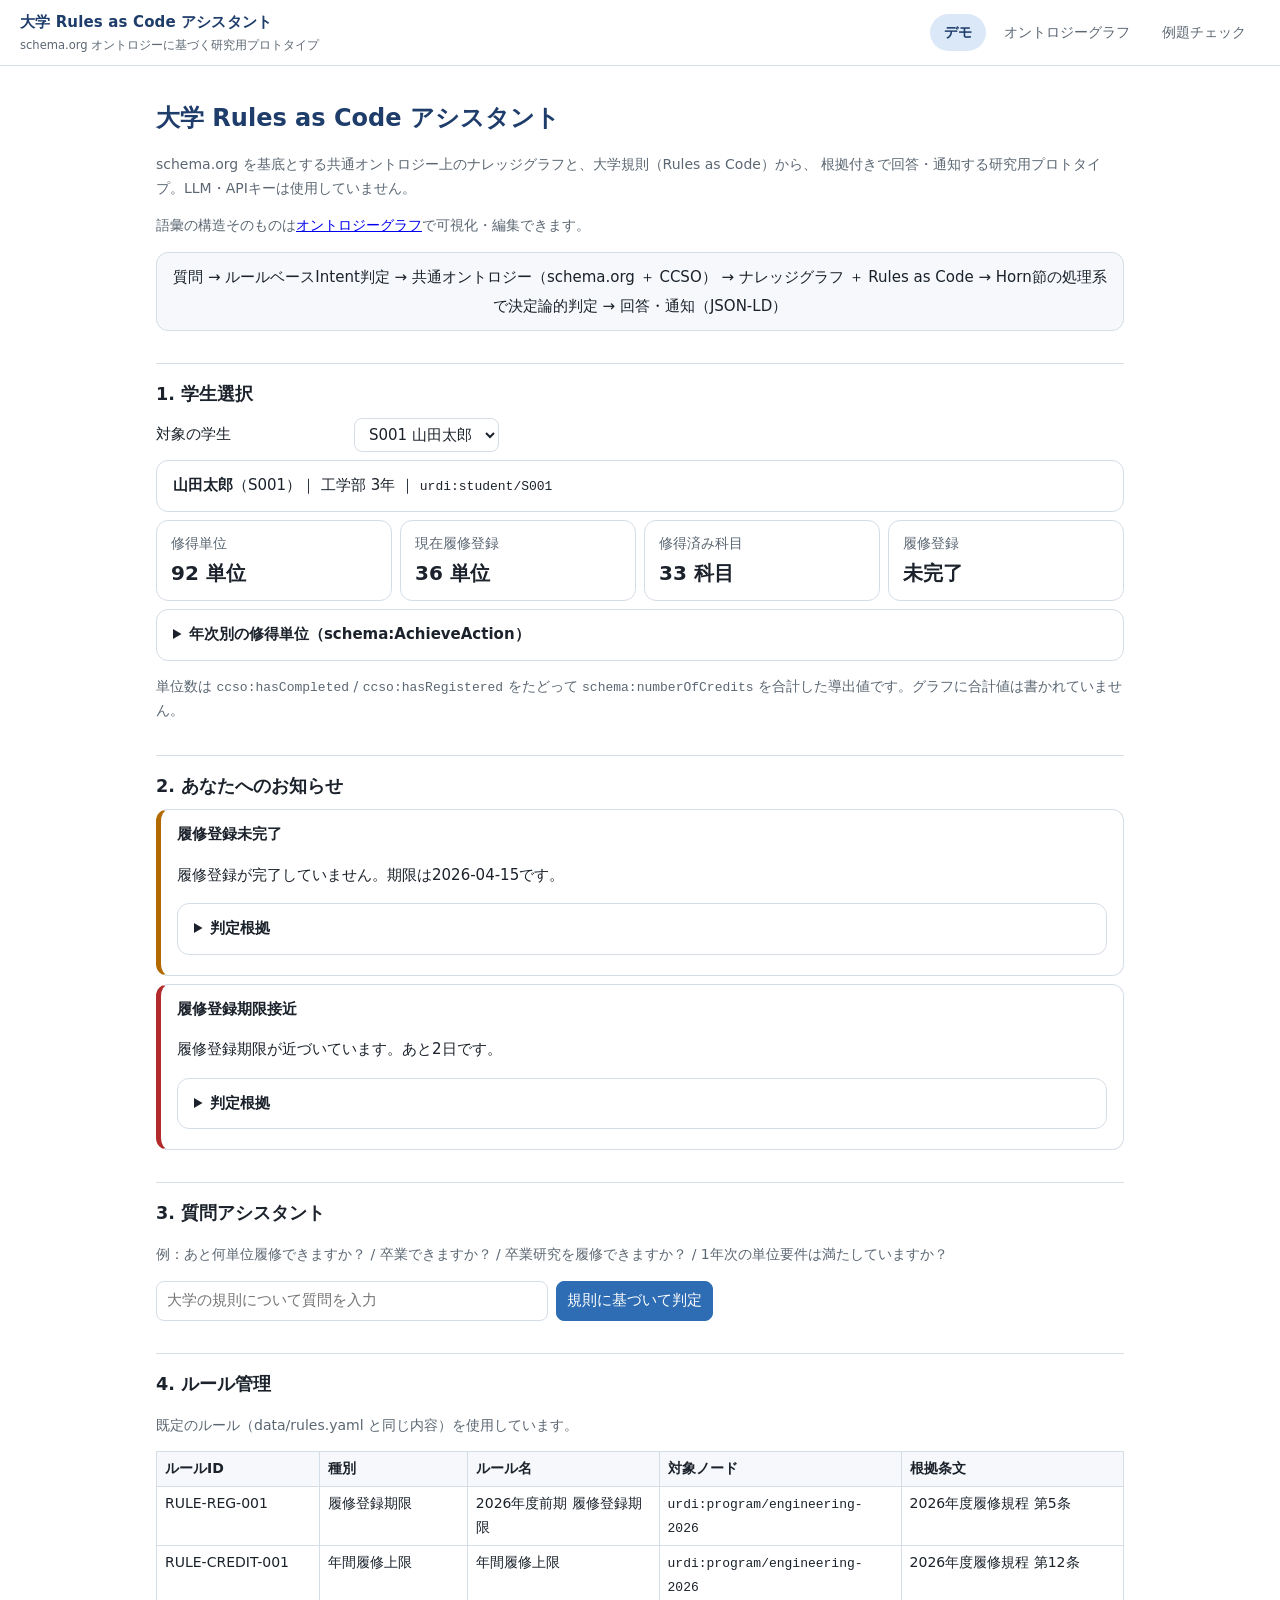
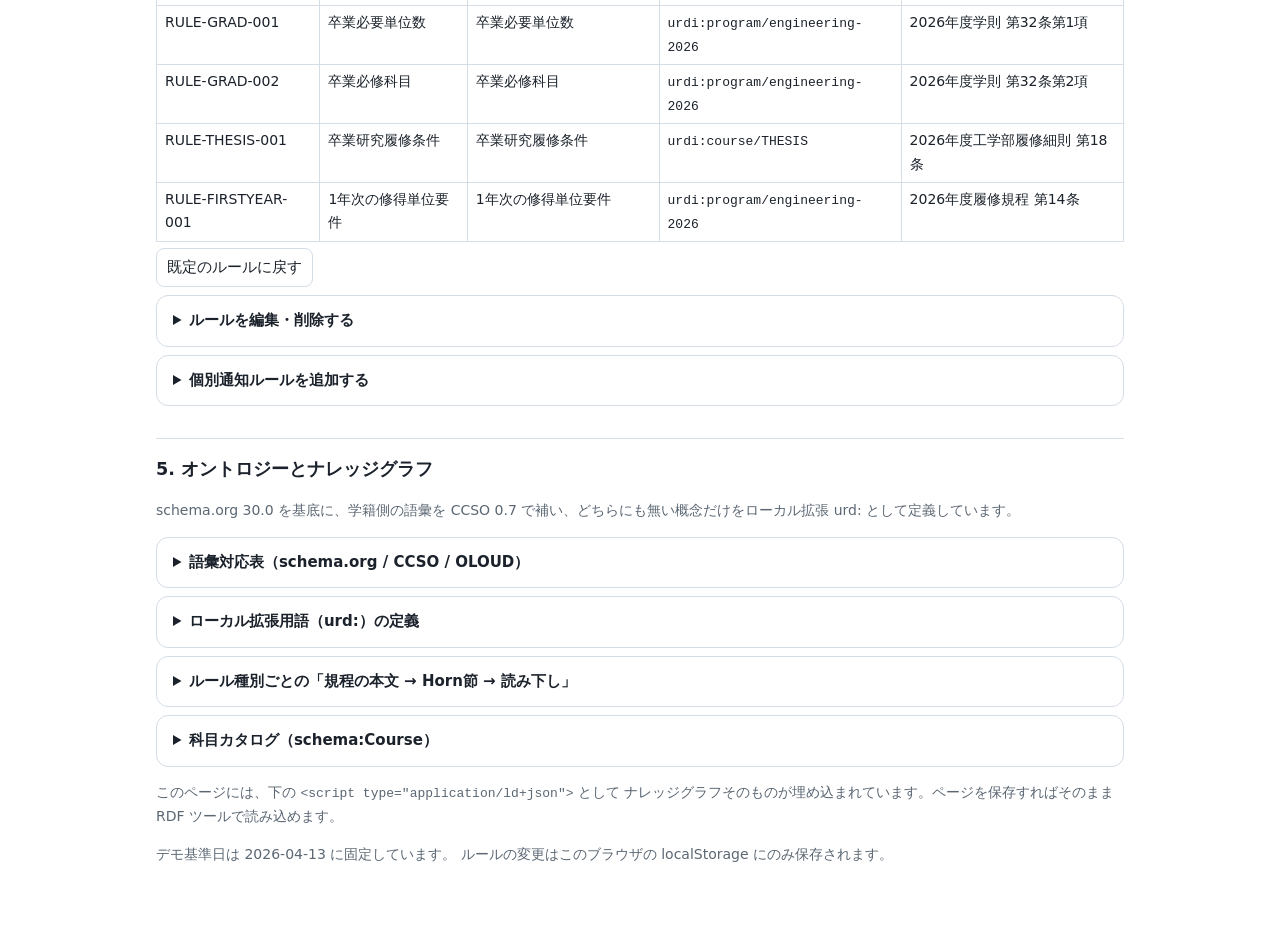
==== commit 0e3f9cc3: "Horn節を実際に評価する処理系と、例題による確認の仕組みを追加した 研究会での指摘に対応する。  - Horn節の処理系（層化否定と集約つきのDatalog）を src/horn.py に実装し、 " ====
--- a/docs/index.html
+++ b/docs/index.html
@@ -13,6 +13,7 @@
   <nav class="site-nav">
     <a href="index.html" aria-current="page">デモ</a>
     <a href="graph.html">オントロジーグラフ</a>
+    <a href="examples.html">例題チェック</a>
   </nav>
 </header>
 
@@ -22,12 +23,13 @@
   根拠付きで回答・通知する研究用プロトタイプ。LLM・APIキーは使用していません。</p>
   <p class="muted">語彙の構造そのものは<a href="graph.html">オントロジーグラフ</a>で可視化・編集できます。</p>
   <div class="flow">質問 → ルールベースIntent判定 → 共通オントロジー（schema.org ＋ CCSO） →
-  ナレッジグラフ ＋ Rules as Code → 決定論的判定 → 回答・通知（JSON-LD）</div>
+  ナレッジグラフ ＋ Rules as Code → Horn節の処理系で決定論的判定 → 回答・通知（JSON-LD）</div>
 
   <h2>1. 学生選択</h2>
   <div class="row"><label for="student">対象の学生</label><select id="student"></select></div>
   <div class="card" id="student-card"></div>
   <div class="metrics" id="metrics"></div>
+  <div id="completion-records"></div>
   <p class="muted">単位数は <code>ccso:hasCompleted</code> / <code>ccso:hasRegistered</code> をたどって
   <code>schema:numberOfCredits</code> を合計した導出値です。グラフに合計値は書かれていません。</p>
 
@@ -35,7 +37,8 @@
   <div id="notices"></div>
 
   <h2>3. 質問アシスタント</h2>
-  <p class="muted">例：あと何単位履修できますか？ / 卒業できますか？ / 卒業研究を履修できますか？</p>
+  <p class="muted">例：あと何単位履修できますか？ / 卒業できますか？ / 卒業研究を履修できますか？
+  / 1年次の単位要件は満たしていますか？</p>
   <form id="question-form" class="row">
     <input id="question" size="42" placeholder="大学の規則について質問を入力">
     <button class="primary" type="submit">規則に基づいて判定</button>
@@ -60,7 +63,7 @@
     schema.org は使っていません。どちらも schema.org の一部ではありません。</p>
   </details>
   <details><summary>ローカル拡張用語（urd:）の定義</summary><div id="local-terms" class="scroll"></div></details>
-  <details><summary>ルール種別ごとのHorn節</summary><div id="horn-clauses"></div></details>
+  <details><summary>ルール種別ごとの「規程の本文 → Horn節 → 読み下し」</summary><div id="horn-clauses"></div></details>
   <details><summary>科目カタログ（schema:Course）</summary><div id="catalog" class="scroll"></div></details>
   <p class="muted">このページには、下の <code>&lt;script type="application/ld+json"&gt;</code> として
   ナレッジグラフそのものが埋め込まれています。ページを保存すればそのまま RDF ツールで読み込めます。</p>
@@ -77,6 +80,7 @@
     "ccso": "https://w3id.org/ccso/ccso#",
     "oloud": "http://lod.nik.uni-obuda.hu/oloud/oloud#",
     "skos": "http://www.w3.org/2004/02/skos/core#",
+    "rdf": "http://www.w3.org/1999/02/22-rdf-syntax-ns#",
     "rdfs": "http://www.w3.org/2000/01/rdf-schema#",
     "xsd": "http://www.w3.org/2001/XMLSchema#",
     "urd": "https://brightwaltz.github.io/university-rules-demo/ns#",
@@ -1243,7 +1247,8 @@
       "schema:isPartOf": {
         "@id": "urdi:legislation/gakusoku-2026"
       },
-      "schema:inLanguage": "ja"
+      "schema:inLanguage": "ja",
+      "schema:text": "卒業の要件は、所定の授業科目を履修し、124単位以上を修得することとする。"
     },
     {
       "@id": "urdi:legislation/gakusoku-2026/art32-2",
@@ -1253,7 +1258,8 @@
       "schema:isPartOf": {
         "@id": "urdi:legislation/gakusoku-2026"
       },
-      "schema:inLanguage": "ja"
+      "schema:inLanguage": "ja",
+      "schema:text": "前項の単位には、必修A及び必修Bの単位を含まなければならない。"
     },
     {
       "@id": "urdi:legislation/risyu-kitei-2026",
@@ -1278,7 +1284,8 @@
       "schema:isPartOf": {
         "@id": "urdi:legislation/risyu-kitei-2026"
       },
-      "schema:inLanguage": "ja"
+      "schema:inLanguage": "ja",
+      "schema:text": "2026年度前期の履修登録は、2026年4月15日までに行わなければならない。"
     },
     {
       "@id": "urdi:legislation/risyu-kitei-2026/art12",
@@ -1288,7 +1295,19 @@
       "schema:isPartOf": {
         "@id": "urdi:legislation/risyu-kitei-2026"
       },
-      "schema:inLanguage": "ja"
+      "schema:inLanguage": "ja",
+      "schema:text": "学生が1年間に履修登録できる単位数の上限は、48単位とする。"
+    },
+    {
+      "@id": "urdi:legislation/risyu-kitei-2026/art14",
+      "@type": "schema:Legislation",
+      "schema:name": "第1年次に修得すべき単位数",
+      "schema:legislationIdentifier": "第14条",
+      "schema:isPartOf": {
+        "@id": "urdi:legislation/risyu-kitei-2026"
+      },
+      "schema:inLanguage": "ja",
+      "schema:text": "学生は、第1年次において、卒業に必要な単位数の4分の1以上を修得しなければならない。2 前項に定める単位数を修得できなかった学生は、修学指導の対象とする。"
     },
     {
       "@id": "urdi:legislation/kougakubu-saisoku-2026",
@@ -1313,7 +1332,8 @@
       "schema:isPartOf": {
         "@id": "urdi:legislation/kougakubu-saisoku-2026"
       },
-      "schema:inLanguage": "ja"
+      "schema:inLanguage": "ja",
+      "schema:text": "卒業研究を履修するためには、第4年次以上に在籍し、100単位以上を修得し、かつ必修A及び必修Bを修得していなければならない。"
     },
     {
       "@id": "urdi:student/S001",
@@ -1499,6 +1519,135 @@
       "urd:semester": "first"
     },
     {
+      "@id": "urdi:achievement/S001/2024",
+      "@type": "schema:AchieveAction",
+      "schema:name": "2024年度（1年次）の単位修得",
+      "schema:agent": {
+        "@id": "urdi:student/S001"
+      },
+      "schema:object": [
+        {
+          "@id": "urdi:course/REQ-A"
+        },
+        {
+          "@id": "urdi:course/GEN-01"
+        },
+        {
+          "@id": "urdi:course/GEN-02"
+        },
+        {
+          "@id": "urdi:course/GEN-03"
+        },
+        {
+          "@id": "urdi:course/GEN-04"
+        },
+        {
+          "@id": "urdi:course/GEN-05"
+        },
+        {
+          "@id": "urdi:course/GEN-06"
+        },
+        {
+          "@id": "urdi:course/GEN-07"
+        },
+        {
+          "@id": "urdi:course/GEN-08"
+        },
+        {
+          "@id": "urdi:course/GEN-09"
+        },
+        {
+          "@id": "urdi:course/GEN-10"
+        },
+        {
+          "@id": "urdi:course/GEN-11"
+        },
+        {
+          "@id": "urdi:course/GEN-12"
+        },
+        {
+          "@id": "urdi:course/GEN-13"
+        },
+        {
+          "@id": "urdi:course/GEN-14"
+        }
+      ],
+      "schema:actionStatus": {
+        "@id": "schema:CompletedActionStatus"
+      },
+      "ccso:academicYear": "2024",
+      "urd:atYearOfStudy": 1
+    },
+    {
+      "@id": "urdi:achievement/S001/2025",
+      "@type": "schema:AchieveAction",
+      "schema:name": "2025年度（2年次）の単位修得",
+      "schema:agent": {
+        "@id": "urdi:student/S001"
+      },
+      "schema:object": [
+        {
+          "@id": "urdi:course/GEN-15"
+        },
+        {
+          "@id": "urdi:course/GEN-16"
+        },
+        {
+          "@id": "urdi:course/GEN-17"
+        },
+        {
+          "@id": "urdi:course/GEN-18"
+        },
+        {
+          "@id": "urdi:course/GEN-19"
+        },
+        {
+          "@id": "urdi:course/GEN-20"
+        },
+        {
+          "@id": "urdi:course/FND-01"
+        },
+        {
+          "@id": "urdi:course/FND-02"
+        },
+        {
+          "@id": "urdi:course/FND-03"
+        },
+        {
+          "@id": "urdi:course/FND-04"
+        },
+        {
+          "@id": "urdi:course/FND-05"
+        },
+        {
+          "@id": "urdi:course/FND-06"
+        },
+        {
+          "@id": "urdi:course/FND-07"
+        },
+        {
+          "@id": "urdi:course/FND-08"
+        },
+        {
+          "@id": "urdi:course/FND-09"
+        },
+        {
+          "@id": "urdi:course/FND-10"
+        },
+        {
+          "@id": "urdi:course/FND-11"
+        },
+        {
+          "@id": "urdi:course/FND-12"
+        }
+      ],
+      "schema:actionStatus": {
+        "@id": "schema:CompletedActionStatus"
+      },
+      "ccso:academicYear": "2025",
+      "urd:atYearOfStudy": 2
+    },
+    {
       "@id": "urdi:student/S002",
       "@type": [
         "schema:Person",
@@ -1694,6 +1843,180 @@
       "urd:semester": "first"
     },
     {
+      "@id": "urdi:achievement/S002/2023",
+      "@type": "schema:AchieveAction",
+      "schema:name": "2023年度（1年次）の単位修得",
+      "schema:agent": {
+        "@id": "urdi:student/S002"
+      },
+      "schema:object": [
+        {
+          "@id": "urdi:course/GEN-01"
+        },
+        {
+          "@id": "urdi:course/GEN-02"
+        },
+        {
+          "@id": "urdi:course/GEN-03"
+        },
+        {
+          "@id": "urdi:course/GEN-04"
+        },
+        {
+          "@id": "urdi:course/GEN-05"
+        },
+        {
+          "@id": "urdi:course/GEN-06"
+        },
+        {
+          "@id": "urdi:course/GEN-07"
+        },
+        {
+          "@id": "urdi:course/GEN-08"
+        },
+        {
+          "@id": "urdi:course/GEN-09"
+        },
+        {
+          "@id": "urdi:course/GEN-10"
+        },
+        {
+          "@id": "urdi:course/GEN-11"
+        },
+        {
+          "@id": "urdi:course/GEN-12"
+        },
+        {
+          "@id": "urdi:course/GEN-13"
+        },
+        {
+          "@id": "urdi:course/GEN-14"
+        }
+      ],
+      "schema:actionStatus": {
+        "@id": "schema:CompletedActionStatus"
+      },
+      "ccso:academicYear": "2023",
+      "urd:atYearOfStudy": 1
+    },
+    {
+      "@id": "urdi:achievement/S002/2024",
+      "@type": "schema:AchieveAction",
+      "schema:name": "2024年度（2年次）の単位修得",
+      "schema:agent": {
+        "@id": "urdi:student/S002"
+      },
+      "schema:object": [
+        {
+          "@id": "urdi:course/REQ-A"
+        },
+        {
+          "@id": "urdi:course/GEN-15"
+        },
+        {
+          "@id": "urdi:course/GEN-16"
+        },
+        {
+          "@id": "urdi:course/GEN-17"
+        },
+        {
+          "@id": "urdi:course/GEN-18"
+        },
+        {
+          "@id": "urdi:course/GEN-19"
+        },
+        {
+          "@id": "urdi:course/GEN-20"
+        },
+        {
+          "@id": "urdi:course/GEN-21"
+        },
+        {
+          "@id": "urdi:course/GEN-22"
+        },
+        {
+          "@id": "urdi:course/GEN-23"
+        },
+        {
+          "@id": "urdi:course/GEN-24"
+        },
+        {
+          "@id": "urdi:course/FND-01"
+        },
+        {
+          "@id": "urdi:course/FND-02"
+        },
+        {
+          "@id": "urdi:course/FND-03"
+        },
+        {
+          "@id": "urdi:course/FND-04"
+        },
+        {
+          "@id": "urdi:course/FND-05"
+        },
+        {
+          "@id": "urdi:course/FND-06"
+        }
+      ],
+      "schema:actionStatus": {
+        "@id": "schema:CompletedActionStatus"
+      },
+      "ccso:academicYear": "2024",
+      "urd:atYearOfStudy": 2
+    },
+    {
+      "@id": "urdi:achievement/S002/2025",
+      "@type": "schema:AchieveAction",
+      "schema:name": "2025年度（3年次）の単位修得",
+      "schema:agent": {
+        "@id": "urdi:student/S002"
+      },
+      "schema:object": [
+        {
+          "@id": "urdi:course/REQ-B"
+        },
+        {
+          "@id": "urdi:course/FND-07"
+        },
+        {
+          "@id": "urdi:course/FND-08"
+        },
+        {
+          "@id": "urdi:course/FND-09"
+        },
+        {
+          "@id": "urdi:course/FND-10"
+        },
+        {
+          "@id": "urdi:course/FND-11"
+        },
+        {
+          "@id": "urdi:course/FND-12"
+        },
+        {
+          "@id": "urdi:course/FND-13"
+        },
+        {
+          "@id": "urdi:course/FND-14"
+        },
+        {
+          "@id": "urdi:course/SPC-01"
+        },
+        {
+          "@id": "urdi:course/SPC-02"
+        },
+        {
+          "@id": "urdi:course/SPC-03"
+        }
+      ],
+      "schema:actionStatus": {
+        "@id": "schema:CompletedActionStatus"
+      },
+      "ccso:academicYear": "2025",
+      "urd:atYearOfStudy": 3
+    },
+    {
       "@id": "urdi:student/S003",
       "@type": [
         "schema:Person",
@@ -1878,6 +2201,192 @@
       },
       "ccso:academicYear": "2026",
       "urd:semester": "first"
+    },
+    {
+      "@id": "urdi:achievement/S003/2023",
+      "@type": "schema:AchieveAction",
+      "schema:name": "2023年度（1年次）の単位修得",
+      "schema:agent": {
+        "@id": "urdi:student/S003"
+      },
+      "schema:object": [
+        {
+          "@id": "urdi:course/REQ-A"
+        },
+        {
+          "@id": "urdi:course/GEN-01"
+        },
+        {
+          "@id": "urdi:course/GEN-02"
+        },
+        {
+          "@id": "urdi:course/GEN-03"
+        },
+        {
+          "@id": "urdi:course/GEN-04"
+        },
+        {
+          "@id": "urdi:course/GEN-05"
+        },
+        {
+          "@id": "urdi:course/GEN-06"
+        },
+        {
+          "@id": "urdi:course/GEN-07"
+        },
+        {
+          "@id": "urdi:course/GEN-08"
+        },
+        {
+          "@id": "urdi:course/GEN-09"
+        },
+        {
+          "@id": "urdi:course/GEN-10"
+        },
+        {
+          "@id": "urdi:course/GEN-11"
+        },
+        {
+          "@id": "urdi:course/GEN-12"
+        },
+        {
+          "@id": "urdi:course/GEN-13"
+        },
+        {
+          "@id": "urdi:course/GEN-14"
+        },
+        {
+          "@id": "urdi:course/GEN-15"
+        },
+        {
+          "@id": "urdi:course/GEN-16"
+        }
+      ],
+      "schema:actionStatus": {
+        "@id": "schema:CompletedActionStatus"
+      },
+      "ccso:academicYear": "2023",
+      "urd:atYearOfStudy": 1
+    },
+    {
+      "@id": "urdi:achievement/S003/2024",
+      "@type": "schema:AchieveAction",
+      "schema:name": "2024年度（2年次）の単位修得",
+      "schema:agent": {
+        "@id": "urdi:student/S003"
+      },
+      "schema:object": [
+        {
+          "@id": "urdi:course/REQ-B"
+        },
+        {
+          "@id": "urdi:course/GEN-17"
+        },
+        {
+          "@id": "urdi:course/GEN-18"
+        },
+        {
+          "@id": "urdi:course/GEN-19"
+        },
+        {
+          "@id": "urdi:course/GEN-20"
+        },
+        {
+          "@id": "urdi:course/GEN-21"
+        },
+        {
+          "@id": "urdi:course/GEN-22"
+        },
+        {
+          "@id": "urdi:course/GEN-23"
+        },
+        {
+          "@id": "urdi:course/GEN-24"
+        },
+        {
+          "@id": "urdi:course/FND-01"
+        },
+        {
+          "@id": "urdi:course/FND-02"
+        },
+        {
+          "@id": "urdi:course/FND-03"
+        },
+        {
+          "@id": "urdi:course/FND-04"
+        },
+        {
+          "@id": "urdi:course/FND-05"
+        },
+        {
+          "@id": "urdi:course/FND-06"
+        },
+        {
+          "@id": "urdi:course/FND-07"
+        }
+      ],
+      "schema:actionStatus": {
+        "@id": "schema:CompletedActionStatus"
+      },
+      "ccso:academicYear": "2024",
+      "urd:atYearOfStudy": 2
+    },
+    {
+      "@id": "urdi:achievement/S003/2025",
+      "@type": "schema:AchieveAction",
+      "schema:name": "2025年度（3年次）の単位修得",
+      "schema:agent": {
+        "@id": "urdi:student/S003"
+      },
+      "schema:object": [
+        {
+          "@id": "urdi:course/FND-08"
+        },
+        {
+          "@id": "urdi:course/FND-09"
+        },
+        {
+          "@id": "urdi:course/FND-10"
+        },
+        {
+          "@id": "urdi:course/FND-11"
+        },
+        {
+          "@id": "urdi:course/FND-12"
+        },
+        {
+          "@id": "urdi:course/FND-13"
+        },
+        {
+          "@id": "urdi:course/FND-14"
+        },
+        {
+          "@id": "urdi:course/SPC-01"
+        },
+        {
+          "@id": "urdi:course/SPC-02"
+        },
+        {
+          "@id": "urdi:course/SPC-03"
+        },
+        {
+          "@id": "urdi:course/SPC-04"
+        },
+        {
+          "@id": "urdi:course/SPC-05"
+        },
+        {
+          "@id": "urdi:course/SPC-06"
+        },
+        {
+          "@id": "urdi:course/SPC-07"
+        }
+      ],
+      "schema:actionStatus": {
+        "@id": "schema:CompletedActionStatus"
+      },
+      "ccso:academicYear": "2025",
+      "urd:atYearOfStudy": 3
     }
   ]
 }
@@ -1945,6 +2454,16 @@
     "REQ-A",
     "REQ-B"
    ]
+  },
+  {
+   "rule_id": "RULE-FIRSTYEAR-001",
+   "rule_type": "first_year_credit_requirement",
+   "title": "1年次の修得単位要件",
+   "source": "2026年度履修規程 第14条",
+   "subject": "urdi:program/engineering-2026",
+   "legislation": "urdi:legislation/risyu-kitei-2026/art14",
+   "year_of_study": 1,
+   "minimum_ratio_percent": 25
   }
  ]
 }
@@ -1963,6 +2482,7 @@
   "urdi": "https://brightwaltz.github.io/university-rules-demo/id/",
   "oloud": "http://lod.nik.uni-obuda.hu/oloud/oloud#",
   "skos": "http://www.w3.org/2004/02/skos/core#",
+  "rdf": "http://www.w3.org/1999/02/22-rdf-syntax-ns#",
   "rdfs": "http://www.w3.org/2000/01/rdf-schema#",
   "xsd": "http://www.w3.org/2001/XMLSchema#"
  },
@@ -1978,7 +2498,11 @@
     "schema:applicationDeadline",
     "urd:evaluationDate"
    ],
-   "horn_clause": "registration_deadline(Program, Deadline, DaysLeft) :- schema:applicationDeadline(Program, Deadline), urd:evaluationDate(Today), DaysLeft is Deadline - Today."
+   "horn_clause": "registration_deadline(Program, Deadline, DaysLeft) :- schema:applicationDeadline(Program, Deadline), urd:evaluationDate(Today), DaysLeft is Deadline - Today.",
+   "executable": false,
+   "goal": null,
+   "readings": {},
+   "variables": {}
   },
   "annual_credit_limit": {
    "label": "年間履修上限",
@@ -1992,7 +2516,19 @@
     "ccso:hasRegistered",
     "schema:numberOfCredits"
    ],
-   "horn_clause": "remaining_credits(Student, Remaining) :- ccso:enrolledIn(Student, Program), urd:annualCreditLimit(Program, Limit), urd:registeredCredits(Student, Registered), Remaining is max(0, Limit - Registered)."
+   "horn_clause": "remaining_credits(Student, Remaining) :-\n    ccso:enrolledIn(Student, Program),\n    urd:annualCreditLimit(Program, Limit),\n    urd:registeredCredits(Student, Registered),\n    Remaining is max(0, Limit - Registered).",
+   "executable": true,
+   "goal": "remaining_credits/2",
+   "readings": {
+    "remaining_credits/2": "{1}があと履修登録できる単位数は{2}"
+   },
+   "variables": {
+    "Student": "学生",
+    "Program": "課程",
+    "Limit": "年間履修上限",
+    "Registered": "履修登録済みの単位数",
+    "Remaining": "残り履修可能単位数"
+   }
   },
   "graduation_credit_requirement": {
    "label": "卒業必要単位数",
@@ -2005,7 +2541,19 @@
     "schema:numberOfCredits",
     "urd:earnedCredits"
    ],
-   "horn_clause": "meets_credit_requirement(Student) :- ccso:enrolledIn(Student, Program), schema:numberOfCredits(Program, Required), urd:earnedCredits(Student, Earned), Earned >= Required."
+   "horn_clause": "meets_credit_requirement(Student) :-\n    ccso:enrolledIn(Student, Program),\n    schema:numberOfCredits(Program, Required),\n    urd:earnedCredits(Student, Earned),\n    Earned >= Required.\n\n% 卒業判定は、単位の要件（第32条第1項）と必修科目の要件（同第2項）の組み合わせ\neligible_to_graduate(Student) :-\n    meets_credit_requirement(Student),\n    meets_course_requirement(Student).",
+   "executable": true,
+   "goal": "meets_credit_requirement/1",
+   "readings": {
+    "meets_credit_requirement/1": "{1}が卒業に必要な単位数を修得している",
+    "eligible_to_graduate/1": "{1}が卒業要件を満たしている"
+   },
+   "variables": {
+    "Student": "学生",
+    "Program": "課程",
+    "Required": "必要な単位数",
+    "Earned": "修得単位数"
+   }
   },
   "graduation_required_courses": {
    "label": "卒業必修科目",
@@ -2018,7 +2566,17 @@
     "urd:requiredCourse",
     "ccso:hasCompleted"
    ],
-   "horn_clause": "meets_course_requirement(Student) :- ccso:enrolledIn(Student, Program), forall(urd:requiredCourse(Program, Course), ccso:hasCompleted(Student, Course))."
+   "horn_clause": "meets_course_requirement(Student) :-\n    ccso:enrolledIn(Student, Program),\n    forall(urd:requiredCourse(Program, Course),\n           ccso:hasCompleted(Student, Course)).",
+   "executable": true,
+   "goal": "meets_course_requirement/1",
+   "readings": {
+    "meets_course_requirement/1": "{1}が卒業必修科目をすべて修得している"
+   },
+   "variables": {
+    "Student": "学生",
+    "Program": "課程",
+    "Course": "必修科目"
+   }
   },
   "thesis_eligibility": {
    "label": "卒業研究履修条件",
@@ -2037,7 +2595,62 @@
     "urd:earnedCredits",
     "ccso:hasCompleted"
    ],
-   "horn_clause": "eligible_to_register(Student, Thesis) :- urd:minimumYearOfStudy(Thesis, MinYear), urd:yearOfStudy(Student, Year), Year >= MinYear, urd:minimumEarnedCredits(Thesis, MinCredits), urd:earnedCredits(Student, Earned), Earned >= MinCredits, forall(schema:coursePrerequisites(Thesis, Course), ccso:hasCompleted(Student, Course))."
+   "horn_clause": "eligible_to_register(Student, Thesis) :-\n    thesis_year_ok(Student, Thesis),\n    thesis_credits_ok(Student, Thesis),\n    thesis_prerequisites_ok(Student, Thesis).\n\nthesis_year_ok(Student, Thesis) :-\n    urd:minimumYearOfStudy(Thesis, MinYear),\n    urd:yearOfStudy(Student, Year),\n    Year >= MinYear.\n\nthesis_credits_ok(Student, Thesis) :-\n    urd:minimumEarnedCredits(Thesis, MinCredits),\n    urd:earnedCredits(Student, Earned),\n    Earned >= MinCredits.\n\nthesis_prerequisites_ok(Student, Thesis) :-\n    rdf:type(Student, schema:Person),\n    rdf:type(Thesis, schema:Course),\n    forall(schema:coursePrerequisites(Thesis, Course),\n           ccso:hasCompleted(Student, Course)).",
+   "executable": true,
+   "goal": "eligible_to_register/2",
+   "readings": {
+    "eligible_to_register/2": "{1}が{2}を履修できる",
+    "thesis_year_ok/2": "{1}の学年が、{2}の履修に必要な学年以上である",
+    "thesis_credits_ok/2": "{1}の修得単位数が、{2}の履修に必要な単位数以上である",
+    "thesis_prerequisites_ok/2": "{1}が、{2}の前提科目をすべて修得している"
+   },
+   "variables": {
+    "Student": "学生",
+    "Thesis": "卒業研究",
+    "MinYear": "必要な学年",
+    "Year": "学年",
+    "MinCredits": "必要な単位数",
+    "Earned": "修得単位数",
+    "Course": "前提科目"
+   }
+  },
+  "first_year_credit_requirement": {
+   "label": "1年次の修得単位要件",
+   "subject_class": "schema:EducationalOccupationalProgram",
+   "rule_terms": {
+    "year_of_study": "urd:targetYearOfStudy",
+    "minimum_ratio_percent": "urd:minimumCreditRatio"
+   },
+   "terms": [
+    "schema:EducationalOccupationalProgram",
+    "urd:targetYearOfStudy",
+    "urd:minimumCreditRatio",
+    "schema:numberOfCredits",
+    "schema:AchieveAction",
+    "urd:atYearOfStudy",
+    "ccso:enrolledIn"
+   ],
+   "horn_clause": "% 履修規程 第14条：第1年次に、卒業に必要な単位数の4分の1以上を修得する\nmeets_first_year_requirement(Student) :-\n    first_year_credits(Student, Earned),\n    first_year_minimum(Student, Minimum),\n    Earned >= Minimum.\n\n% 対象年次に修得した単位数（修得の記録をたどって合計する）\nfirst_year_credits(Student, Earned) :-\n    ccso:enrolledIn(Student, Program),\n    urd:targetYearOfStudy(Program, Year),\n    aggregate_all(sum(Credits),\n                  (completed_in_year(Student, Year, Course),\n                   schema:numberOfCredits(Course, Credits)),\n                  Earned).\n\n% 必要な単位数＝卒業に必要な単位数 × 割合（端数は切り上げ）\nfirst_year_minimum(Student, Minimum) :-\n    ccso:enrolledIn(Student, Program),\n    schema:numberOfCredits(Program, Required),\n    urd:minimumCreditRatio(Program, Percent),\n    Minimum is ceiling(Required * Percent / 100).\n\n% 学生がその学年のときに修得した科目\ncompleted_in_year(Student, Year, Course) :-\n    schema:agent(Record, Student),\n    rdf:type(Record, schema:AchieveAction),\n    urd:atYearOfStudy(Record, Year),\n    schema:object(Record, Course).",
+   "executable": true,
+   "goal": "meets_first_year_requirement/1",
+   "readings": {
+    "meets_first_year_requirement/1": "{1}が、1年次の修得単位要件を満たしている",
+    "first_year_credits/2": "{1}が1年次に修得した単位数は{2}",
+    "first_year_minimum/2": "{1}が1年次に修得すべき単位数は{2}",
+    "completed_in_year/3": "{1}が{3}を修得したときの学年は{2}"
+   },
+   "variables": {
+    "Student": "学生",
+    "Earned": "修得単位数",
+    "Minimum": "必要単位数",
+    "Program": "課程",
+    "Year": "対象年次",
+    "Course": "科目",
+    "Credits": "単位数",
+    "Required": "卒業に必要な単位数",
+    "Percent": "割合（%）",
+    "Record": "修得の記録"
+   }
   },
   "personalized_notification": {
    "label": "個別通知ルール",
@@ -2051,7 +2664,497 @@
     "schema:text",
     "urd:notificationLevel"
    ],
-   "horn_clause": "notify(Student, Message) :- condition_1(Student), ..., condition_n(Student), schema:text(Rule, Message)."
+   "horn_clause": "notify(Student, Message) :- condition_1(Student), ..., condition_n(Student), schema:text(Rule, Message).",
+   "executable": false,
+   "goal": null,
+   "readings": {},
+   "variables": {}
+  }
+ },
+ "program_sources": [
+  {
+   "origin": "rule-type/annual_credit_limit",
+   "text": "remaining_credits(Student, Remaining) :-\n    ccso:enrolledIn(Student, Program),\n    urd:annualCreditLimit(Program, Limit),\n    urd:registeredCredits(Student, Registered),\n    Remaining is max(0, Limit - Registered).\n"
+  },
+  {
+   "origin": "rule-type/graduation_credit_requirement",
+   "text": "meets_credit_requirement(Student) :-\n    ccso:enrolledIn(Student, Program),\n    schema:numberOfCredits(Program, Required),\n    urd:earnedCredits(Student, Earned),\n    Earned >= Required.\n\n% 卒業判定は、単位の要件（第32条第1項）と必修科目の要件（同第2項）の組み合わせ\neligible_to_graduate(Student) :-\n    meets_credit_requirement(Student),\n    meets_course_requirement(Student).\n"
+  },
+  {
+   "origin": "rule-type/graduation_required_courses",
+   "text": "meets_course_requirement(Student) :-\n    ccso:enrolledIn(Student, Program),\n    forall(urd:requiredCourse(Program, Course),\n           ccso:hasCompleted(Student, Course)).\n"
+  },
+  {
+   "origin": "rule-type/thesis_eligibility",
+   "text": "eligible_to_register(Student, Thesis) :-\n    thesis_year_ok(Student, Thesis),\n    thesis_credits_ok(Student, Thesis),\n    thesis_prerequisites_ok(Student, Thesis).\n\nthesis_year_ok(Student, Thesis) :-\n    urd:minimumYearOfStudy(Thesis, MinYear),\n    urd:yearOfStudy(Student, Year),\n    Year >= MinYear.\n\nthesis_credits_ok(Student, Thesis) :-\n    urd:minimumEarnedCredits(Thesis, MinCredits),\n    urd:earnedCredits(Student, Earned),\n    Earned >= MinCredits.\n\nthesis_prerequisites_ok(Student, Thesis) :-\n    rdf:type(Student, schema:Person),\n    rdf:type(Thesis, schema:Course),\n    forall(schema:coursePrerequisites(Thesis, Course),\n           ccso:hasCompleted(Student, Course)).\n"
+  },
+  {
+   "origin": "rule-type/first_year_credit_requirement",
+   "text": "% 履修規程 第14条：第1年次に、卒業に必要な単位数の4分の1以上を修得する\nmeets_first_year_requirement(Student) :-\n    first_year_credits(Student, Earned),\n    first_year_minimum(Student, Minimum),\n    Earned >= Minimum.\n\n% 対象年次に修得した単位数（修得の記録をたどって合計する）\nfirst_year_credits(Student, Earned) :-\n    ccso:enrolledIn(Student, Program),\n    urd:targetYearOfStudy(Program, Year),\n    aggregate_all(sum(Credits),\n                  (completed_in_year(Student, Year, Course),\n                   schema:numberOfCredits(Course, Credits)),\n                  Earned).\n\n% 必要な単位数＝卒業に必要な単位数 × 割合（端数は切り上げ）\nfirst_year_minimum(Student, Minimum) :-\n    ccso:enrolledIn(Student, Program),\n    schema:numberOfCredits(Program, Required),\n    urd:minimumCreditRatio(Program, Percent),\n    Minimum is ceiling(Required * Percent / 100).\n\n% 学生がその学年のときに修得した科目\ncompleted_in_year(Student, Year, Course) :-\n    schema:agent(Record, Student),\n    rdf:type(Record, schema:AchieveAction),\n    urd:atYearOfStudy(Record, Year),\n    schema:object(Record, Course).\n"
+  },
+  {
+   "origin": "term/urd:earnedCredits",
+   "text": "urd:earnedCredits(Student, Total) :-\n    rdf:type(Student, schema:Person),\n    aggregate_all(sum(Credits),\n                  (ccso:hasCompleted(Student, Course), schema:numberOfCredits(Course, Credits)),\n                  Total).\n"
+  },
+  {
+   "origin": "term/urd:registeredCredits",
+   "text": "urd:registeredCredits(Student, Total) :-\n    rdf:type(Student, schema:Person),\n    aggregate_all(sum(Credits),\n                  (ccso:hasRegistered(Student, Course), schema:numberOfCredits(Course, Credits)),\n                  Total).\n"
+  }
+ ],
+ "terms": {
+  "schema:CollegeOrUniversity": {
+   "id": "term/schema:CollegeOrUniversity",
+   "label": "大学",
+   "reading": null,
+   "variables": null
+  },
+  "schema:EducationalOrganization": {
+   "id": "term/schema:EducationalOrganization",
+   "label": "教育機関",
+   "reading": null,
+   "variables": null
+  },
+  "schema:EducationalOccupationalProgram": {
+   "id": "term/schema:EducationalOccupationalProgram",
+   "label": "課程",
+   "reading": null,
+   "variables": null
+  },
+  "schema:Course": {
+   "id": "term/schema:Course",
+   "label": "科目",
+   "reading": null,
+   "variables": null
+  },
+  "schema:Person": {
+   "id": "term/schema:Person",
+   "label": "人",
+   "reading": null,
+   "variables": null
+  },
+  "schema:EducationalOccupationalCredential": {
+   "id": "term/schema:EducationalOccupationalCredential",
+   "label": "学位・資格",
+   "reading": null,
+   "variables": null
+  },
+  "schema:Legislation": {
+   "id": "term/schema:Legislation",
+   "label": "法令・規程",
+   "reading": null,
+   "variables": null
+  },
+  "schema:Message": {
+   "id": "term/schema:Message",
+   "label": "メッセージ",
+   "reading": null,
+   "variables": null
+  },
+  "schema:RegisterAction": {
+   "id": "term/schema:RegisterAction",
+   "label": "登録行為",
+   "reading": null,
+   "variables": null
+  },
+  "schema:AchieveAction": {
+   "id": "term/schema:AchieveAction",
+   "label": "達成行為（単位修得の記録）",
+   "reading": null,
+   "variables": null
+  },
+  "schema:actionStatus": {
+   "id": "term/schema:actionStatus",
+   "label": "行為の状態",
+   "reading": null,
+   "variables": null
+  },
+  "schema:agent": {
+   "id": "term/schema:agent",
+   "label": "行為者",
+   "reading": "{1}を行ったのは{2}",
+   "variables": null
+  },
+  "schema:object": {
+   "id": "term/schema:object",
+   "label": "行為の対象",
+   "reading": "{1}の対象は{2}",
+   "variables": null
+  },
+  "schema:applicationDeadline": {
+   "id": "term/schema:applicationDeadline",
+   "label": "申請期限",
+   "reading": null,
+   "variables": null
+  },
+  "schema:numberOfCredits": {
+   "id": "term/schema:numberOfCredits",
+   "label": "単位数",
+   "reading": "{1}の単位数は{2}",
+   "variables": null
+  },
+  "schema:courseCode": {
+   "id": "term/schema:courseCode",
+   "label": "科目コード",
+   "reading": null,
+   "variables": null
+  },
+  "schema:coursePrerequisites": {
+   "id": "term/schema:coursePrerequisites",
+   "label": "科目の前提",
+   "reading": "{2}は{1}の前提科目である",
+   "variables": null
+  },
+  "schema:programPrerequisites": {
+   "id": "term/schema:programPrerequisites",
+   "label": "課程の入学要件",
+   "reading": null,
+   "variables": null
+  },
+  "schema:identifier": {
+   "id": "term/schema:identifier",
+   "label": "識別子",
+   "reading": null,
+   "variables": null
+  },
+  "schema:name": {
+   "id": "term/schema:name",
+   "label": "名称",
+   "reading": null,
+   "variables": null
+  },
+  "schema:affiliation": {
+   "id": "term/schema:affiliation",
+   "label": "所属",
+   "reading": null,
+   "variables": null
+  },
+  "schema:text": {
+   "id": "term/schema:text",
+   "label": "本文",
+   "reading": null,
+   "variables": null
+  },
+  "schema:about": {
+   "id": "term/schema:about",
+   "label": "主題",
+   "reading": null,
+   "variables": null
+  },
+  "schema:citation": {
+   "id": "term/schema:citation",
+   "label": "引用",
+   "reading": null,
+   "variables": null
+  },
+  "ccso:Student": {
+   "id": "term/ccso:Student",
+   "label": "学生",
+   "reading": null,
+   "variables": null
+  },
+  "ccso:UndergraduateStudent": {
+   "id": "term/ccso:UndergraduateStudent",
+   "label": "学部学生",
+   "reading": null,
+   "variables": null
+  },
+  "ccso:ProgramofStudy": {
+   "id": "term/ccso:ProgramofStudy",
+   "label": "課程",
+   "reading": null,
+   "variables": null
+  },
+  "ccso:Course": {
+   "id": "term/ccso:Course",
+   "label": "科目",
+   "reading": null,
+   "variables": null
+  },
+  "ccso:University": {
+   "id": "term/ccso:University",
+   "label": "大学",
+   "reading": null,
+   "variables": null
+  },
+  "ccso:School": {
+   "id": "term/ccso:School",
+   "label": "学部",
+   "reading": null,
+   "variables": null
+  },
+  "ccso:enrolledIn": {
+   "id": "term/ccso:enrolledIn",
+   "label": "在籍している",
+   "reading": "{1}は{2}に在籍している",
+   "variables": null
+  },
+  "ccso:hasCompleted": {
+   "id": "term/ccso:hasCompleted",
+   "label": "修得した",
+   "reading": "{1}は{2}を修得している",
+   "variables": null
+  },
+  "ccso:hasRegistered": {
+   "id": "term/ccso:hasRegistered",
+   "label": "履修登録した",
+   "reading": "{1}は{2}を履修登録している",
+   "variables": null
+  },
+  "ccso:hasPrerequisite": {
+   "id": "term/ccso:hasPrerequisite",
+   "label": "前提を持つ",
+   "reading": null,
+   "variables": null
+  },
+  "ccso:creditsECTS": {
+   "id": "term/ccso:creditsECTS",
+   "label": "ECTS単位数",
+   "reading": null,
+   "variables": null
+  },
+  "ccso:code": {
+   "id": "term/ccso:code",
+   "label": "コード",
+   "reading": null,
+   "variables": null
+  },
+  "oloud:subjectRequires": {
+   "id": "term/oloud:subjectRequires",
+   "label": "科目の前提",
+   "reading": null,
+   "variables": null
+  },
+  "oloud:subjectCredit": {
+   "id": "term/oloud:subjectCredit",
+   "label": "科目の単位数",
+   "reading": null,
+   "variables": null
+  },
+  "oloud:studyProgramme": {
+   "id": "term/oloud:studyProgramme",
+   "label": "課程",
+   "reading": null,
+   "variables": null
+  },
+  "oloud:degree": {
+   "id": "term/oloud:degree",
+   "label": "学位",
+   "reading": null,
+   "variables": null
+  },
+  "oloud:courseTerm": {
+   "id": "term/oloud:courseTerm",
+   "label": "開講学期",
+   "reading": null,
+   "variables": null
+  },
+  "urd:yearOfStudy": {
+   "id": "term/urd:yearOfStudy",
+   "label": "学年",
+   "reading": "{1}の学年は{2}",
+   "variables": null
+  },
+  "urd:earnedCredits": {
+   "id": "term/urd:earnedCredits",
+   "label": "修得単位数",
+   "reading": "{1}の修得単位数は{2}",
+   "variables": {
+    "Student": "学生",
+    "Total": "修得単位数",
+    "Course": "科目",
+    "Credits": "単位数"
+   }
+  },
+  "urd:registeredCredits": {
+   "id": "term/urd:registeredCredits",
+   "label": "履修登録単位数",
+   "reading": "{1}の履修登録単位数は{2}",
+   "variables": {
+    "Student": "学生",
+    "Total": "履修登録単位数",
+    "Course": "科目",
+    "Credits": "単位数"
+   }
+  },
+  "urd:annualCreditLimit": {
+   "id": "term/urd:annualCreditLimit",
+   "label": "年間履修上限単位数",
+   "reading": "{1}の年間履修上限は{2}",
+   "variables": null
+  },
+  "urd:requiredCourse": {
+   "id": "term/urd:requiredCourse",
+   "label": "卒業必修科目",
+   "reading": "{2}は{1}の卒業必修科目である",
+   "variables": null
+  },
+  "urd:minimumYearOfStudy": {
+   "id": "term/urd:minimumYearOfStudy",
+   "label": "履修に必要な最低学年",
+   "reading": "{1}の履修に必要な学年は{2}",
+   "variables": null
+  },
+  "urd:minimumEarnedCredits": {
+   "id": "term/urd:minimumEarnedCredits",
+   "label": "履修に必要な最低修得単位数",
+   "reading": "{1}の履修に必要な修得単位数は{2}",
+   "variables": null
+  },
+  "urd:atYearOfStudy": {
+   "id": "term/urd:atYearOfStudy",
+   "label": "修得時の学年",
+   "reading": "{1}の時点の学年は{2}",
+   "variables": null
+  },
+  "urd:targetYearOfStudy": {
+   "id": "term/urd:targetYearOfStudy",
+   "label": "対象年次",
+   "reading": "{1}の要件の対象年次は{2}",
+   "variables": null
+  },
+  "urd:minimumCreditRatio": {
+   "id": "term/urd:minimumCreditRatio",
+   "label": "最低修得割合（%）",
+   "reading": "{1}の最低修得割合（%）は{2}",
+   "variables": null
+  },
+  "urd:evaluationDate": {
+   "id": "term/urd:evaluationDate",
+   "label": "判定基準日",
+   "reading": null,
+   "variables": null
+  },
+  "urd:notificationLevel": {
+   "id": "term/urd:notificationLevel",
+   "label": "通知レベル",
+   "reading": null,
+   "variables": null
+  },
+  "urd:courseCategory": {
+   "id": "term/urd:courseCategory",
+   "label": "科目区分",
+   "reading": null,
+   "variables": null
+  },
+  "urd:semester": {
+   "id": "term/urd:semester",
+   "label": "学期",
+   "reading": null,
+   "variables": null
+  },
+  "urd:Rule": {
+   "id": "term/urd:Rule",
+   "label": "ルール",
+   "reading": null,
+   "variables": null
+  },
+  "urd:DecisionResult": {
+   "id": "term/urd:DecisionResult",
+   "label": "判定結果",
+   "reading": null,
+   "variables": null
+  },
+  "urd:Premise": {
+   "id": "term/urd:Premise",
+   "label": "前提",
+   "reading": null,
+   "variables": null
+  },
+  "urd:constrains": {
+   "id": "term/urd:constrains",
+   "label": "制約対象",
+   "reading": null,
+   "variables": null
+  },
+  "urd:basedOnLegislation": {
+   "id": "term/urd:basedOnLegislation",
+   "label": "根拠条文",
+   "reading": null,
+   "variables": null
+  },
+  "urd:hornClause": {
+   "id": "term/urd:hornClause",
+   "label": "Horn節",
+   "reading": null,
+   "variables": null
+  },
+  "urd:status": {
+   "id": "term/urd:status",
+   "label": "判定区分",
+   "reading": null,
+   "variables": null
+  },
+  "urd:appliedRule": {
+   "id": "term/urd:appliedRule",
+   "label": "適用ルール",
+   "reading": null,
+   "variables": null
+  },
+  "urd:usesTerm": {
+   "id": "term/urd:usesTerm",
+   "label": "使用用語",
+   "reading": null,
+   "variables": null
+  },
+  "urd:premise": {
+   "id": "term/urd:premise",
+   "label": "前提",
+   "reading": null,
+   "variables": null
+  },
+  "urd:satisfied": {
+   "id": "term/urd:satisfied",
+   "label": "充足",
+   "reading": null,
+   "variables": null
+  },
+  "urd:comparator": {
+   "id": "term/urd:comparator",
+   "label": "比較演算子",
+   "reading": null,
+   "variables": null
+  },
+  "urd:actualValue": {
+   "id": "term/urd:actualValue",
+   "label": "実際の値",
+   "reading": null,
+   "variables": null
+  },
+  "urd:expectedValue": {
+   "id": "term/urd:expectedValue",
+   "label": "期待する値",
+   "reading": null,
+   "variables": null
+  },
+  "urd:unmetCondition": {
+   "id": "term/urd:unmetCondition",
+   "label": "満たしていない条件",
+   "reading": null,
+   "variables": null
+  },
+  "urd:calculation": {
+   "id": "term/urd:calculation",
+   "label": "計算式",
+   "reading": null,
+   "variables": null
+  },
+  "urd:decision": {
+   "id": "term/urd:decision",
+   "label": "判定",
+   "reading": null,
+   "variables": null
+  },
+  "urd:question": {
+   "id": "term/urd:question",
+   "label": "質問",
+   "reading": null,
+   "variables": null
+  },
+  "urd:detectedIntent": {
+   "id": "term/urd:detectedIntent",
+   "label": "検出したIntent",
+   "reading": null,
+   "variables": null
   }
  },
  "condition_terms": {
@@ -2198,6 +3301,14 @@
    "concept_id": "concept/earned-credits",
    "demo": "urd:earnedCredits",
    "schema_org": "（該当なし）",
+   "ccso": "（該当なし）",
+   "oloud": "（該当なし）"
+  },
+  {
+   "concept": "単位修得の時期",
+   "concept_id": "concept/completion-time",
+   "demo": "schema:AchieveAction ＋ urd:atYearOfStudy",
+   "schema_org": "schema:AchieveAction",
    "ccso": "（該当なし）",
    "oloud": "（該当なし）"
   },
@@ -2299,6 +3410,21 @@
     "schema:coursePrerequisites"
    ]
   },
+  "urd:atYearOfStudy": {
+   "label": "修得時の学年",
+   "comment": "行為（単位修得の記録など）が行われた時点での学生の学年。urd:yearOfStudy が学生の現在の学年を表すのに対し、こちらは schema:AchieveAction などの行為ノードに付ける。",
+   "close_match": []
+  },
+  "urd:targetYearOfStudy": {
+   "label": "対象年次",
+   "comment": "その要件が対象とする学年。1年次の修得単位要件では 1。",
+   "close_match": []
+  },
+  "urd:minimumCreditRatio": {
+   "label": "最低修得割合（%）",
+   "comment": "卒業に必要な単位数に対する、修得すべき単位数の割合（百分率）。",
+   "close_match": []
+  },
   "urd:evaluationDate": {
    "label": "判定基準日",
    "comment": "デモを再現可能にするために固定した評価日。",
@@ -2426,12 +3552,14 @@
 <!-- END ontology -->
 
 <!--
-  以下の2つのスクリプトは役割を分けている。
-    engine … ナレッジグラフの読み取りと判定ロジック。DOMには触れない。
+  以下のスクリプトは役割を分けている。
+    assets/horn.js … Horn 節の処理系と読み下し（src/horn.py・src/horn_reading.py の移植）。
+    engine … ナレッジグラフの読み取りと、Horn 節（ontology の program_sources）の評価。DOMには触れない。
     view   … 画面描画とイベント処理。
   engine 側は tests/js/check_mirror.mjs が Node.js で直接実行し、
-  Python実装（src/rule_engine.py）と同じ結論を出すかを検証する。
+  Python実装（src/rule_engine.py）と同じ結論・根拠・証明木を出すかを検証する。
 -->
+<script src="assets/horn.js"></script>
 <script id="engine">
 "use strict";
 
@@ -2442,6 +3570,7 @@
 const $ = (selector) => document.querySelector(selector);
 const esc = (value) => String(value).replace(/[&<>"']/g, (c) =>
   ({ "&": "&amp;", "<": "&lt;", ">": "&gt;", '"': "&quot;", "'": "&#39;" }[c]));
+const pyStr = Horn.pyStr;
 
 // --- ナレッジグラフの読み取り ------------------------------------------------
 
@@ -2459,6 +3588,12 @@
 const refOf = (node, term) => refsOf(node, term)[0] || null;
 const labelOf = (iri) => NODES.has(iri) ? String(valueOf(NODES.get(iri), "schema:name", iri)) : iri;
 const nodesOfType = (curie) => [...NODES.values()].filter((node) => typesOf(node).includes(curie));
+// 読み下しで定数を schema:name で示すため（src/horn_reading.py の _Namer と同じ）
+const nameOf = (iri) => {
+  if (!NODES.has(iri)) return null;
+  const name = valueOf(NODES.get(iri), "schema:name", null);
+  return name === null || name === undefined ? null : name;
+};
 
 const COURSES = new Map();
 for (const node of nodesOfType("schema:Course")) {
@@ -2483,6 +3618,7 @@
     iri,
     identifier,
     name: String(valueOf(node, "schema:name", "")),
+    text: valueOf(node, "schema:text", null),
     citation: parentName ? `${parentName} ${identifier}` : identifier,
   };
 }
@@ -2505,6 +3641,23 @@
     return refOf(action, "schema:actionStatus") === "schema:CompletedActionStatus";
   }
   return false;
+}
+
+// KnowledgeGraph.completion_records と同じ：学生の年度ごとの修得記録（schema:AchieveAction）を年度順に
+function completionRecords(studentIri) {
+  const records = nodesOfType("schema:AchieveAction")
+    .filter((action) => refOf(action, "schema:agent") === studentIri)
+    .map((action) => {
+      const { total, codes } = creditsFor(action, "schema:object");
+      return {
+        academic_year: String(valueOf(action, "ccso:academicYear", "")),
+        year_of_study: Number(valueOf(action, "urd:atYearOfStudy", 0)),
+        course_codes: codes,
+        credits: total,
+      };
+    });
+  return records.sort((a, b) => Horn.compareStrings(a.academic_year, b.academic_year)
+    || a.year_of_study - b.year_of_study);
 }
 
 const STUDENTS = nodesOfType("schema:Person").map((node) => {
@@ -2525,6 +3678,20 @@
   };
 }).sort((a, b) => a.student_id.localeCompare(b.student_id));
 
+// --- Horn 節プログラム -------------------------------------------------------
+// src/ontology.py の HORN_PROGRAM と同じ材料（program_sources）から、同じ順に組み立てて検査する。
+
+const HORN_PROGRAM = (() => {
+  const program = Horn.Program.combine(
+    ONTOLOGY.program_sources.map((source) => Horn.Program.parse(source.text, source.origin)));
+  program.check();
+  return program;
+})();
+
+const READER = Horn.createReader({
+  program: HORN_PROGRAM, ruleTypes: ONTOLOGY.rule_types, terms: ONTOLOGY.terms, nameOf,
+});
+
 // --- ルール ------------------------------------------------------------------
 
 const STORAGE_KEY = "university_rules_ontology";
@@ -2540,9 +3707,110 @@
   return structuredClone(DEFAULTS.rules);
 }
 
-const ruleOfType = (type) => rules.find((rule) => rule.rule_type === type);
-
-// --- 判定 --------------------------------------------------------------------
+const ontologyOf = (type) => ONTOLOGY.rule_types[type] || { terms: [], rule_terms: {}, horn_clause: null };
+
+// --- 事実（src/jsonld_export.py の effective_graph と同じ） -------------------
+
+// ルールの設定値を、対応するオントロジー用語のキーで返す
+function ruleValues(rule, meta) {
+  const values = {};
+  for (const [yamlKey, term] of Object.entries(meta.rule_terms || {})) {
+    const raw = rule[yamlKey];
+    if (raw === undefined || raw === null) continue;
+    if (yamlKey === "required_courses") {
+      values[term] = [...raw].filter((code) => COURSES.has(code)).map((code) => ({ "@id": COURSES.get(code).iri }));
+    } else if (yamlKey === "deadline") {
+      values[term] = { "@value": pyStr(raw), "@type": "xsd:date" };
+    } else {
+      values[term] = raw;
+    }
+  }
+  return values;
+}
+
+function ruleNode(rule, meta) {
+  const node = {
+    "@id": `urdi:rule/${rule.rule_id}`,
+    "@type": "urd:Rule",
+    "schema:name": rule.title,
+    "schema:description": rule.source,
+    "urd:hornClause": meta.horn_clause,
+  };
+  if (rule.subject) node["urd:constrains"] = { "@id": pyStr(rule.subject) };
+  if (rule.legislation) node["urd:basedOnLegislation"] = { "@id": pyStr(rule.legislation) };
+  return Object.assign(node, ruleValues(rule, meta));
+}
+
+// ナレッジグラフにルール由来の値を重ねた「実効グラフ」の @graph
+function effectiveGraph(currentRules) {
+  const nodes = new Map([...NODES].map(([id, node]) => [id, { ...node }]));
+  const ruleNodes = [];
+  for (const rule of currentRules) {
+    const meta = ontologyOf(rule.rule_type);
+    ruleNodes.push(ruleNode(rule, meta));
+    if (!rule.subject || !nodes.has(rule.subject)) continue;
+    Object.assign(nodes.get(rule.subject), ruleValues(rule, meta));
+  }
+  return [...nodes.values(), ...ruleNodes];
+}
+
+// ルールが変わったら（localStorage の CRUD）事実と Solver を作り直す
+let solverCache = { key: null, solver: null };
+function currentSolver() {
+  const key = JSON.stringify(rules);
+  if (solverCache.key !== key) {
+    const facts = Horn.FactBase.fromJsonld(effectiveGraph(rules));
+    facts.add("urd:evaluationDate", [EVALUATION_DATE]);
+    solverCache = { key, solver: new Horn.Solver(HORN_PROGRAM, facts) };
+  }
+  return solverCache.solver;
+}
+
+// --- 判定（src/rule_engine.py と同じ） ---------------------------------------
+
+// Python 版の ValueError に当たる。判定できない理由として「unknown」の回答に添える
+class EngineError extends Error {}
+const isDecisionError = (error) => error instanceof EngineError || error instanceof Horn.HornError;
+
+function requireRule(type) {
+  // Python 版は rule_type → ルールの辞書なので、同じ種別が複数あれば最後のもの
+  const found = rules.filter((rule) => rule.rule_type === type);
+  if (!found.length) throw new EngineError(`必要なルールが未登録です: ${type}`);
+  return found[found.length - 1];
+}
+
+function valueOfRule(rule, key) {
+  const value = rule[key];
+  if (value === undefined || value === null) throw new EngineError(`${rule.rule_id} に ${key} がありません`);
+  return value;
+}
+
+// Python の int()
+function toInt(value) {
+  if (typeof value === "number") return Math.trunc(value);
+  if (typeof value === "boolean") return Number(value);
+  if (typeof value === "string" && /^\s*[+-]?\d+\s*$/.test(value)) return parseInt(value, 10);
+  throw new EngineError(`invalid literal for int() with base 10: '${pyStr(value)}'`);
+}
+
+const subjectOf = (rule) => rule.subject ? pyStr(rule.subject) : null;
+
+function checkStudent(target) {
+  const iri = target.iri || `urdi:student/${target.student_id}`;
+  if (!target.iri || !STUDENTS.includes(target)) {
+    throw new EngineError(`ナレッジグラフ上の学生ではないため判定できません: ${iri}`);
+  }
+  return iri;
+}
+
+function requireValue(value, what) {
+  if (value === null || value === undefined) throw new EngineError(`${what}を処理系で求められません`);
+  return value;
+}
+
+const { atom, Var } = Horn;
+const proofOf = (solver, goal) => READER.annotate(solver.explain(goal).toDict());
+const sortedTerms = (...lists) => [...new Set(lists.flat())].sort(Horn.compareStrings);
 
 function premise(term, label, options = {}) {
   return {
@@ -2567,183 +3835,285 @@
   return {
     status, message, references,
     facts: options.facts || {},
-    calculation: options.calculation || null,
+    calculation: options.calculation ?? null,
     unmet: options.unmet || [],
     terms: options.terms || [],
-    hornClause: options.hornClause || null,
+    hornClause: options.hornClause ?? null,
     premises: options.premises || [],
+    proof: options.proof ?? null,
   };
 }
 
-const unknown = () => result("unknown", "このプロトタイプに登録されているルールでは判定できません。", []);
-const ontologyOf = (type) => ONTOLOGY.rule_types[type] || { terms: [], horn_clause: null };
-
-function coursePremises(target, codes) {
+const UNKNOWN_MESSAGE = "このプロトタイプに登録されているルールでは判定できません。";
+
+// 必修・前提科目の修得状況を原子論理式へ落とす（各科目を処理系に問い合わせる）
+function coursePremises(solver, target, codes, term) {
   const premises = [];
   const missing = [];
+  const iri = target.iri || `urdi:student/${target.student_id}`;
   for (const code of codes) {
-    const satisfied = target.completed_courses.includes(code);
-    premises.push(premise("ccso:hasCompleted", `${courseLabel(code)}を修得している`, {
+    const label = courseLabel(code);
+    const satisfied = COURSES.has(code) && solver.holds(atom(term, iri, COURSES.get(code).iri));
+    premises.push(premise(term, `${label}を修得している`, {
       subject: target.iri, actual: satisfied, comparator: "contains", expected: code, satisfied,
     }));
-    if (!satisfied) missing.push(courseLabel(code));
+    if (!satisfied) missing.push(label);
   }
   return { premises, missing };
 }
 
+const courseTable = (codes, premises) =>
+  Object.fromEntries(codes.map((code, index) => [courseLabel(code), premises[index].satisfied]));
+
 function registrationDeadline() {
-  const rule = ruleOfType("registration_deadline");
-  if (!rule) return unknown();
+  const rule = requireRule("registration_deadline");
   const meta = ontologyOf("registration_deadline");
-  const days = Math.round((new Date(rule.deadline) - new Date(EVALUATION_DATE)) / 86400000);
-  const shown = rule.deadline.replace(/(\d{4})-(\d{2})-(\d{2})/, "$1年$2月$3日");
-  return result("info", `履修登録期限は${shown}です。`, [rule], {
-    facts: { deadline: rule.deadline, evaluation_date: EVALUATION_DATE, days_remaining: days },
-    calculation: `${rule.deadline} - ${EVALUATION_DATE} = ${days}日`,
+  const text = pyStr(valueOfRule(rule, "deadline"));
+  const parts = /^(\d{4})-(\d{2})-(\d{2})$/.exec(text);
+  const time = parts ? Date.UTC(Number(parts[1]), Number(parts[2]) - 1, Number(parts[3])) : NaN;
+  const parsed = new Date(time);
+  if (!parts || Number.isNaN(time) || parsed.getUTCDate() !== Number(parts[3])) {
+    throw new EngineError(`Invalid isoformat string: '${text}'`);
+  }
+  const deadline = text;
+  const [, year, month, day] = parts;
+  const days = Math.round((time - Date.parse(`${EVALUATION_DATE}T00:00:00Z`)) / 86400000);
+  return result("info", `履修登録期限は${year}年${month}月${day}日です。`, [rule], {
+    facts: {
+      academic_year: valueOfRule(rule, "academic_year"),
+      semester: valueOfRule(rule, "semester"),
+      deadline,
+      evaluation_date: EVALUATION_DATE,
+      days_remaining: days,
+    },
+    calculation: `${deadline} - ${EVALUATION_DATE} = ${days}日`,
     terms: meta.terms, hornClause: meta.horn_clause,
     premises: [
-      premise("schema:applicationDeadline", "履修登録期限", { subject: rule.subject, actual: rule.deadline }),
+      premise("schema:applicationDeadline", "履修登録期限", { subject: subjectOf(rule), actual: deadline }),
       premise("urd:evaluationDate", "判定基準日", { actual: EVALUATION_DATE }),
     ],
   });
 }
 
 function creditLimit() {
-  const rule = ruleOfType("annual_credit_limit");
-  if (!rule) return unknown();
+  const rule = requireRule("annual_credit_limit");
   const meta = ontologyOf("annual_credit_limit");
-  return result("info", `年間履修上限は${rule.max_credits}単位です。`, [rule], {
-    facts: { annual_credit_limit: rule.max_credits },
+  const limit = toInt(valueOfRule(rule, "max_credits"));
+  return result("info", `年間履修上限は${limit}単位です。`, [rule], {
+    facts: { annual_credit_limit: limit },
     terms: meta.terms, hornClause: meta.horn_clause,
-    premises: [premise("urd:annualCreditLimit", "年間履修上限", { subject: rule.subject, actual: rule.max_credits })],
+    premises: [premise("urd:annualCreditLimit", "年間履修上限", { subject: subjectOf(rule), actual: limit })],
   });
 }
 
 function remainingCredits(target) {
-  const rule = ruleOfType("annual_credit_limit");
-  if (!rule) return unknown();
+  const rule = requireRule("annual_credit_limit");
   const meta = ontologyOf("annual_credit_limit");
-  const remaining = Math.max(0, rule.max_credits - target.current_registered_credits);
-  return result("info", `現在、あと${remaining}単位履修できます。`, [rule], {
+  const limit = toInt(valueOfRule(rule, "max_credits"));
+  const iri = checkStudent(target);
+  const solver = currentSolver();
+  const registered = requireValue(
+    solver.value(atom("urd:registeredCredits", iri, new Var("Registered")), "Registered"), "履修登録単位数");
+  const goal = atom("remaining_credits", iri, new Var("Remaining"));
+  const remaining = requireValue(solver.value(goal, "Remaining"), "残り履修可能単位数");
+  return result("info", `現在、あと${pyStr(remaining)}単位履修できます。`, [rule], {
     facts: {
-      annual_credit_limit: rule.max_credits,
-      current_registered_credits: target.current_registered_credits,
+      annual_credit_limit: limit,
+      current_registered_credits: registered,
       remaining_credits: remaining,
-    },
-    calculation: `max(0, ${rule.max_credits} - ${target.current_registered_credits}) = ${remaining}`,
-    terms: meta.terms, hornClause: meta.horn_clause,
+      registered_courses: target.registered_courses,
+    },
+    calculation: `max(0, ${limit} - ${pyStr(registered)}) = ${pyStr(remaining)}`,
+    terms: meta.terms, hornClause: HORN_PROGRAM.listing([meta.goal]),
     premises: [
-      premise("urd:annualCreditLimit", "年間履修上限", { subject: rule.subject, actual: rule.max_credits }),
-      premise("urd:registeredCredits", "履修登録単位数（ccso:hasRegistered の合計）",
-        { subject: target.iri, actual: target.current_registered_credits }),
+      premise("urd:annualCreditLimit", "年間履修上限", { subject: subjectOf(rule), actual: limit }),
+      premise("urd:registeredCredits", "履修登録単位数（ccso:hasRegistered の schema:numberOfCredits 合計）",
+        { subject: target.iri, actual: registered }),
     ],
+    proof: proofOf(solver, goal),
   });
 }
 
 function graduationCreditRequirement() {
-  const rule = ruleOfType("graduation_credit_requirement");
-  if (!rule) return unknown();
+  const rule = requireRule("graduation_credit_requirement");
   const meta = ontologyOf("graduation_credit_requirement");
-  return result("info", `卒業に必要な単位数は${rule.required_credits}単位です。別途、必修科目要件もあります。`, [rule], {
-    facts: { required_credits: rule.required_credits },
+  const required = toInt(valueOfRule(rule, "required_credits"));
+  return result("info", `卒業に必要な単位数は${required}単位です。別途、必修科目要件もあります。`, [rule], {
+    facts: { required_credits: required },
     terms: meta.terms, hornClause: meta.horn_clause,
     premises: [premise("schema:numberOfCredits", "卒業に必要な単位数",
-      { subject: rule.subject, actual: rule.required_credits })],
+      { subject: subjectOf(rule), actual: required })],
   });
 }
 
 function requiredCourses(target) {
-  const rule = ruleOfType("graduation_required_courses");
-  if (!rule) return unknown();
+  const rule = requireRule("graduation_required_courses");
   const meta = ontologyOf("graduation_required_courses");
-  const { premises, missing } = coursePremises(target, rule.required_courses);
-  const eligible = missing.length === 0;
+  const codes = [...valueOfRule(rule, "required_courses")].map(pyStr);
+  const iri = checkStudent(target);
+  const solver = currentSolver();
+  const goal = atom("meets_course_requirement", iri);
+  const eligible = solver.holds(goal);
+  const { premises, missing } = coursePremises(solver, target, codes, "ccso:hasCompleted");
   return result(eligible ? "eligible" : "not_eligible",
     eligible ? "卒業に必要な必修科目をすべて修得しています。"
              : `卒業に必要な必修科目が不足しています：${missing.join("、")}。`, [rule], {
-    facts: Object.fromEntries(rule.required_courses.map((code) =>
-      [courseLabel(code), target.completed_courses.includes(code)])),
+    facts: { required_courses: courseTable(codes, premises) },
     unmet: missing.map((name) => `${name}を修得していない`),
-    terms: meta.terms, hornClause: meta.horn_clause, premises,
+    terms: meta.terms, hornClause: HORN_PROGRAM.listing([meta.goal]), premises,
+    proof: proofOf(solver, goal),
   });
 }
 
 function graduation(target) {
-  const creditRule = ruleOfType("graduation_credit_requirement");
-  const courseRule = ruleOfType("graduation_required_courses");
-  if (!creditRule || !courseRule) return unknown();
+  const creditRule = requireRule("graduation_credit_requirement");
+  const courseRule = requireRule("graduation_required_courses");
+  const requiredCredits = toInt(valueOfRule(creditRule, "required_credits"));
+  const codes = [...valueOfRule(courseRule, "required_courses")].map(pyStr);
+  const iri = checkStudent(target);
+  const solver = currentSolver();
+  const earned = requireValue(
+    solver.value(atom("urd:earnedCredits", iri, new Var("Earned")), "Earned"), "修得単位数");
+
   const unmet = [];
-  const creditsOk = target.earned_credits >= creditRule.required_credits;
-  if (!creditsOk) unmet.push(`卒業必要単位まで${creditRule.required_credits - target.earned_credits}単位不足`);
-  const { premises, missing } = coursePremises(target, courseRule.required_courses);
+  const creditsOk = solver.holds(atom("meets_credit_requirement", iri));
+  if (!creditsOk) unmet.push(`卒業必要単位まで${pyStr(requiredCredits - earned)}単位不足`);
+  const { premises, missing } = coursePremises(solver, target, codes, "ccso:hasCompleted");
   missing.forEach((name) => unmet.push(`${name}を未修得`));
 
-  const terms = [...new Set([
-    ...ontologyOf("graduation_credit_requirement").terms,
-    ...ontologyOf("graduation_required_courses").terms,
-  ])].sort();
-
-  return result(unmet.length ? "not_eligible" : "eligible",
-    unmet.length ? "現時点の登録情報では卒業要件を満たしていません。"
-                 : "現時点の登録情報では卒業要件を満たしています。", [creditRule, courseRule], {
-    facts: { required_credits: creditRule.required_credits, earned_credits: target.earned_credits },
-    calculation: `単位判定: ${target.earned_credits} >= ${creditRule.required_credits}`,
-    unmet, terms,
-    hornClause: "eligible_to_graduate(Student) :- meets_credit_requirement(Student), meets_course_requirement(Student).",
+  const goal = atom("eligible_to_graduate", iri);
+  const eligible = solver.holds(goal);
+  return result(eligible ? "eligible" : "not_eligible",
+    eligible ? "現時点の登録情報では卒業要件を満たしています。"
+             : "現時点の登録情報では卒業要件を満たしていません。", [creditRule, courseRule], {
+    facts: {
+      required_credits: requiredCredits,
+      earned_credits: earned,
+      required_courses: courseTable(codes, premises),
+    },
+    calculation: `単位判定: ${pyStr(earned)} >= ${requiredCredits}`,
+    unmet,
+    terms: sortedTerms(ontologyOf("graduation_credit_requirement").terms,
+      ontologyOf("graduation_required_courses").terms),
+    hornClause: HORN_PROGRAM.listing(["eligible_to_graduate/1"]),
     premises: [
-      premise("urd:earnedCredits", "修得単位数（ccso:hasCompleted の合計）", {
-        subject: target.iri, actual: target.earned_credits,
-        comparator: ">=", expected: creditRule.required_credits, satisfied: creditsOk,
+      premise("urd:earnedCredits", "修得単位数（ccso:hasCompleted の schema:numberOfCredits 合計）", {
+        subject: target.iri, actual: earned,
+        comparator: ">=", expected: requiredCredits, satisfied: creditsOk,
       }),
       ...premises,
     ],
+    proof: proofOf(solver, goal),
   });
 }
 
 function thesisEligibility(target) {
-  const rule = ruleOfType("thesis_eligibility");
-  if (!rule) return unknown();
+  const rule = requireRule("thesis_eligibility");
   const meta = ontologyOf("thesis_eligibility");
+  const minimumYear = toInt(valueOfRule(rule, "minimum_year_of_study"));
+  const minimumCredits = toInt(valueOfRule(rule, "minimum_earned_credits"));
+  const codes = [...valueOfRule(rule, "required_courses")].map(pyStr);
+  const thesis = requireValue(subjectOf(rule), "卒業研究の科目");
+  const iri = checkStudent(target);
+  const solver = currentSolver();
+  const year = requireValue(solver.value(atom("urd:yearOfStudy", iri, new Var("Year")), "Year"), "学年");
+  const earned = requireValue(
+    solver.value(atom("urd:earnedCredits", iri, new Var("Earned")), "Earned"), "修得単位数");
+
   const unmet = [];
-  const yearOk = target.year_of_study >= rule.minimum_year_of_study;
-  if (!yearOk) unmet.push(`${rule.minimum_year_of_study}年生以上ではない`);
-  const creditsOk = target.earned_credits >= rule.minimum_earned_credits;
-  if (!creditsOk) unmet.push(`修得単位が${rule.minimum_earned_credits}単位未満`);
-  const { premises, missing } = coursePremises(target, rule.required_courses);
+  const yearOk = solver.holds(atom("thesis_year_ok", iri, thesis));
+  if (!yearOk) unmet.push(`${minimumYear}年生以上ではない`);
+  const creditsOk = solver.holds(atom("thesis_credits_ok", iri, thesis));
+  if (!creditsOk) unmet.push(`修得単位が${minimumCredits}単位未満`);
+  const { premises, missing } = coursePremises(solver, target, codes, "ccso:hasCompleted");
   missing.forEach((name) => unmet.push(`${name}を未修得`));
 
-  return result(unmet.length ? "not_eligible" : "eligible",
-    unmet.length ? `卒業研究を履修できません。不足条件：${unmet.join("、")}。` : "卒業研究を履修できます。",
+  const goal = atom("eligible_to_register", iri, thesis);
+  const eligible = solver.holds(goal);
+  return result(eligible ? "eligible" : "not_eligible",
+    eligible ? "卒業研究を履修できます。" : `卒業研究を履修できません。不足条件：${unmet.join("、")}。`,
     [rule], {
     facts: {
-      year_of_study: target.year_of_study, minimum_year_of_study: rule.minimum_year_of_study,
-      earned_credits: target.earned_credits, minimum_earned_credits: rule.minimum_earned_credits,
-    },
-    unmet, terms: meta.terms, hornClause: meta.horn_clause,
+      year_of_study: year, minimum_year_of_study: minimumYear,
+      earned_credits: earned, minimum_earned_credits: minimumCredits,
+      prerequisite_courses: courseTable(codes, premises),
+    },
+    unmet, terms: meta.terms, hornClause: HORN_PROGRAM.listing([meta.goal]),
     premises: [
       premise("urd:yearOfStudy", "学年", {
-        subject: target.iri, actual: target.year_of_study,
-        comparator: ">=", expected: rule.minimum_year_of_study, satisfied: yearOk,
+        subject: target.iri, actual: year,
+        comparator: ">=", expected: minimumYear, satisfied: yearOk,
       }),
       premise("urd:earnedCredits", "修得単位数", {
-        subject: target.iri, actual: target.earned_credits,
-        comparator: ">=", expected: rule.minimum_earned_credits, satisfied: creditsOk,
+        subject: target.iri, actual: earned,
+        comparator: ">=", expected: minimumCredits, satisfied: creditsOk,
       }),
       ...premises,
     ],
+    proof: proofOf(solver, goal),
   });
 }
+
+// 履修規程第14条：第1年次に、卒業に必要な単位数の4分の1以上を修得しているか
+function firstYearRequirement(target) {
+  const rule = requireRule("first_year_credit_requirement");
+  // 必要な単位数は卒業必要単位数から求めるので、そのルールも必要
+  const creditRule = requireRule("graduation_credit_requirement");
+  const meta = ontologyOf("first_year_credit_requirement");
+  const targetYear = toInt(valueOfRule(rule, "year_of_study"));
+  const ratio = toInt(valueOfRule(rule, "minimum_ratio_percent"));
+  const requiredCredits = toInt(valueOfRule(creditRule, "required_credits"));
+  const iri = checkStudent(target);
+  const solver = currentSolver();
+  const earned = requireValue(
+    solver.value(atom("first_year_credits", iri, new Var("Earned")), "Earned"), "1年次の修得単位数");
+  const minimum = requireValue(
+    solver.value(atom("first_year_minimum", iri, new Var("Minimum")), "Minimum"), "1年次に修得すべき単位数");
+  const goal = atom("meets_first_year_requirement", iri);
+  const eligible = solver.holds(goal);
+  const summary = `（1年次の修得 ${pyStr(earned)}単位／必要 ${pyStr(minimum)}単位）。`;
+  const message = eligible
+    ? `1年次の修得単位要件を満たしています${summary}`
+    : `1年次の修得単位要件を満たしていません${summary}履修規程第14条第2項により修学指導の対象となります。`;
+  return result(eligible ? "eligible" : "not_eligible", message, [rule, creditRule], {
+    facts: {
+      target_year_of_study: targetYear,
+      first_year_credits: earned,
+      required_credits: requiredCredits,
+      minimum_ratio_percent: ratio,
+      minimum_credits: minimum,
+    },
+    calculation: `ceiling(${requiredCredits} × ${ratio} / 100) = ${pyStr(minimum)}、`
+      + `1年次の修得 ${pyStr(earned)} >= ${pyStr(minimum)}`,
+    unmet: eligible ? [] : [`1年次の修得単位が${pyStr(minimum - earned)}単位不足`],
+    terms: sortedTerms(meta.terms, ontologyOf("graduation_credit_requirement").terms),
+    hornClause: HORN_PROGRAM.listing([meta.goal]),
+    premises: [
+      premise("urd:minimumCreditRatio", "1年次に修得すべき単位数（卒業必要単位数 × 割合）",
+        { subject: subjectOf(rule), actual: minimum }),
+      premise("urd:atYearOfStudy", "1年次に修得した単位数（修得の記録の schema:numberOfCredits 合計）", {
+        subject: target.iri, actual: earned, comparator: ">=", expected: minimum, satisfied: eligible,
+      }),
+    ],
+    proof: proofOf(solver, goal),
+  });
+}
+
+// Python の str.split() / \s が空白とみなす文字（JS の \s とは少し違う）
+const QUESTION_NOISE = /[\t\n\v\f\r\x1c-\x1f \x85\xa0\u1680\u2000-\u200a\u2028\u2029\u202f\u205f\u3000、。？！?!]/g;
 
 // src/intent.py の RuleBasedIntentDetector と同じ判定を行う。
 // 語順に依存する正規表現ではなく、Python 側と同じ「語の包含」で判定する
 // （tests/test_docs_mirror.py が両者の一致を検証する）。
 function detectIntent(question) {
-  const text = question.toLowerCase().replace(/[\s　、。？！?!]/g, "");
+  const text = question.toLowerCase().replace(QUESTION_NOISE, "");
   if (!text) return "unknown";
   const has = (word) => text.includes(word);
   const hasAny = (...words) => words.some(has);
 
   if (has("卒業研究") || has("卒研")) return "thesis_eligibility";
+  if (has("修学指導") || (hasAny("1年次", "一年次", "1年生のうち", "1年目") && has("単位")))
+    return "first_year_requirement";
   if ((has("履修登録") || has("登録")) && hasAny("いつまで", "期限", "締切", "しめきり"))
     return "registration_deadline";
   if (has("必修") && hasAny("足り", "修得", "取得", "大丈夫", "満た")) return "required_courses";
@@ -2756,25 +4126,46 @@
   return "unknown";
 }
 
+// src/answer_service.py と同じ：判定できないとき（ルールが無い・値が求められない）は unknown
 function decide(question, target) {
   const intent = detectIntent(question);
   const handlers = {
+    registration_deadline: () => registrationDeadline(),
+    remaining_credit: () => remainingCredits(target),
+    credit_limit: () => creditLimit(),
+    graduation_status: () => graduation(target),
+    graduation_credit_requirement: () => graduationCreditRequirement(),
+    required_courses: () => requiredCourses(target),
     thesis_eligibility: () => thesisEligibility(target),
-    registration_deadline: () => registrationDeadline(),
-    required_courses: () => requiredCourses(target),
-    graduation_credit_requirement: () => graduationCreditRequirement(),
-    graduation_status: () => graduation(target),
-    credit_limit: () => creditLimit(),
-    remaining_credit: () => remainingCredits(target),
+    first_year_requirement: () => firstYearRequirement(target),
   };
   const handler = handlers[intent];
-  return { intent, decision: handler ? handler() : unknown() };
+  if (!handler) {
+    return { intent, decision: result("unknown", UNKNOWN_MESSAGE, [], {
+      facts: { question, detected_intent: "unknown" },
+    }) };
+  }
+  try {
+    return { intent, decision: handler() };
+  } catch (error) {
+    if (!isDecisionError(error)) throw error;
+    return { intent, decision: result("unknown", UNKNOWN_MESSAGE, [], {
+      facts: { question, detected_intent: intent, reason: error.message },
+    }) };
+  }
+}
+
+// Python の == と同じ（true と 1 は等しく、"4" と 4 は等しくない）
+function pyEquals(actual, expected) {
+  const numeric = (value) => typeof value === "number" || typeof value === "boolean";
+  if (numeric(actual) && numeric(expected)) return Number(actual) === Number(expected);
+  return JSON.stringify(actual) === JSON.stringify(expected);
 }
 
 function compare(actual, operator, expected) {
   switch (operator) {
-    case "==": return actual == expected;
-    case "!=": return actual != expected;
+    case "==": return pyEquals(actual, expected);
+    case "!=": return !pyEquals(actual, expected);
     case ">=": return actual >= expected;
     case "<=": return actual <= expected;
     case ">": return actual > expected;
@@ -2794,66 +4185,85 @@
   "ccso:hasRegistered": "registered_courses",
 };
 
+// 管理画面で追加された通知条件を固定演算子で評価する（Horn 節の処理系は使わない）
 function personalizedNotifications(target) {
   const meta = ontologyOf("personalized_notification");
+  checkStudent(target);
   const matched = [];
   for (const rule of rules) {
-    if (rule.rule_type !== "personalized_notification" || rule.enabled === false) continue;
+    if (rule.rule_type !== "personalized_notification") continue;
+    if (rule.enabled !== undefined && !rule.enabled) continue;
     const premises = [];
+    const facts = {};
     let ok = true;
     for (const condition of rule.conditions || []) {
       const actual = target[CONDITION_ATTRIBUTE[condition.term]];
       const satisfied = compare(actual, condition.operator, condition.value);
       const label = (ONTOLOGY.condition_terms[condition.term] || {}).label || condition.term;
+      const displayed = Array.isArray(actual) ? actual.map(courseLabel) : actual;
+      facts[condition.term] = { actual: displayed, operator: condition.operator, expected: condition.value };
       premises.push(premise(condition.term, label, {
-        subject: target.iri,
-        actual: Array.isArray(actual) ? actual.map(courseLabel) : actual,
+        subject: target.iri, actual: displayed,
         comparator: condition.operator, expected: condition.value, satisfied,
       }));
       if (!satisfied) ok = false;
     }
     if (!ok) continue;
     matched.push({
-      level: rule.level || "info", title: rule.title, message: rule.message,
-      decision: result("info", rule.message, [rule], {
-        terms: meta.terms, hornClause: meta.horn_clause, premises,
+      level: rule.level || "info", title: rule.title, message: pyStr(valueOfRule(rule, "message")),
+      decision: result("info", pyStr(valueOfRule(rule, "message")), [rule], {
+        facts,
+        calculation: Object.entries(facts)
+          .map(([term, values]) => `${term} ${values.operator} ${pyStr(values.expected)}`).join(" AND "),
+        terms: sortedTerms(meta.terms, Object.keys(facts)),
+        hornClause: meta.horn_clause, premises,
       }),
     });
   }
   return matched;
 }
 
+// src/notification.py の NotificationService と同じ
 function notificationsFor(target) {
   const notices = [];
-  const deadlineRule = ruleOfType("registration_deadline");
-  if (!target.registration_completed && deadlineRule) {
-    const base = registrationDeadline();
+  let deadline = null;
+  try {
+    deadline = registrationDeadline();
+  } catch (error) {
+    if (!isDecisionError(error)) throw error;
+  }
+  if (!target.registration_completed && deadline !== null) {
+    const facts = { ...deadline.facts, registration_completed: target.registration_completed };
+    const message = `履修登録が完了していません。期限は${deadline.facts.deadline}です。`;
     notices.push({
-      level: "warning", title: "履修登録未完了",
-      message: `履修登録が完了していません。期限は${deadlineRule.deadline}です。`,
-      decision: base,
+      level: "warning", title: "履修登録未完了", message,
+      decision: { ...deadline, message, facts },
     });
-    const days = base.facts.days_remaining;
+    const days = deadline.facts.days_remaining;
     if (days >= 0 && days <= 3) {
+      const approaching = `履修登録期限が近づいています。あと${days}日です。`;
       notices.push({
-        level: "error", title: "履修登録期限接近",
-        message: `履修登録期限が近づいています。あと${days}日です。`,
-        decision: base,
+        level: "error", title: "履修登録期限接近", message: approaching,
+        decision: { ...deadline, message: approaching, facts },
       });
     }
   }
   if (target.year_of_study >= 4) {
-    const decision = graduation(target);
+    let decision = null;
+    try {
+      decision = graduation(target);
+    } catch (error) {
+      if (!isDecisionError(error)) throw error;
+    }
+    if (decision === null) return [...notices, ...personalizedNotifications(target)];
     if (decision.status === "eligible") {
       notices.push({ level: "success", title: "卒業要件充足", message: decision.message, decision });
-    } else if (decision.status === "not_eligible") {
-      const creditRule = ruleOfType("graduation_credit_requirement");
-      const short = creditRule && target.earned_credits < creditRule.required_credits;
-      let message = short
+    } else {
+      let message = target.earned_credits < toInt(decision.facts.required_credits)
         ? "現在の修得単位数では卒業要件を満たしていません。"
         : "現在の必修科目の修得状況では卒業要件を満たしていません。";
       if (decision.unmet.length) message += ` 不足：${decision.unmet.join("、")}。`;
-      notices.push({ level: "warning", title: "卒業要件不足", message, decision });
+      notices.push({ level: "warning", title: "卒業要件不足", message, decision: { ...decision, message } });
     }
   }
   return [...notices, ...personalizedNotifications(target)];
@@ -2883,6 +4293,12 @@
     + `<tbody>${rows.map((row) => `<tr>${row.map((cell) => `<td>${cell}</td>`).join("")}</tr>`).join("")}</tbody></table>`;
 }
 
+// 節の読み下し（「{head} のは、次のすべてが成り立つときです」＋番号つき条件。app.py と同じ）
+function clauseReadings(readings) {
+  return readings.map((reading) => `<p>${esc(reading.head)} のは、次のすべてが成り立つときです。</p>`
+    + `<ol>${reading.conditions.map((condition) => `<li>${esc(condition)}</li>`).join("")}</ol>`).join("");
+}
+
 function basis(decision) {
   if (!decision.references.length) return "<p class=\"muted\">適用できる登録済みルールはありません。</p>";
   let html = decision.references.map((reference) => `<p><b>${esc(reference.rule_id)}</b> — ${esc(reference.title)}<br>`
@@ -2890,6 +4306,11 @@
     + (reference.legislation_iri ? `　根拠条文ノード：<code>${esc(reference.legislation_iri)}</code>` : "")
     + "</span></p>").join("");
   if (decision.hornClause) html += `<h3>このルールのHorn節</h3><pre>${esc(decision.hornClause)}</pre>`;
+  if (decision.proof) {
+    const key = READER.proofGoalKey(decision.proof);
+    if (key) html += "<h3>読み下し</h3>" + clauseReadings(READER.readPredicate(key));
+    html += Horn.renderProofHtml(decision.proof);
+  }
   if (decision.premises.length) {
     html += "<h3>判定に使った原子論理式</h3>" + table(
       ["", "用語", "内容", "実際の値", "比較", "要求値"],
@@ -2922,6 +4343,13 @@
     ["修得済み科目", `${student.completed_courses.length} 科目`],
     ["履修登録", student.registration_completed ? "完了" : "未完了"],
   ].map(([label, value]) => `<div class="metric"><span class="muted">${esc(label)}</span><b>${esc(value)}</b></div>`).join("");
+  const records = completionRecords(student.iri);
+  $("#completion-records").innerHTML = records.length
+    ? "<details><summary>年次別の修得単位（schema:AchieveAction）</summary>" + table(
+      ["年度", "年次", "修得単位", "科目数"],
+      records.map((record) => [esc(record.academic_year), `${record.year_of_study}年次`,
+        record.credits, record.course_codes.length])) + "</details>"
+    : "";
 }
 
 function renderNotices() {
@@ -2985,6 +4413,11 @@
         <input type="number" min="0" data-field="minimum_earned_credits" value="${rule.minimum_earned_credits}"></div>
         <div class="row"><label>前提科目（schema:coursePrerequisites）</label>
         <select multiple size="6" data-field="required_courses">${courseOptions(rule.required_courses)}</select></div>`;
+    case "first_year_credit_requirement":
+      return `<div class="row"><label>対象年次（urd:targetYearOfStudy）</label>
+        <input type="number" min="1" max="6" data-field="year_of_study" value="${rule.year_of_study}"></div>
+        <div class="row"><label>卒業必要単位数に対する最低修得割合（%）（urd:minimumCreditRatio）</label>
+        <input type="number" min="1" max="100" data-field="minimum_ratio_percent" value="${rule.minimum_ratio_percent}"></div>`;
     case "personalized_notification":
       return `<div class="row"><label>通知本文（schema:text）</label>
         <input size="40" data-field="message" value="${esc(rule.message || "")}"></div>
@@ -3024,7 +4457,12 @@
         rule[field] = selected;
       } else if (input.type === "number") {
         const value = Number(input.value);
-        if (!Number.isInteger(value) || value < 0) { alert("0以上の整数を入力してください。"); return; }
+        const min = input.min === "" || input.min === undefined ? 0 : Number(input.min);
+        const max = input.max === "" || input.max === undefined ? Infinity : Number(input.max);
+        if (!Number.isInteger(value) || value < min || value > max) {
+          alert(max === Infinity ? `${min}以上の整数を入力してください。` : `${min}以上${max}以下の整数を入力してください。`);
+          return;
+        }
         rule[field] = value;
       } else {
         if (!input.value.trim()) { alert("値を入力してください。"); return; }
@@ -3105,12 +4543,29 @@
     Object.entries(ONTOLOGY.local_terms).map(([curie, definition]) => [
       `<code>${esc(curie)}</code>`, esc(definition.label), esc(definition.comment),
       definition.close_match.length ? definition.close_match.map(termLink).join("、") : "—"]));
-  $("#horn-clauses").innerHTML = Object.entries(ONTOLOGY.rule_types).map(([type, meta]) =>
-    `<h3>${esc(meta.label)}（<code>${esc(type)}</code>）</h3><pre>${esc(meta.horn_clause)}</pre>`).join("");
   $("#catalog").innerHTML = table(
     ["科目コード", "科目名", "単位数", "区分"],
     [...COURSES.values()].map((course) => [esc(course.code), esc(course.name), course.credits, esc(course.category)]));
   $("#eval-date").textContent = EVALUATION_DATE;
+}
+
+// app.py と同じ「規程の本文 → Horn節 → 読み下し」。本文は、その種別のルールが結び付く条文の schema:text
+function renderHornClauses() {
+  $("#horn-clauses").innerHTML = Object.entries(ONTOLOGY.rule_types).map(([type, meta]) => {
+    const texts = rules.filter((rule) => rule.rule_type === type)
+      .map((rule) => legislationOf(rule.legislation))
+      .filter((article) => article && article.text);
+    return `<h3>${esc(meta.label)}（<code>${esc(type)}</code>）</h3>`
+      + "<p><b>規程の本文（schema:text）</b></p>"
+      + (texts.length
+        ? texts.map((article) => `<blockquote>${esc(article.citation)}：${esc(article.text)}</blockquote>`).join("")
+        : '<p class="muted">本文を持つ条文に結び付いたルールがありません。</p>')
+      + `<p><b>Horn節</b></p><pre>${esc(meta.horn_clause)}</pre>`
+      + "<p><b>読み下し</b></p>"
+      + (meta.executable
+        ? clauseReadings(READER.readRuleType(type))
+        : '<p class="muted">この種別の節は表示用で、処理系では実行しません。</p>');
+  }).join("");
 }
 
 function renderAll() {
@@ -3120,6 +4575,7 @@
   renderRules();
   renderEdit();
   renderAdd();
+  renderHornClauses();
 }
 
 $("#student").innerHTML = STUDENTS.map((item) =>
--- a/docs/assets/site.css
+++ b/docs/assets/site.css
@@ -139,6 +139,14 @@
 th, td { border: 1px solid var(--line); padding: 5px 8px; text-align: left; vertical-align: top; }
 th { font-weight: 600; background: var(--surface); }
 
+/* 例題表：ID・AIの予想・システムの判定・一致は1行で見せ、状況の列が残りの幅で折り返す */
+.examples-table th:nth-child(1), .examples-table td:nth-child(1),
+.examples-table th:nth-child(4), .examples-table td:nth-child(4),
+.examples-table th:nth-child(5), .examples-table td:nth-child(5),
+.examples-table th:nth-child(6), .examples-table td:nth-child(6) { white-space: nowrap; }
+.examples-table td:nth-child(2) { min-width: 9em; }
+.examples-table td:nth-child(3) { min-width: 16em; }
+
 code, pre { font-family: var(--mono); font-size: .8125rem; }
 pre {
   overflow-x: auto;
